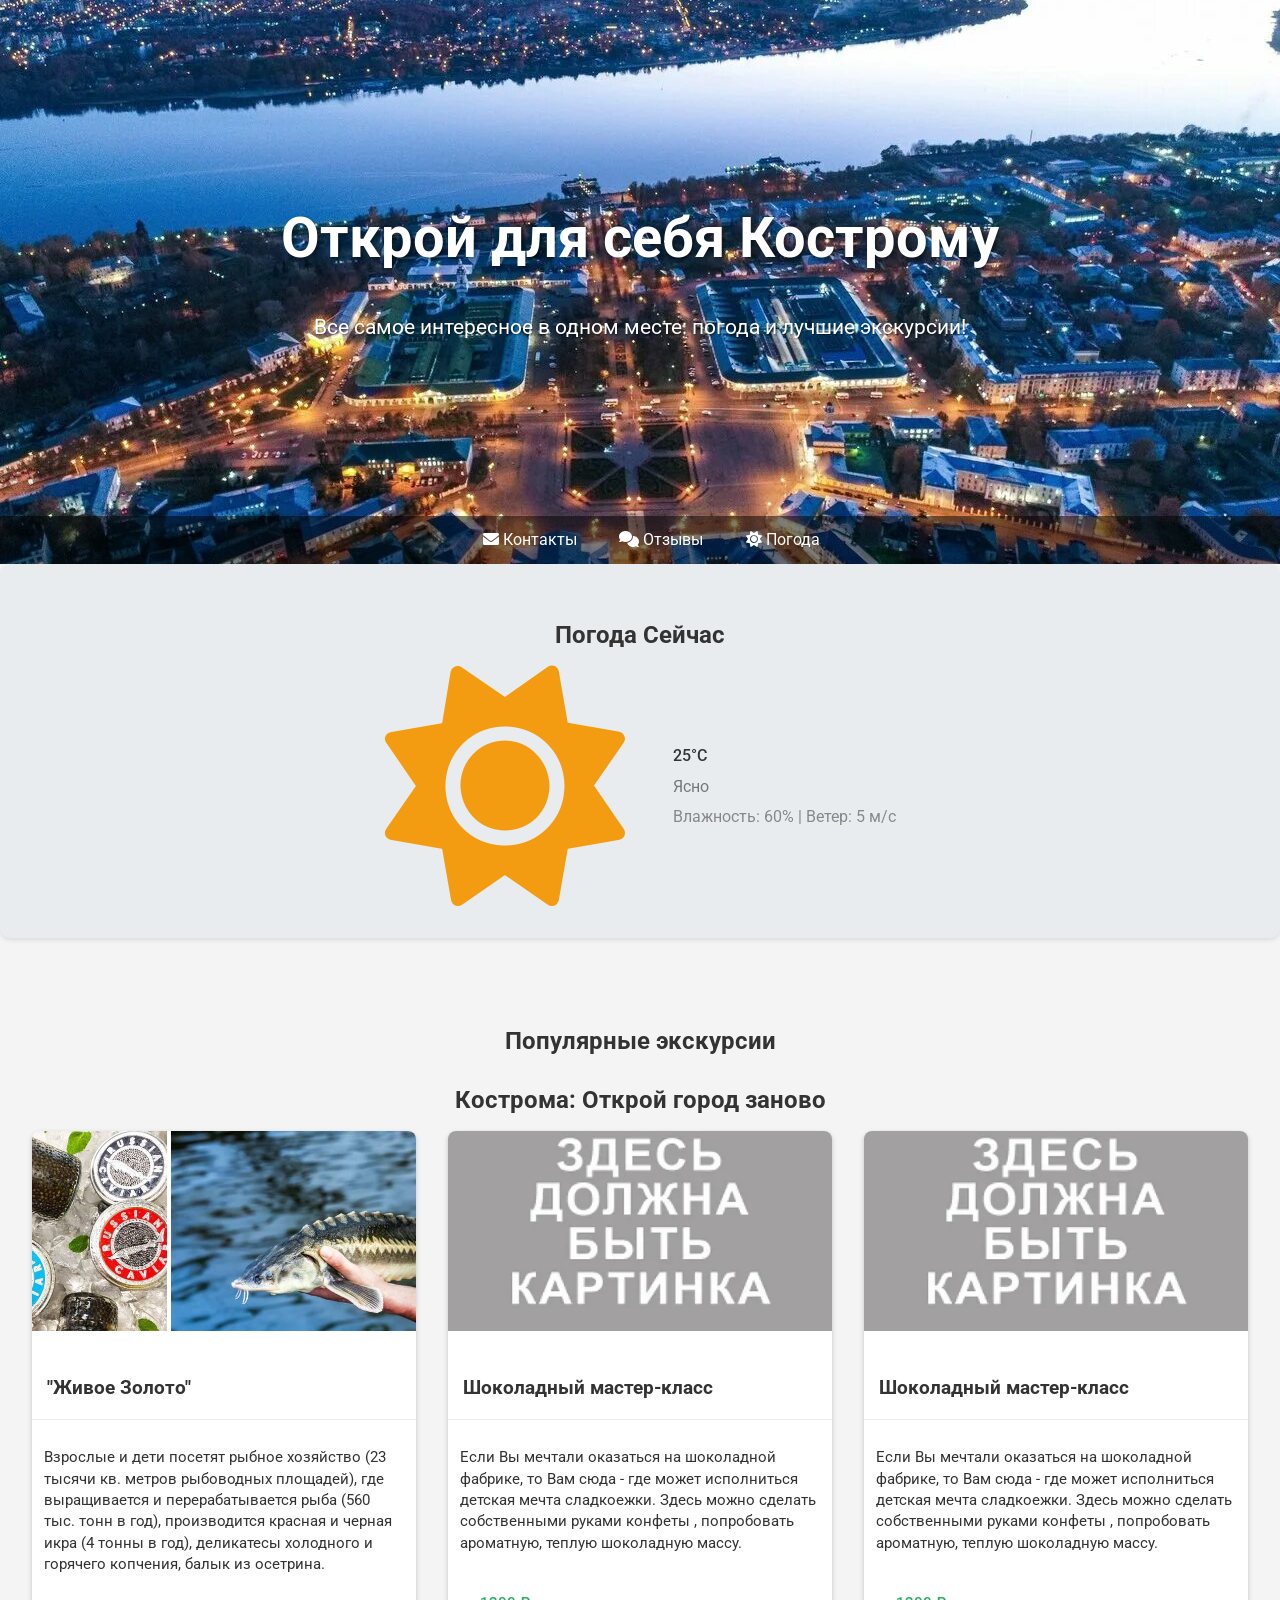
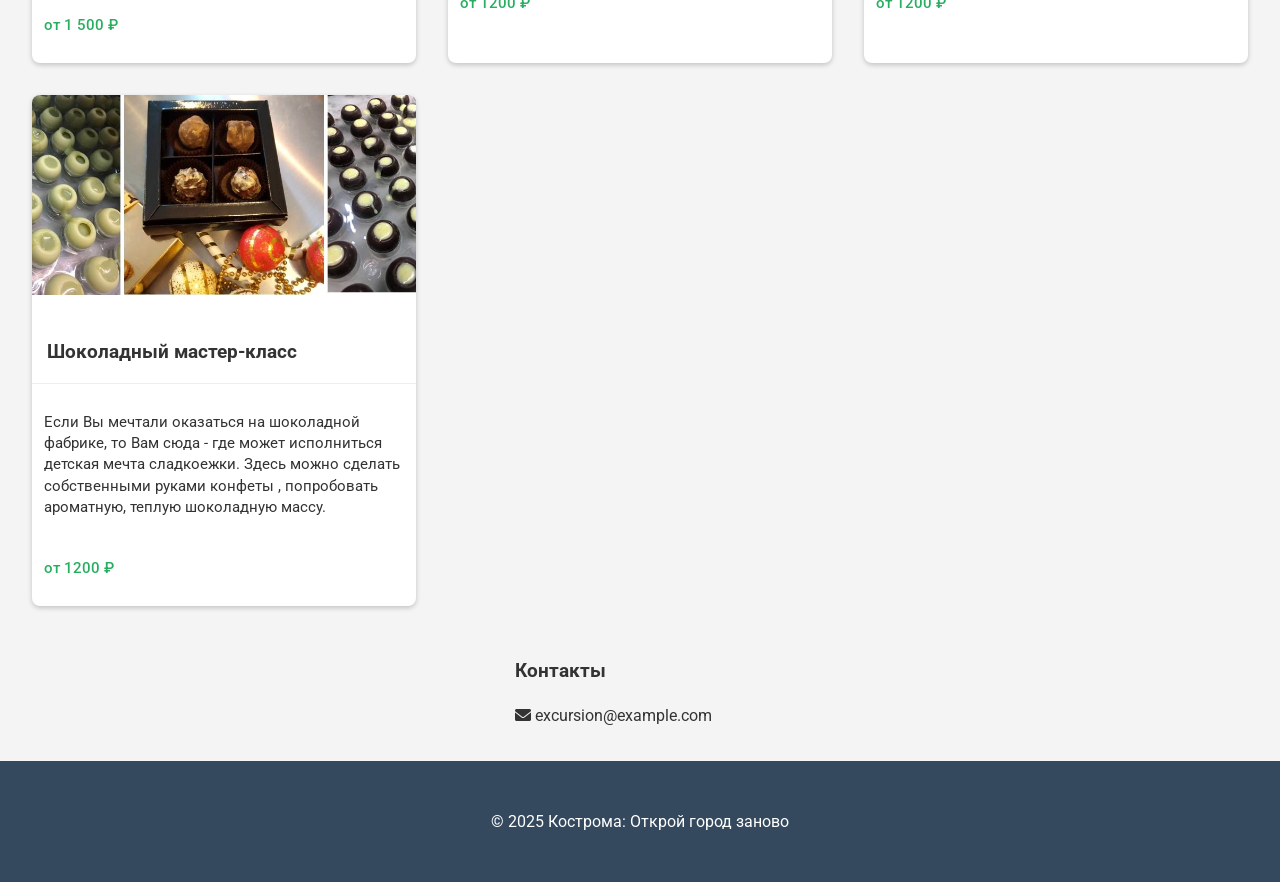
==== website/index.html @ 939e7faf "Add website" ====
<!DOCTYPE html>
<html lang="ru">
<head>
    <meta charset="UTF-8">
    <meta name="viewport" content="width=device-width, initial-scale=1.0">
    <title>Кострома: Погода и Экскурсии</title>
    <link rel="icon" href="media/imge/ico/ico-weather.svg" type="image/svg+xml">
    <link rel="stylesheet" href="style.css">
    <link rel="stylesheet" href="https://cdnjs.cloudflare.com/ajax/libs/font-awesome/6.0.0/css/all.min.css" integrity="sha512-9usAa10IRO0HhonpyAIVpjrylPvoDwiPUiKdWk5t3PyolY1cOd4DSE0Ga+ri4AuTroPR5aQvXU9xC6qOPnzFeg==" crossorigin="anonymous" referrerpolicy="no-referrer" />
    <link rel="preconnect" href="https://fonts.googleapis.com">
    <link rel="preconnect" href="https://fonts.gstatic.com" crossorigin>
    <link href="https://fonts.googleapis.com/css2?family=Roboto:wght@400;500;700&display=swap" rel="stylesheet">
</head>
<body>
    <header>
        <div class="hero-image" style="background: url('media/imge/Kostroma/Kostroma.png') center/cover no-repeat;">
            <div class="hero-text">
                <h1>Открой для себя Кострому</h1>
                <p>Все самое интересное в одном месте: погода и лучшие экскурсии!</p>
            </div>
            <nav>
                <a href="#contact"><i class="fas fa-envelope"></i> Контакты</a>
                <a href="#"><i class="fas fa-comments"></i> Отзывы</a>
                <a href="#weather"><i class="fas fa-sun"></i> Погода</a>
            </nav>
        </div>
    </header>

    <section id="weather">
        <h2>Погода Сейчас</h2>
        <div class="weather-container">
            <div class="weather-icon"><i class="fas fa-sun fa-5x"></i></div>
            <div class="weather-info">
                <p class="temperature">25°C</p>
                <p class="condition">Ясно</p>
                <p class="details">Влажность: 60% | Ветер: 5 м/с</p>
            </div>
        </div>
    </section>

    <section id="popular-excursions">
        <h2>Популярные экскурсии</h2>
        <h2>Кострома: Открой город заново</h2>
        <div class="excursion-grid">
            <div class="excursion-card detailed">
                <img src="media/imge/Kostroma/Living_Gold.png" alt="'Живое Золото'- Рыбоводное хозяйство">
                <h3>"Живое Золото"</h3>
                <p>Взрослые и дети посетят рыбное хозяйство (23 тысячи кв. метров рыбоводных площадей), 
                    где выращивается и перерабатывается рыба (560 тыс. тонн в год), производится красная и черная икра 
                    (4 тонны в год), деликатесы холодного и горячего копчения, балык из осетрина.</p>
                <p class="price">от 1 500 ₽</p>
            </div>

            <div class="excursion-card detailed">
                <img src="media/imge/img.png" alt="-">
                <h3>Шоколадный мастер-класс</h3>
                <p>Если Вы мечтали оказаться на шоколадной фабрике, то Вам сюда -  где  может исполниться детская мечта сладкоежки. 
                    Здесь  можно сделать собственными  руками конфеты , попробовать ароматную, теплую шоколадную массу.</p>
                <p class="price">от 1200 ₽</p>
            </div>

            <div class="excursion-card detailed">
                <img src="media/imge/img.png" alt="-">
                <h3>Шоколадный мастер-класс</h3>
                <p>Если Вы мечтали оказаться на шоколадной фабрике, то Вам сюда -  где  может исполниться детская мечта сладкоежки. 
                    Здесь  можно сделать собственными  руками конфеты , попробовать ароматную, теплую шоколадную массу.</p>
                <p class="price">от 1200 ₽</p>
            </div>

            <div class="excursion-card detailed">
                <img src="media/imge/Kostroma/Chocolate.png" alt="Шоколадный мастер-класс">
                <h3>Шоколадный мастер-класс</h3>
                <p>Если Вы мечтали оказаться на шоколадной фабрике, то Вам сюда -  где  может исполниться детская мечта сладкоежки. 
                    Здесь  можно сделать собственными  руками конфеты , попробовать ароматную, теплую шоколадную массу.</p>
                <p class="price">от 1200 ₽</p>
            </div>
    </section>

    <section id="content">
        <div class="footer-content">
            <section id="contact">
                <div class="contact-info">
                    <h3>Контакты</h3>
                    <p><i class="fas fa-envelope"></i> excursion@example.com</p>
                </div>
            </section>
        </div>
    </section>

    <footer>
        <p>&copy; 2025 Кострома: Открой город заново</p>
    </footer>
</body>
</html>
---- website/style.css ----
/* Общие стили */
body {
    overflow-x: hidden; /* Скрывает контент, выходящий за пределы */
    font-family: 'Roboto', sans-serif;
    margin: 0;
    padding: 0;
    background-color: #f4f4f4;
    color: #333;
    line-height: 1.6;
}

h1, h2, h3 {
    font-weight: 700;
    margin-bottom: 0.5em;
}

a {
    color: #3399ff; /* Основной цвет ссылок */
    text-decoration: none;
    transition: color 0.3s ease; /* Плавное изменение цвета при наведении */
}

a:hover {
    color: #207ae0; /* Более темный оттенок синего при наведении */
}

/* Header */
header {
    position: relative;
    color: white;
}

.hero-image {
    height: 500px;
    display: flex;
    flex-direction: column;  /*Для правильного позиционирования nav*/
    justify-content: center;
    align-items: center;
    padding: 2em;
}

.hero-text {
    text-align: center;
    margin-bottom: 2em;
}

.hero-text h1 {
    font-size: 3.5em;
    margin-bottom: 0.5em;
    text-shadow: 2px 2px 4px rgba(0, 0, 0, 0.5);
}

.hero-text p {
    font-size: 1.3em;
    margin-bottom: 1.5em;
    text-shadow: 1px 1px 2px rgba(0, 0, 0, 0.5);
}

nav {
    background-color: rgba(0, 0, 0, 0.5);
    text-align: center;
    padding: 0.7em;
    position: absolute;
    bottom: 0;
    left: 0;
    width: 100%;
    z-index: 10; /* Чтобы навигация всегда была поверх контента */
}

nav a {
    color: white;
    text-decoration: none;
    margin: 0 1.2em;
    transition: color 0.3s ease;
    display: inline-block; /*Чтобы transition работал корректно*/
}

nav a:hover {
    color: #ddd;
}

/* Weather Section */
#weather {
    text-align: center;
    padding: 2em;
    background-color: #e9ecef; /* Более светлый серый */
    box-shadow: 0 2px 5px rgba(0, 0, 0, 0.1);
    margin-bottom: 2em;
    border-radius: 10px; /* Скругленные углы */
}

.weather-container {
    display: flex;
    justify-content: center;
    align-items: center;
    flex-wrap: wrap; /* Для адаптивности на маленьких экранах */
}

.weather-icon {
    margin-right: 1em;
    color: #f39c12;
    font-size: 3em; /* Уменьшен размер иконки */
}

.weather-info {
    text-align: left; /* Выравнивание текста слева */
}

.weather-info p {
    margin: 0.3em 0;
    font-size: 1em;
}

.temperature {
    font-size: 2em;
    font-weight: 500;
}

.condition {
    font-size: 1em;
    color: #777;
}

.details {
    font-size: 0.8em;
    color: #888;
}

/* Excursions Sections */
#popular-excursions,
#city-excursions {
    padding: 2em;
    text-align: center;
}

#city-excursions h2 {
    margin-bottom: 1em;
}

.excursion-grid {
    display: grid;
    grid-template-columns: repeat(auto-fit, minmax(300px, 1fr));
    gap: 2em;
}

.excursion-card {
    background-color: #fff;
    border-radius: 8px;
    overflow: hidden;
    box-shadow: 0 2px 5px rgba(0, 0, 0, 0.2);
    transition: transform 0.3s ease;
}

.excursion-card:hover {
    transform: translateY(-5px);
}

.excursion-card img {
    width: 100%;
    height: 200px;
    object-fit: cover;
    transition: transform 0.3s ease-in-out; /*Анимация при наведении*/
}

.excursion-card:hover img{
    transform: scale(1.1); /*Увеличение картинки при наведении*/
}

.excursion-card h3 {
    padding: 0.8em;
    font-size: 1.2em;
    text-align: left;
    border-bottom: 1px solid #eee;
}

.excursion-card p {
    padding: 0.8em;
    text-align: left;
    font-size: 0.95em;
    line-height: 1.4;
}

.price {
    font-weight: 500;
    color: #27ae60;
    font-size: 1em;
}

/* Footer */
footer {
    background-color: #34495e;
    color: white;
    text-align: center;
    padding: 2em;
}

.footer-content {
    display: flex;
    justify-content: space-around;
    flex-wrap: wrap;
    margin-bottom: 1em;
}

.contact-info {
    width: 30%;
    min-width: 250px;
    text-align: left;
}

/* Media Queries (Адаптивность) */
@media (max-width: 768px) {
    .hero-image {
        height: 400px;
    }

    .hero-text h1 {
        font-size: 2.5em;
    }

    .hero-text p {
        font-size: 1.1em;
    }

    nav a {
        margin: 0 0.5em;
    }

    .weather-container {
        flex-direction: column;
        text-align: center;
    }

    .weather-icon {
        margin-right: 0; /* Убираем отступ для центрирования */
        margin-bottom: 0.5em; /* Добавляем отступ снизу */
    }

    .weather-info {
        text-align: center; /*Центрируем текст на маленьких экранах*/
    }

    .excursion-grid {
        grid-template-columns: repeat(auto-fit, minmax(250px, 1fr));
    }

    .footer-content {
        flex-direction: column;
        align-items: center;
    }

    .contact-info {
        width: 80%;
        text-align: center;
        margin-bottom: 1em;
    }
}

/* Small screens (e.g., mobile phones) */
@media (max-width: 576px) {
    .hero-image {
        height: 300px; /* Еще меньше на маленьких экранах */
    }

    .hero-text h1 {
        font-size: 2em; /* Еще меньше на маленьких экранах */
    }

    nav a {
        display: block; /* Ссылки навигации занимают всю ширину */
        margin: 0.5em 0; /* Отступы сверху и снизу */
    }
}
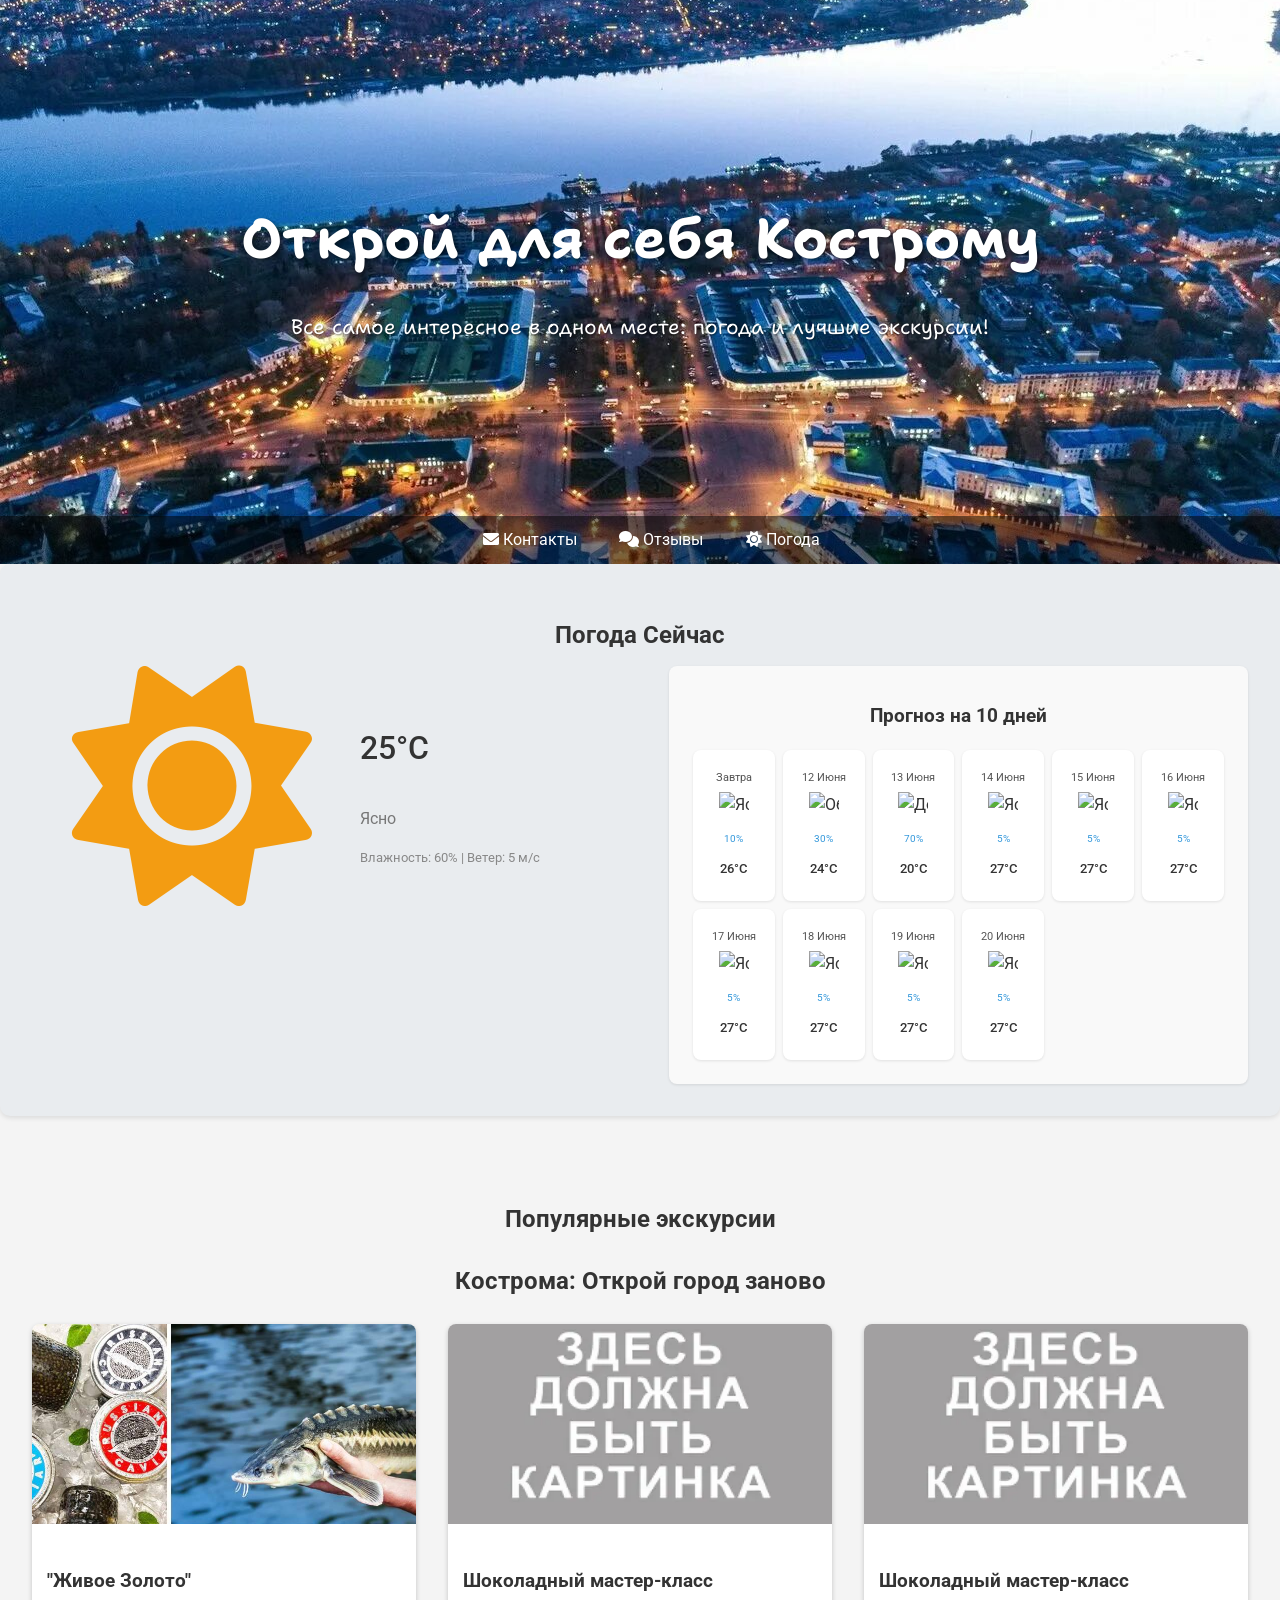
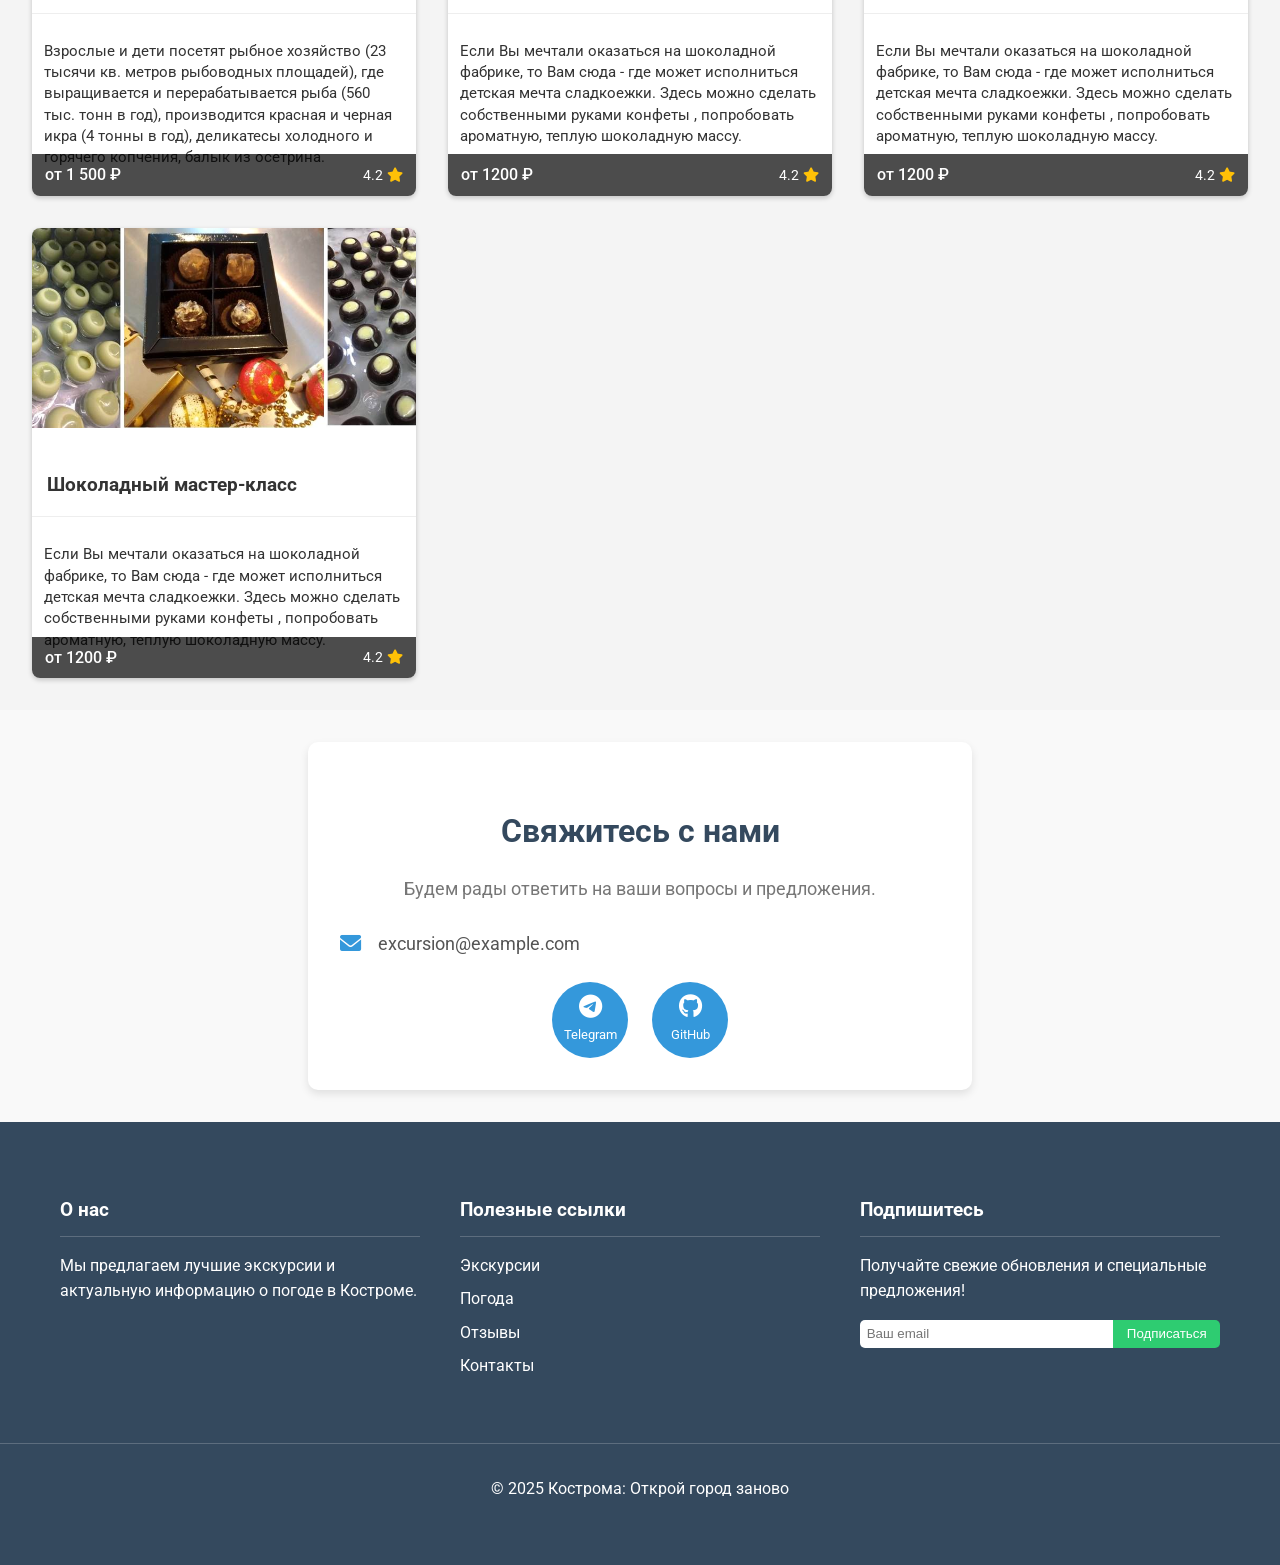
==== commit 17adaa53: "Updating design" ====
--- a/website/index.html
+++ b/website/index.html
@@ -9,86 +9,218 @@
     <link rel="stylesheet" href="https://cdnjs.cloudflare.com/ajax/libs/font-awesome/6.0.0/css/all.min.css" integrity="sha512-9usAa10IRO0HhonpyAIVpjrylPvoDwiPUiKdWk5t3PyolY1cOd4DSE0Ga+ri4AuTroPR5aQvXU9xC6qOPnzFeg==" crossorigin="anonymous" referrerpolicy="no-referrer" />
     <link rel="preconnect" href="https://fonts.googleapis.com">
     <link rel="preconnect" href="https://fonts.gstatic.com" crossorigin>
-    <link href="https://fonts.googleapis.com/css2?family=Roboto:wght@400;500;700&display=swap" rel="stylesheet">
+    <link href="https://fonts.googleapis.com/css2?family=Roboto:wght@400;500;700&family=Shantell+Sans:wght@400;700&display=swap" rel="stylesheet">
 </head>
-<body>
-    <header>
+<body class="page">
+    <header class="header">
         <div class="hero-image" style="background: url('media/imge/Kostroma/Kostroma.png') center/cover no-repeat;">
             <div class="hero-text">
-                <h1>Открой для себя Кострому</h1>
-                <p>Все самое интересное в одном месте: погода и лучшие экскурсии!</p>
-            </div>
-            <nav>
-                <a href="#contact"><i class="fas fa-envelope"></i> Контакты</a>
-                <a href="#"><i class="fas fa-comments"></i> Отзывы</a>
-                <a href="#weather"><i class="fas fa-sun"></i> Погода</a>
+                <h1 class="hero-text__title">Открой для себя Кострому</h1>
+                <p class="hero-text__subtitle">Все самое интересное в одном месте: погода и лучшие экскурсии!</p>
+            </div>
+            <nav class="nav">
+                <a href="#contact" class="nav__link"><i class="fas fa-envelope"></i> Контакты</a>
+                <a href="#" class="nav__link"><i class="fas fa-comments"></i> Отзывы</a>
+                <a href="#weather" class="nav__link"><i class="fas fa-sun"></i> Погода</a>
             </nav>
         </div>
     </header>
 
-    <section id="weather">
-        <h2>Погода Сейчас</h2>
-        <div class="weather-container">
-            <div class="weather-icon"><i class="fas fa-sun fa-5x"></i></div>
-            <div class="weather-info">
-                <p class="temperature">25°C</p>
-                <p class="condition">Ясно</p>
-                <p class="details">Влажность: 60% | Ветер: 5 м/с</p>
+    <section id="weather" class="weather">
+        <h2 class="weather__title">Погода Сейчас</h2>
+        <div class="weather__wrapper">
+            <div class="weather__current">
+                <div class="weather__container">
+                    <div class="weather__icon"><i class="fas fa-sun fa-5x"></i></div>
+                    <div class="weather__info">
+                        <p class="weather__temperature">25°C</p>
+                        <p class="weather__condition">Ясно</p>
+                        <p class="weather__details">Влажность: 60% | Ветер: 5 м/с</p>
+                    </div>
+                </div>
+            </div>
+            <div class="weather__forecast">
+                <h3 class="weather__forecast-title">Прогноз на 10 дней</h3>
+                <div class="weather__forecast-list">
+                    <div class="weather__forecast-item">
+                        <p class="weather__forecast-date">Завтра</p>
+                        <img src="media/imge/weather-icons/sun.svg" alt="Ясно" class="weather__forecast-icon">
+                        <p class="weather__forecast-probability">10%</p>
+                        <p class="weather__forecast-temperature">26°C</p>
+                    </div>
+                    <div class="weather__forecast-item">
+                        <p class="weather__forecast-date">12 Июня</p>
+                        <img src="media/imge/weather-icons/cloudy.svg" alt="Облачно" class="weather__forecast-icon">
+                        <p class="weather__forecast-probability">30%</p>
+                        <p class="weather__forecast-temperature">24°C</p>
+                    </div>
+                    <div class="weather__forecast-item">
+                        <p class="weather__forecast-date">13 Июня</p>
+                        <img src="media/imge/weather-icons/rain.svg" alt="Дождь" class="weather__forecast-icon">
+                        <p class="weather__forecast-probability">70%</p>
+                        <p class="weather__forecast-temperature">20°C</p>
+                    </div>
+                    <div class="weather__forecast-item">
+                        <p class="weather__forecast-date">14 Июня</p>
+                        <img src="media/imge/weather-icons/sun.svg" alt="Ясно" class="weather__forecast-icon">
+                        <p class="weather__forecast-probability">5%</p>
+                        <p class="weather__forecast-temperature">27°C</p>
+                    </div>
+                    <div class="weather__forecast-item">
+                        <p class="weather__forecast-date">15 Июня</p>
+                        <img src="media/imge/weather-icons/sun.svg" alt="Ясно" class="weather__forecast-icon">
+                        <p class="weather__forecast-probability">5%</p>
+                        <p class="weather__forecast-temperature">27°C</p>
+                    </div>
+                    <div class="weather__forecast-item">
+                        <p class="weather__forecast-date">16 Июня</p>
+                        <img src="media/imge/weather-icons/sun.svg" alt="Ясно" class="weather__forecast-icon">
+                        <p class="weather__forecast-probability">5%</p>
+                        <p class="weather__forecast-temperature">27°C</p>
+                    </div>
+                    <div class="weather__forecast-item">
+                        <p class="weather__forecast-date">17 Июня</p>
+                        <img src="media/imge/weather-icons/sun.svg" alt="Ясно" class="weather__forecast-icon">
+                        <p class="weather__forecast-probability">5%</p>
+                        <p class="weather__forecast-temperature">27°C</p>
+                    </div>
+                    <div class="weather__forecast-item">
+                        <p class="weather__forecast-date">18 Июня</p>
+                        <img src="media/imge/weather-icons/sun.svg" alt="Ясно" class="weather__forecast-icon">
+                        <p class="weather__forecast-probability">5%</p>
+                        <p class="weather__forecast-temperature">27°C</p>
+                    </div>
+                    <div class="weather__forecast-item">
+                        <p class="weather__forecast-date">19 Июня</p>
+                        <img src="media/imge/weather-icons/sun.svg" alt="Ясно" class="weather__forecast-icon">
+                        <p class="weather__forecast-probability">5%</p>
+                        <p class="weather__forecast-temperature">27°C</p>
+                    </div>
+                    <div class="weather__forecast-item">
+                        <p class="weather__forecast-date">20 Июня</p>
+                        <img src="media/imge/weather-icons/sun.svg" alt="Ясно" class="weather__forecast-icon">
+                        <p class="weather__forecast-probability">5%</p>
+                        <p class="weather__forecast-temperature">27°C</p>
+                    </div>
+                </div>
             </div>
         </div>
     </section>
 
-    <section id="popular-excursions">
-        <h2>Популярные экскурсии</h2>
-        <h2>Кострома: Открой город заново</h2>
+    <section id="popular-excursions" class="excursions">
+        <h2 class="excursions__title">Популярные экскурсии</h2>
+        <h2 class="excursions__subtitle">Кострома: Открой город заново</h2>
         <div class="excursion-grid">
-            <div class="excursion-card detailed">
-                <img src="media/imge/Kostroma/Living_Gold.png" alt="'Живое Золото'- Рыбоводное хозяйство">
-                <h3>"Живое Золото"</h3>
-                <p>Взрослые и дети посетят рыбное хозяйство (23 тысячи кв. метров рыбоводных площадей), 
-                    где выращивается и перерабатывается рыба (560 тыс. тонн в год), производится красная и черная икра 
+            <div class="excursion-card">
+                <img src="media/imge/Kostroma/Living_Gold.png" alt="'Живое Золото'- Рыбоводное хозяйство" class="excursion-card__image">
+                <h3 class="excursion-card__title">"Живое Золото"</h3>
+                <p class="excursion-card__description">Взрослые и дети посетят рыбное хозяйство (23 тысячи кв. метров рыбоводных площадей),
+                    где выращивается и перерабатывается рыба (560 тыс. тонн в год), производится красная и черная икра
                     (4 тонны в год), деликатесы холодного и горячего копчения, балык из осетрина.</p>
-                <p class="price">от 1 500 ₽</p>
-            </div>
-
-            <div class="excursion-card detailed">
-                <img src="media/imge/img.png" alt="-">
-                <h3>Шоколадный мастер-класс</h3>
-                <p>Если Вы мечтали оказаться на шоколадной фабрике, то Вам сюда -  где  может исполниться детская мечта сладкоежки. 
+                <div class="excursion-card__footer">
+                    <p class="excursion-card__price">от 1 500 ₽</p>
+                    <div class="excursion-card__rating">
+                        <span>4.2</span>
+                        <i class="fas fa-star"></i>
+                    </div>
+                </div>
+            </div>
+
+            <div class="excursion-card">
+                <img src="media/imge/img.png" alt="-" class="excursion-card__image">
+                <h3 class="excursion-card__title">Шоколадный мастер-класс</h3>
+                <p class="excursion-card__description">Если Вы мечтали оказаться на шоколадной фабрике, то Вам сюда -  где  может исполниться детская мечта сладкоежки.
                     Здесь  можно сделать собственными  руками конфеты , попробовать ароматную, теплую шоколадную массу.</p>
-                <p class="price">от 1200 ₽</p>
-            </div>
-
-            <div class="excursion-card detailed">
-                <img src="media/imge/img.png" alt="-">
-                <h3>Шоколадный мастер-класс</h3>
-                <p>Если Вы мечтали оказаться на шоколадной фабрике, то Вам сюда -  где  может исполниться детская мечта сладкоежки. 
+                <div class="excursion-card__footer">
+                    <p class="excursion-card__price">от 1200 ₽</p>
+                    <div class="excursion-card__rating">
+                        <span>4.2</span>
+                        <i class="fas fa-star"></i>
+                    </div>
+                </div>
+            </div>
+
+            <div class="excursion-card">
+                <img src="media/imge/img.png" alt="-" class="excursion-card__image">
+                <h3 class="excursion-card__title">Шоколадный мастер-класс</h3>
+                <p class="excursion-card__description">Если Вы мечтали оказаться на шоколадной фабрике, то Вам сюда -  где  может исполниться детская мечта сладкоежки.
                     Здесь  можно сделать собственными  руками конфеты , попробовать ароматную, теплую шоколадную массу.</p>
-                <p class="price">от 1200 ₽</p>
-            </div>
-
-            <div class="excursion-card detailed">
-                <img src="media/imge/Kostroma/Chocolate.png" alt="Шоколадный мастер-класс">
-                <h3>Шоколадный мастер-класс</h3>
-                <p>Если Вы мечтали оказаться на шоколадной фабрике, то Вам сюда -  где  может исполниться детская мечта сладкоежки. 
-                    Здесь  можно сделать собственными  руками конфеты , попробовать ароматную, теплую шоколадную массу.</p>
-                <p class="price">от 1200 ₽</p>
+                <div class="excursion-card__footer">
+                    <p class="excursion-card__price">от 1200 ₽</p>
+                    <div class="excursion-card__rating">
+                        <span>4.2</span>
+                        <i class="fas fa-star"></i>
+                    </div>
+                </div>
+            </div>
+
+            <div class="excursion-card">
+                <img src="media/imge/Kostroma/Chocolate.png" alt="Шоколадный мастер-класс" class="excursion-card__image">
+                <h3 class="excursion-card__title">Шоколадный мастер-класс</h3>
+                <p class="excursion-card__description">Если Вы мечтали оказаться на шоколадной фабрике, то Вам сюда -  где  может исполниться детская мечта сладкоежки.
+Здесь  можно сделать собственными  руками конфеты , попробовать ароматную, теплую шоколадную массу.</p>
+                <div class="excursion-card__footer">
+                    <p class="excursion-card__price">от 1200 ₽</p>
+                    <div class="excursion-card__rating">
+                        <span>4.2</span>
+                        <i class="fas fa-star"></i>
+                    </div>
+                </div>
             </div>
     </section>
 
-    <section id="content">
+    <section id="content" class="content">
         <div class="footer-content">
-            <section id="contact">
+            <section id="contact" class="contact">
                 <div class="contact-info">
-                    <h3>Контакты</h3>
-                    <p><i class="fas fa-envelope"></i> excursion@example.com</p>
+                    <h3 class="contact-info__title">Свяжитесь с нами</h3>
+                    <p class="contact-info__description">Будем рады ответить на ваши вопросы и предложения.</p>
+                    <div class="contact-details">
+                        <p class="contact-details__item">
+                            <i class="fas fa-envelope"></i>
+                            <a href="mailto:excursion@example.com">excursion@example.com</a>
+                        </p>
+                    </div>
+                    <div class="contact-info__social">
+                        <a href="#" target="_blank" class="contact-info__social-link">
+                            <i class="fab fa-telegram"></i>
+                            <span>Telegram</span>
+                        </a>
+                        <a href="#" target="_blank" class="contact-info__social-link">
+                            <i class="fab fa-github"></i>
+                            <span>GitHub</span>
+                        </a>
+                    </div>
                 </div>
             </section>
         </div>
     </section>
 
-    <footer>
-        <p>&copy; 2025 Кострома: Открой город заново</p>
+    <footer class="footer">
+        <div class="footer__container">
+            <div class="footer__section">
+                <h4 class="footer__title">О нас</h4>
+                <p>Мы предлагаем лучшие экскурсии и актуальную информацию о погоде в Костроме.</p>
+            </div>
+            <div class="footer__section">
+                <h4 class="footer__title">Полезные ссылки</h4>
+                <ul class="footer__list">
+                    <li><a href="#">Экскурсии</a></li>
+                    <li><a href="#">Погода</a></li>
+                    <li><a href="#">Отзывы</a></li>
+                    <li><a href="#">Контакты</a></li>
+                </ul>
+            </div>
+            <div class="footer__section">
+                <h4 class="footer__title">Подпишитесь</h4>
+                <p>Получайте свежие обновления и специальные предложения!</p>
+                <form class="footer__form">
+                    <input type="email" placeholder="Ваш email">
+                    <button type="submit">Подписаться</button>
+                </form>
+            </div>
+        </div>
+        <p class="footer__copyright">&copy; 2025 Кострома: Открой город заново</p>
     </footer>
 </body>
-</html>
+</html>
--- a/website/style.css
+++ b/website/style.css
@@ -1,6 +1,6 @@
 /* Общие стили */
-body {
-    overflow-x: hidden; /* Скрывает контент, выходящий за пределы */
+.page {
+    overflow-x: hidden;
     font-family: 'Roboto', sans-serif;
     margin: 0;
     padding: 0;
@@ -15,17 +15,17 @@
 }
 
 a {
-    color: #3399ff; /* Основной цвет ссылок */
+    color: #3399ff;
     text-decoration: none;
-    transition: color 0.3s ease; /* Плавное изменение цвета при наведении */
+    transition: color 0.3s ease;
 }
 
 a:hover {
-    color: #207ae0; /* Более темный оттенок синего при наведении */
+    color: #207ae0;
 }
 
 /* Header */
-header {
+.header {
     position: relative;
     color: white;
 }
@@ -33,7 +33,7 @@
 .hero-image {
     height: 500px;
     display: flex;
-    flex-direction: column;  /*Для правильного позиционирования nav*/
+    flex-direction: column;
     justify-content: center;
     align-items: center;
     padding: 2em;
@@ -44,19 +44,21 @@
     margin-bottom: 2em;
 }
 
-.hero-text h1 {
+.hero-text__title {
     font-size: 3.5em;
     margin-bottom: 0.5em;
     text-shadow: 2px 2px 4px rgba(0, 0, 0, 0.5);
-}
-
-.hero-text p {
+    font-family: 'Shantell Sans', sans-serif;
+}
+
+.hero-text__subtitle {
     font-size: 1.3em;
     margin-bottom: 1.5em;
     text-shadow: 1px 1px 2px rgba(0, 0, 0, 0.5);
-}
-
-nav {
+    font-family: 'Shantell Sans', sans-serif;
+}
+
+.nav {
     background-color: rgba(0, 0, 0, 0.5);
     text-align: center;
     padding: 0.7em;
@@ -64,76 +66,148 @@
     bottom: 0;
     left: 0;
     width: 100%;
-    z-index: 10; /* Чтобы навигация всегда была поверх контента */
-}
-
-nav a {
+    z-index: 10;
+}
+
+.nav__link {
     color: white;
     text-decoration: none;
     margin: 0 1.2em;
     transition: color 0.3s ease;
-    display: inline-block; /*Чтобы transition работал корректно*/
-}
-
-nav a:hover {
+    display: inline-block;
+}
+
+.nav__link:hover {
     color: #ddd;
 }
 
 /* Weather Section */
-#weather {
-    text-align: center;
+.weather {
     padding: 2em;
-    background-color: #e9ecef; /* Более светлый серый */
+    background-color: #e9ecef;
     box-shadow: 0 2px 5px rgba(0, 0, 0, 0.1);
     margin-bottom: 2em;
-    border-radius: 10px; /* Скругленные углы */
-}
-
-.weather-container {
+    border-radius: 10px;
+}
+
+.weather__title {
+    text-align: center;
+}
+
+.weather__wrapper {
+    display: flex;
+    justify-content: space-between;
+    align-items: flex-start;
+    flex-wrap: wrap;
+}
+
+.weather__current {
+    width: 45%;
+    text-align: center;
+}
+
+.weather__forecast {
+    width: 45%;
+    text-align: center;
+    background-color: #f9f9f9;
+    padding: 1em;
+    border-radius: 8px;
+    box-shadow: 0 1px 3px rgba(0, 0, 0, 0.1);
+}
+
+.weather__forecast-title {
+    font-size: 1.2em;
+    margin-bottom: 0.5em;
+}
+
+.weather__forecast-list {
+    display: grid; /* Меняем flex на grid */
+    grid-template-columns: repeat(auto-fit, minmax(70px, 1fr)); /* Автоматическое размещение в колонки */
+    gap: 0.5em; /* Отступы между элементами */
+    padding: 0.5em;
+    overflow: hidden; /* Скрываем все, что не помещается */
+    justify-content: center; /* Центрируем элементы */
+}
+
+.weather__forecast-item {
+    flex: 0 0 auto; /* Не сжиматься и не расширяться, занимать заданную ширину */
+    width: auto; /* Автоматическая ширина */
+    text-align: center;
+    padding: 0.5em;
+    border-radius: 8px;
+    background-color: #fff;
+    box-shadow: 0 1px 3px rgba(0, 0, 0, 0.1);
+    margin: 0; /* Убираем отступы, т.к. используем gap */
+    white-space: nowrap;
+}
+
+.weather__forecast-date {
+    font-size: 0.7em;
+    color: #555;
+    margin-bottom: 0.3em;
+}
+
+.weather__forecast-icon {
+    width: 30px;
+    height: 30px;
+    margin: 0.3em auto;
+    display: block;
+}
+
+.weather__forecast-probability {
+    font-size: 0.6em;
+    color: #3498db;
+    margin-bottom: 0.3em;
+}
+
+.weather__forecast-temperature {
+    font-size: 0.8em;
+    font-weight: 500;
+}
+
+.weather__container {
     display: flex;
     justify-content: center;
     align-items: center;
-    flex-wrap: wrap; /* Для адаптивности на маленьких экранах */
-}
-
-.weather-icon {
+    flex-wrap: wrap;
+}
+
+.weather__icon {
     margin-right: 1em;
     color: #f39c12;
-    font-size: 3em; /* Уменьшен размер иконки */
-}
-
-.weather-info {
-    text-align: left; /* Выравнивание текста слева */
-}
-
-.weather-info p {
-    margin: 0.3em 0;
-    font-size: 1em;
-}
-
-.temperature {
+    font-size: 3em;
+}
+
+.weather__info {
+    text-align: left;
+}
+
+.weather__temperature {
     font-size: 2em;
     font-weight: 500;
 }
 
-.condition {
+.weather__condition {
     font-size: 1em;
     color: #777;
 }
 
-.details {
+.weather__details {
     font-size: 0.8em;
     color: #888;
 }
 
 /* Excursions Sections */
-#popular-excursions,
-#city-excursions {
+.excursions {
     padding: 2em;
     text-align: center;
 }
 
-#city-excursions h2 {
+.excursions__title {
+    margin-bottom: 1em;
+}
+
+.excursions__subtitle {
     margin-bottom: 1em;
 }
 
@@ -144,6 +218,7 @@
 }
 
 .excursion-card {
+    position: relative; /* Добавлено */
     background-color: #fff;
     border-radius: 8px;
     overflow: hidden;
@@ -155,118 +230,265 @@
     transform: translateY(-5px);
 }
 
-.excursion-card img {
+.excursion-card__image {
     width: 100%;
     height: 200px;
     object-fit: cover;
-    transition: transform 0.3s ease-in-out; /*Анимация при наведении*/
-}
-
-.excursion-card:hover img{
-    transform: scale(1.1); /*Увеличение картинки при наведении*/
-}
-
-.excursion-card h3 {
+    transition: transform 0.3s ease-in-out;
+}
+
+.excursion-card:hover .excursion-card__image {
+    transform: scale(1.1);
+}
+
+.excursion-card__title {
     padding: 0.8em;
     font-size: 1.2em;
     text-align: left;
     border-bottom: 1px solid #eee;
 }
 
-.excursion-card p {
+.excursion-card__description {
     padding: 0.8em;
     text-align: left;
     font-size: 0.95em;
     line-height: 1.4;
 }
 
-.price {
+.excursion-card__footer {
+    position: absolute; /*  Абсолютное позиционирование */
+    bottom: 0;           /* Прижимаем к низу */
+    left: 0;             /* Прижимаем к левому краю */
+    width: 100%;           /*  Занимаем всю ширину */
+    display: flex;       /*  Используем flexbox для расположения цены и рейтинга */
+    justify-content: space-between; /* Размещаем элементы по краям */
+    align-items: center;   /*  Выравниваем элементы по вертикали */
+    padding: 0.5em 0.8em;  /*  Отступы */
+    background: rgba(0, 0, 0, 0.7); /* Полупрозрачный фон */
+    color: white;          /* Белый текст */
+    box-sizing: border-box; /*  Чтобы padding не увеличивал общую ширину */
+}
+
+.excursion-card__price {
     font-weight: 500;
-    color: #27ae60;
     font-size: 1em;
+    margin: 0;          /* Убираем стандартные отступы */
+}
+
+.excursion-card__rating {
+    display: flex;       /*  Отображаем рейтинг в строку (число и звезда) */
+    align-items: center;   /*  Выравниваем число и звезду по вертикали */
+    font-size: 0.9em;      /*  Уменьшаем размер рейтинга */
+}
+
+.excursion-card__rating i {
+    margin-left: 0.3em;  /*  Расстояние между числом и звездой */
+    color: #ffc107;      /*  Желтый цвет звезды (как вариант) */
 }
 
 /* Footer */
-footer {
+.footer {
     background-color: #34495e;
     color: white;
-    text-align: center;
+    padding: 3em 0; /* Увеличим отступы сверху и снизу */
+}
+
+.footer__container {
+    display: flex;
+    justify-content: space-around; /* Размещаем секции равномерно */
+    flex-wrap: wrap; /* Переносим секции на новую строку, если не помещаются */
+    max-width: 1200px; /* Задаем максимальную ширину контейнера */
+    margin: 0 auto; /* Центрируем контейнер */
+    padding: 0 2em; /* Добавляем отступы по бокам */
+}
+
+.footer__section {
+    width: 30%; /* Каждая секция занимает 30% ширины */
+    min-width: 250px; /* Минимальная ширина для секции */
+    margin-bottom: 2em; /* Отступ снизу */
+}
+
+.footer__title {
+    font-size: 1.2em;
+    margin-bottom: 0.8em;
+    border-bottom: 1px solid rgba(255, 255, 255, 0.2); /* Добавляем разделительную линию */
+    padding-bottom: 0.5em;
+}
+
+.footer__list {
+    list-style: none;
+    padding: 0;
+}
+
+.footer__list li {
+    margin-bottom: 0.5em;
+}
+
+.footer__list a {
+    color: white;
+    text-decoration: none;
+    transition: color 0.3s ease;
+}
+
+.footer__list a:hover {
+    color: #ddd;
+}
+
+.footer__form {
+    display: flex;
+}
+
+.footer__form input[type="email"] {
+    padding: 0.5em;
+    border: none;
+    border-radius: 5px 0 0 5px;
+    width: 70%;
+    color: #333;
+}
+
+.footer__form button {
+    background-color: #2ecc71;
+    color: white;
+    border: none;
+    padding: 0.5em 1em;
+    border-radius: 0 5px 5px 0;
+    cursor: pointer;
+    transition: background-color 0.3s ease;
+}
+
+.footer__form button:hover {
+    background-color: #27ae60;
+}
+
+.footer__copyright {
+    text-align: center;
+    padding-top: 2em;
+    border-top: 1px solid rgba(255, 255, 255, 0.2);
+}
+
+/* Content Section */
+.content {
+    background-color: #f9f9f9; /* Светлый фон для контраста */
+    padding: 2em 0;
+}
+
+/* Contact Section */
+.contact {
+    text-align: center; /* Центрируем блок контактов */
+}
+
+.contact-info {
+    width: 80%; /* Увеличиваем ширину блока */
+    max-width: 600px; /* Задаем максимальную ширину */
+    margin: 0 auto; /* Центрируем блок по горизонтали */
     padding: 2em;
-}
-
-.footer-content {
-    display: flex;
-    justify-content: space-around;
-    flex-wrap: wrap;
-    margin-bottom: 1em;
-}
-
-.contact-info {
-    width: 30%;
-    min-width: 250px;
-    text-align: left;
+    background-color: #fff; /* Белый фон */
+    border-radius: 10px; /* Скругленные углы */
+    box-shadow: 0 4px 8px rgba(0, 0, 0, 0.1); /* Тень */
+}
+
+.contact-info__title {
+    font-size: 2em;
+    margin-bottom: 0.5em;
+    color: #34495e; /* Темный цвет заголовка */
+}
+
+.contact-info__description {
+    font-size: 1.1em;
+    color: #777;
+    margin-bottom: 1.5em;
+}
+
+.contact-details {
+    margin-bottom: 1.5em;
+}
+
+.contact-details__item {
+    display: flex;
+    align-items: center;
+    margin-bottom: 0.8em;
+    font-size: 1.1em;
+    color: #555;
+}
+
+.contact-details__item i {
+    margin-right: 0.8em;
+    color: #3498db; /* Цвет иконки email */
+    font-size: 1.2em;
+}
+
+.contact-details__item a {
+    color: inherit;
+    text-decoration: none;
+    transition: color 0.3s ease;
+}
+
+.contact-details__item a:hover {
+    color: #2980b9; /* Цвет ссылки при наведении */
+}
+
+.contact-info__social {
+    display: flex;
+    justify-content: center; /* Центрируем иконки по горизонтали */
+    gap: 1.5em; /* Увеличиваем отступы между иконками */
+}
+
+.contact-info__social-link {
+    display: flex;
+    flex-direction: column;
+    align-items: center;
+    color: #fff;
+    background-color: #3498db; /* Цвет фона иконок */
+    border-radius: 50%; /* Круглые иконки */
+    width: 60px; /* Фиксированная ширина иконки */
+    height: 60px; /* Фиксированная высота иконки */
+    text-decoration: none;
+    transition: background-color 0.3s ease, color 0.3s ease;
+    justify-content: center; /* Центрируем иконку и текст по вертикали */
+    padding: 0.5em;
+    font-size: 1em;
+    overflow: hidden; /*  Добавляем чтобы текст не вылезал */
+    white-space: nowrap; /* Запрещаем перенос текста на новую строку */
+    text-overflow: ellipsis; /* Добавляем многоточие, если текст не помещается */
+    max-width: 70px; /* Ограничиваем ширину, чтобы не ломать компоновку */
+}
+
+.contact-info__social-link i {
+    font-size: 1.5em; /* Размер иконок */
+    margin-bottom: 0.3em;
+}
+
+.contact-info__social-link span {
+    font-size: 0.8em; /* Размер подписи */
+}
+
+.contact-info__social-link:hover {
+    background-color: #2980b9; /* Цвет фона при наведении */
+    color: #fff;
 }
 
 /* Media Queries (Адаптивность) */
 @media (max-width: 768px) {
-    .hero-image {
-        height: 400px;
+    .contact-info {
+        width: 95%; /* Увеличиваем ширину на маленьких экранах */
+        padding: 1.5em;
     }
 
-    .hero-text h1 {
-        font-size: 2.5em;
+    .contact-info__title {
+        font-size: 1.7em;
     }
 
-    .hero-text p {
-        font-size: 1.1em;
+    .contact-info__social {
+        gap: 1em; /* Уменьшаем отступы между иконками */
     }
 
-    nav a {
-        margin: 0 0.5em;
+    .contact-info__social-link {
+        width: 50px;
+        height: 50px;
+        font-size: 0.9em;
     }
 
-    .weather-container {
-        flex-direction: column;
-        text-align: center;
+    .contact-info__social-link i {
+        font-size: 1.3em;
     }
-
-    .weather-icon {
-        margin-right: 0; /* Убираем отступ для центрирования */
-        margin-bottom: 0.5em; /* Добавляем отступ снизу */
-    }
-
-    .weather-info {
-        text-align: center; /*Центрируем текст на маленьких экранах*/
-    }
-
-    .excursion-grid {
-        grid-template-columns: repeat(auto-fit, minmax(250px, 1fr));
-    }
-
-    .footer-content {
-        flex-direction: column;
-        align-items: center;
-    }
-
-    .contact-info {
-        width: 80%;
-        text-align: center;
-        margin-bottom: 1em;
-    }
-}
-
-/* Small screens (e.g., mobile phones) */
-@media (max-width: 576px) {
-    .hero-image {
-        height: 300px; /* Еще меньше на маленьких экранах */
-    }
-
-    .hero-text h1 {
-        font-size: 2em; /* Еще меньше на маленьких экранах */
-    }
-
-    nav a {
-        display: block; /* Ссылки навигации занимают всю ширину */
-        margin: 0.5em 0; /* Отступы сверху и снизу */
-    }
-}
+}
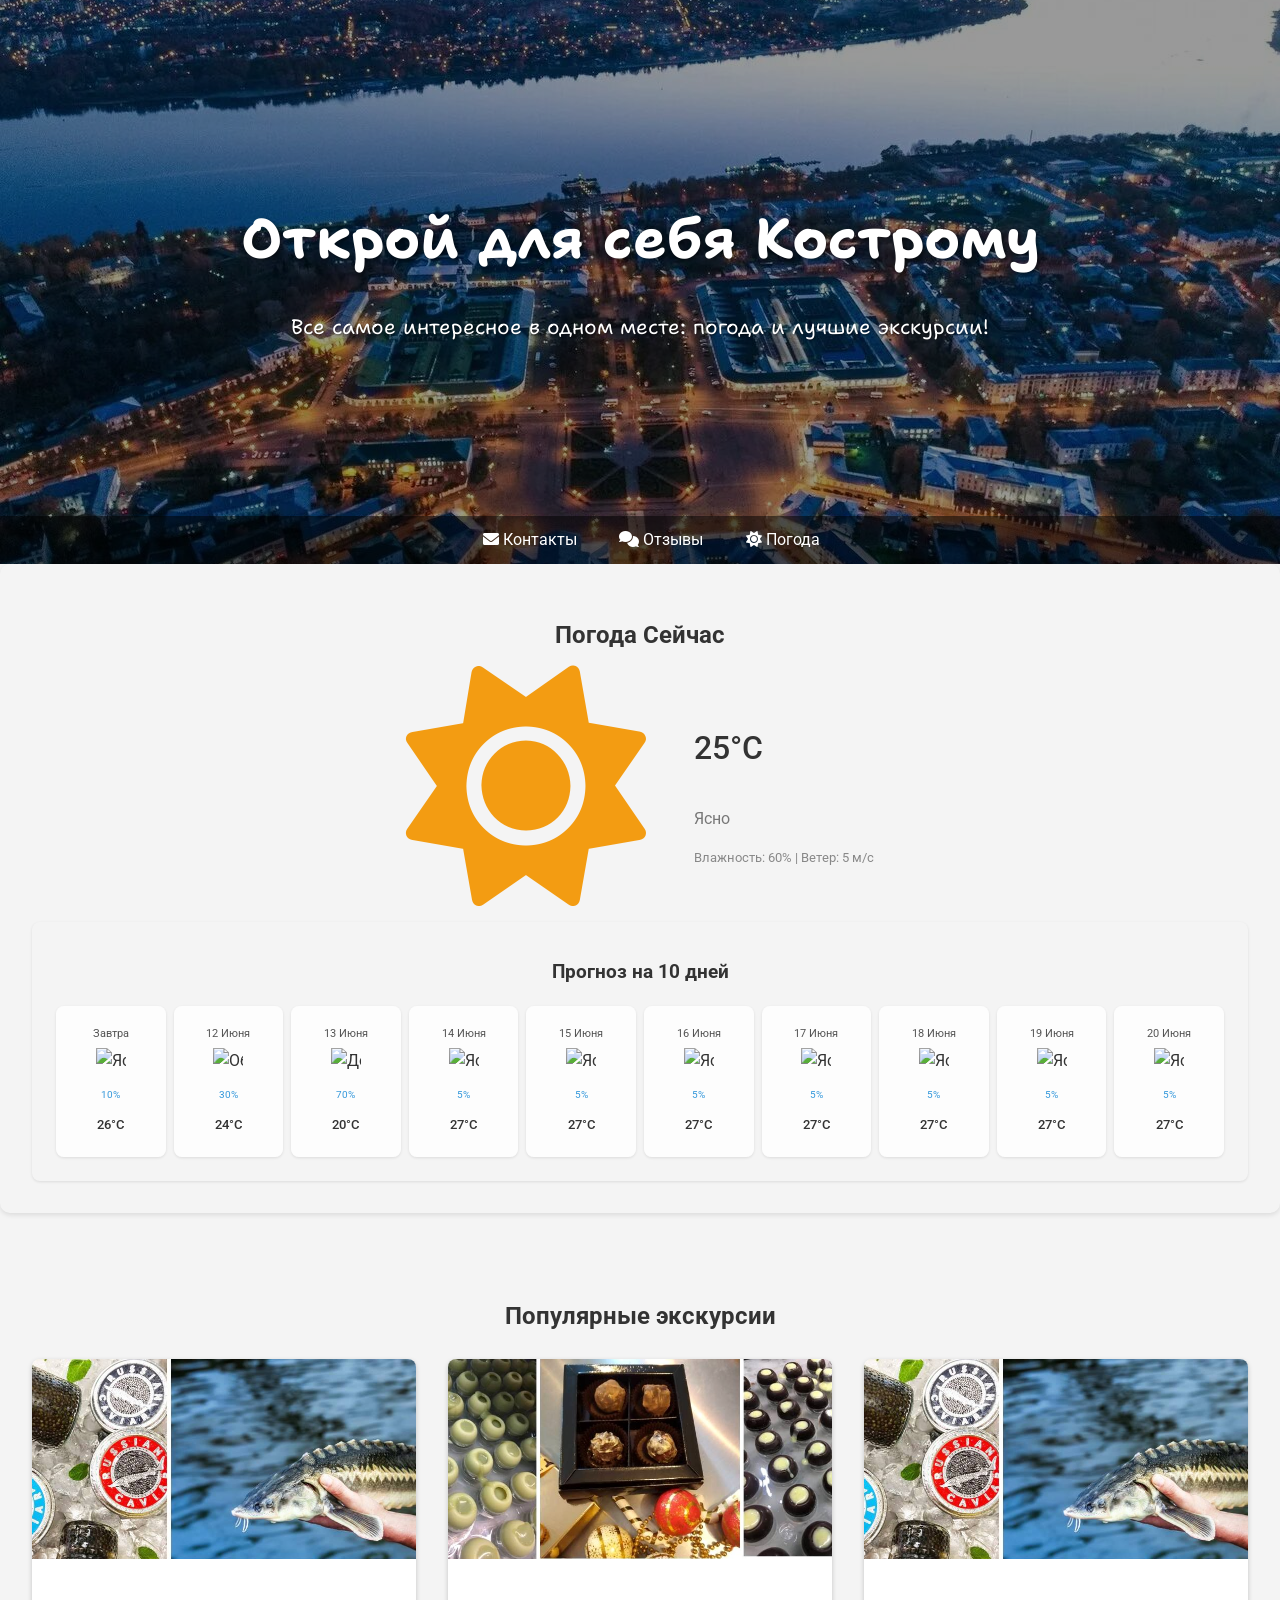
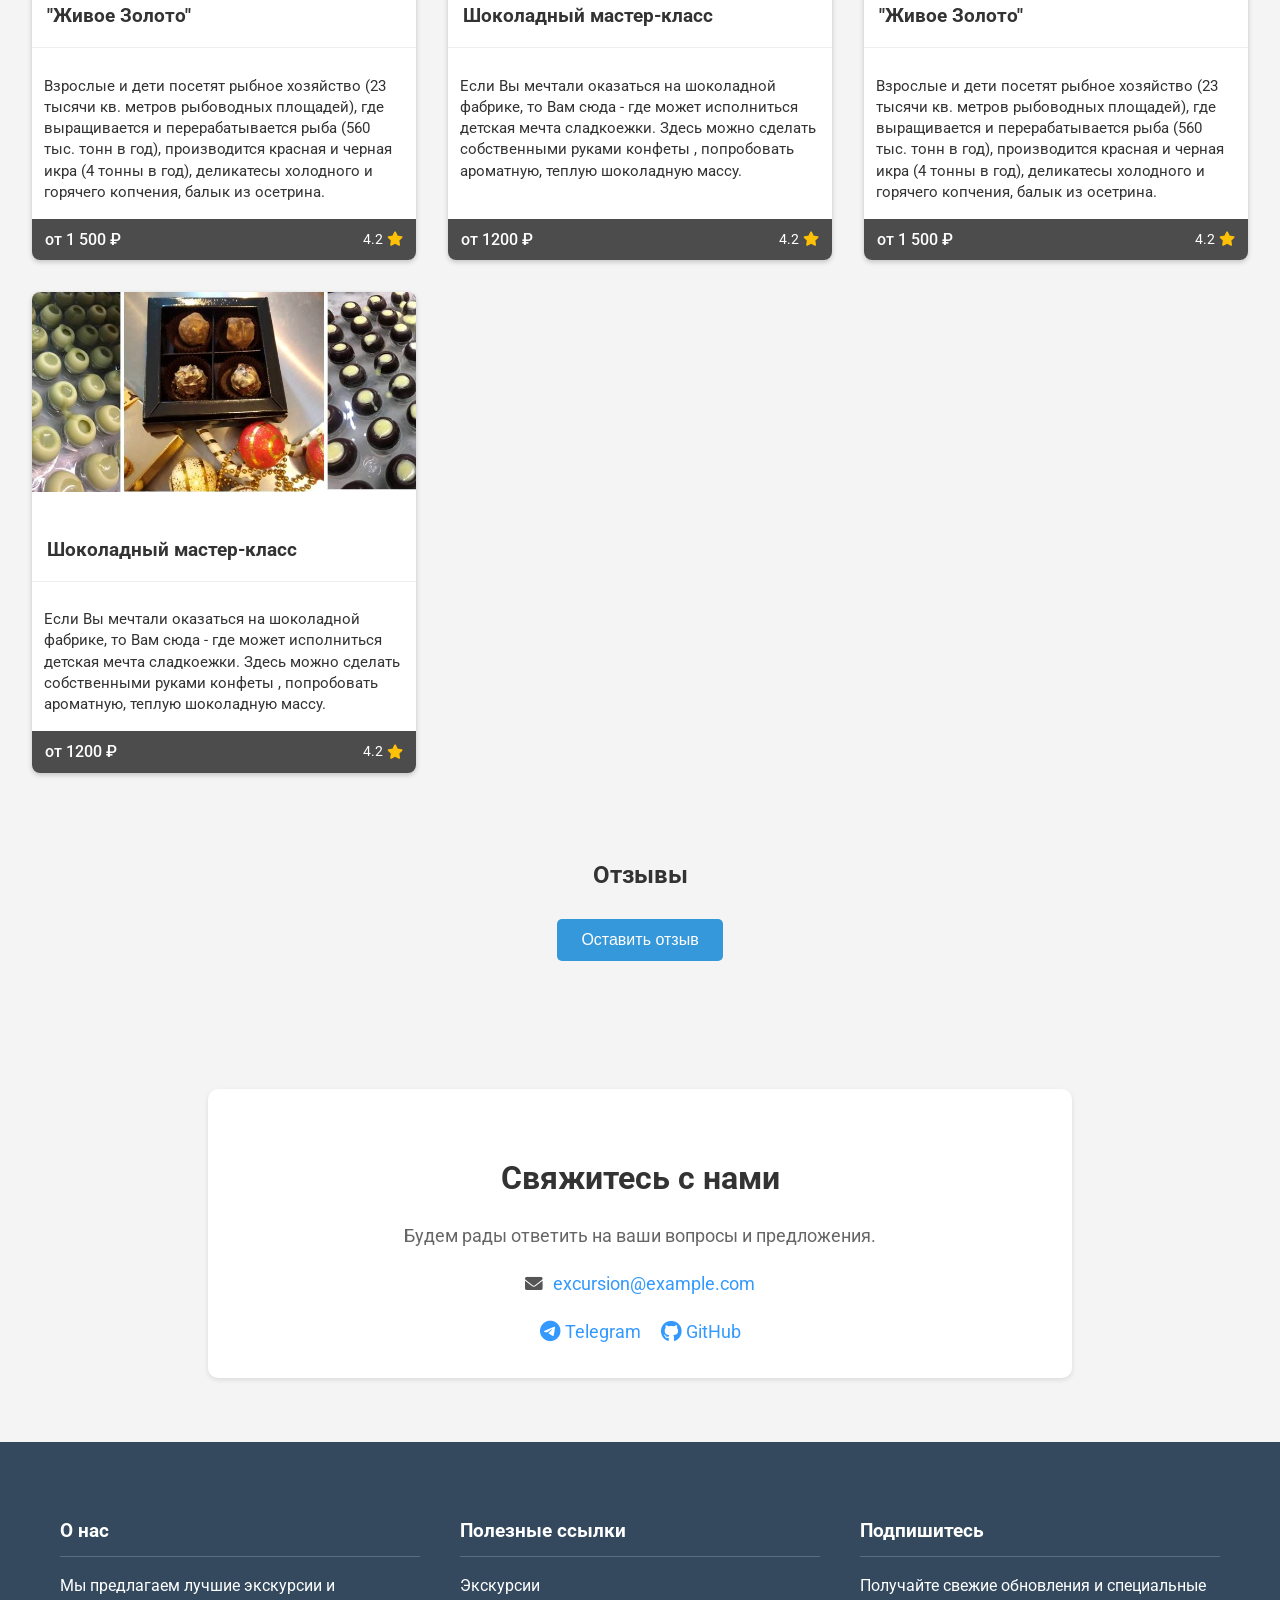
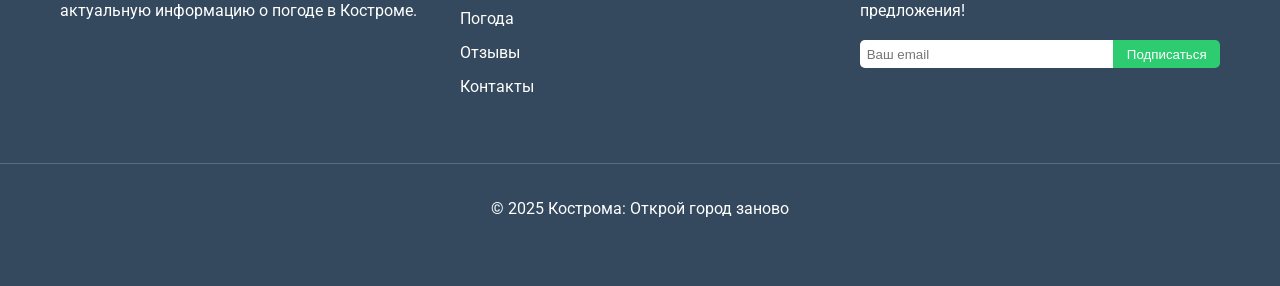
==== commit 3cc87173: "updating the interface" ====
--- a/website/index.html
+++ b/website/index.html
@@ -14,13 +14,14 @@
 <body class="page">
     <header class="header">
         <div class="hero-image" style="background: url('media/imge/Kostroma/Kostroma.png') center/cover no-repeat;">
+            <div class="hero-overlay"></div>
             <div class="hero-text">
                 <h1 class="hero-text__title">Открой для себя Кострому</h1>
                 <p class="hero-text__subtitle">Все самое интересное в одном месте: погода и лучшие экскурсии!</p>
             </div>
             <nav class="nav">
                 <a href="#contact" class="nav__link"><i class="fas fa-envelope"></i> Контакты</a>
-                <a href="#" class="nav__link"><i class="fas fa-comments"></i> Отзывы</a>
+                <a href="#reviews" class="nav__link"><i class="fas fa-comments"></i> Отзывы</a>
                 <a href="#weather" class="nav__link"><i class="fas fa-sun"></i> Погода</a>
             </nav>
         </div>
@@ -29,16 +30,16 @@
     <section id="weather" class="weather">
         <h2 class="weather__title">Погода Сейчас</h2>
         <div class="weather__wrapper">
-            <div class="weather__current">
-                <div class="weather__container">
-                    <div class="weather__icon"><i class="fas fa-sun fa-5x"></i></div>
-                    <div class="weather__info">
-                        <p class="weather__temperature">25°C</p>
-                        <p class="weather__condition">Ясно</p>
-                        <p class="weather__details">Влажность: 60% | Ветер: 5 м/с</p>
-                    </div>
-                </div>
-            </div>
+            <div class="weather__current" id="current-weather">
+                    <div class="weather__container">
+                        <div class="weather__icon"><i class="fas fa-sun fa-5x"></i></div>
+                        <div class="weather__info">
+                            <p class="weather__temperature">25°C</p>
+                            <p class="weather__condition">Ясно</p>
+                            <p class="weather__details">Влажность: 60% | Ветер: 5 м/с</p>
+                        </div>
+                    </div>
+                </div>
             <div class="weather__forecast">
                 <h3 class="weather__forecast-title">Прогноз на 10 дней</h3>
                 <div class="weather__forecast-list">
@@ -109,7 +110,6 @@
 
     <section id="popular-excursions" class="excursions">
         <h2 class="excursions__title">Популярные экскурсии</h2>
-        <h2 class="excursions__subtitle">Кострома: Открой город заново</h2>
         <div class="excursion-grid">
             <div class="excursion-card">
                 <img src="media/imge/Kostroma/Living_Gold.png" alt="'Живое Золото'- Рыбоводное хозяйство" class="excursion-card__image">
@@ -127,7 +127,7 @@
             </div>
 
             <div class="excursion-card">
-                <img src="media/imge/img.png" alt="-" class="excursion-card__image">
+                <img src="media/imge/Kostroma/Chocolate.png" alt="Шоколадный мастер-класс" class="excursion-card__image">
                 <h3 class="excursion-card__title">Шоколадный мастер-класс</h3>
                 <p class="excursion-card__description">Если Вы мечтали оказаться на шоколадной фабрике, то Вам сюда -  где  может исполниться детская мечта сладкоежки.
                     Здесь  можно сделать собственными  руками конфеты , попробовать ароматную, теплую шоколадную массу.</p>
@@ -141,12 +141,13 @@
             </div>
 
             <div class="excursion-card">
-                <img src="media/imge/img.png" alt="-" class="excursion-card__image">
-                <h3 class="excursion-card__title">Шоколадный мастер-класс</h3>
-                <p class="excursion-card__description">Если Вы мечтали оказаться на шоколадной фабрике, то Вам сюда -  где  может исполниться детская мечта сладкоежки.
-                    Здесь  можно сделать собственными  руками конфеты , попробовать ароматную, теплую шоколадную массу.</p>
-                <div class="excursion-card__footer">
-                    <p class="excursion-card__price">от 1200 ₽</p>
+                <img src="media/imge/Kostroma/Living_Gold.png" alt="'Живое Золото'- Рыбоводное хозяйство" class="excursion-card__image">
+                <h3 class="excursion-card__title">"Живое Золото"</h3>
+                <p class="excursion-card__description">Взрослые и дети посетят рыбное хозяйство (23 тысячи кв. метров рыбоводных площадей),
+                    где выращивается и перерабатывается рыба (560 тыс. тонн в год), производится красная и черная икра
+                    (4 тонны в год), деликатесы холодного и горячего копчения, балык из осетрина.</p>
+                <div class="excursion-card__footer">
+                    <p class="excursion-card__price">от 1 500 ₽</p>
                     <div class="excursion-card__rating">
                         <span>4.2</span>
                         <i class="fas fa-star"></i>
@@ -167,6 +168,31 @@
                     </div>
                 </div>
             </div>
+    </section>
+
+    <section id="reviews" class="reviews">
+        <h2 class="reviews__title">Отзывы</h2>
+        <button id="open-review-modal" class="reviews__button">Оставить отзыв</button>
+
+        <div id="review-modal" class="modal">
+            <div class="modal-content">
+                <span class="close-button">&times;</span>
+                <h3>Оставьте свой отзыв</h3>
+                <form id="review-form">
+                    <label for="name">Имя:</label>
+                    <input type="text" id="name" name="name" required>
+
+                    <label for="comment">Отзыв:</label>
+                    <textarea id="comment" name="comment" rows="4" required></textarea>
+
+                    <button type="submit">Опубликовать</button>
+                </form>
+            </div>
+        </div>
+
+        <div id="reviews-container" class="reviews__container">
+            <!-- Здесь будут отображаться отзывы -->
+        </div>
     </section>
 
     <section id="content" class="content">
@@ -195,7 +221,7 @@
             </section>
         </div>
     </section>
-
+    
     <footer class="footer">
         <div class="footer__container">
             <div class="footer__section">
@@ -222,5 +248,51 @@
         </div>
         <p class="footer__copyright">&copy; 2025 Кострома: Открой город заново</p>
     </footer>
+
+    <script>
+            // Код для модального окна отзывов
+            const modal = document.getElementById("review-modal");
+            const openModalButton = document.getElementById("open-review-modal");
+            const closeModalButton = document.querySelector(".close-button");
+            const reviewForm = document.getElementById("review-form");
+            const reviewsContainer = document.getElementById("reviews-container");
+
+            openModalButton.addEventListener("click", () => {
+                modal.style.display = "block";
+            });
+            closeModalButton.addEventListener("click", () => {
+                modal.style.display = "none";
+            });
+
+            window.addEventListener("click", (event) => {
+                if (event.target == modal) {
+                    modal.style.display = "none";
+                }
+            });
+
+            reviewForm.addEventListener("submit", (event) => {
+                event.preventDefault();
+                const name = document.getElementById("name").value;
+                const comment = document.getElementById("comment").value;
+
+                // Создаем элемент отзыва
+                const reviewElement = document.createElement("div");
+                reviewElement.classList.add("review");
+                reviewElement.innerHTML = `
+                    <h4>${name}</h4>
+                    <p>${comment}</p>
+                `;
+
+                // Добавляем отзыв в контейнер
+                reviewsContainer.appendChild(reviewElement);
+
+                // Очищаем форму
+                document.getElementById("name").value = "";
+                document.getElementById("comment").value = "";
+
+                // Закрываем модальное окно
+                modal.style.display = "none";
+            });
+    </script>
 </body>
 </html>
--- a/website/style.css
+++ b/website/style.css
@@ -39,9 +39,21 @@
     padding: 2em;
 }
 
+.hero-overlay {
+    position: absolute;
+    top: 0;
+    left: 0;
+    width: 100%;
+    height: 100%;
+    background-color: rgba(0, 0, 0, 0.4); /* Затемнение */
+    z-index: 1;
+}
+
 .hero-text {
     text-align: center;
     margin-bottom: 2em;
+    position: relative;
+    z-index: 2;
 }
 
 .hero-text__title {
@@ -65,7 +77,7 @@
     position: absolute;
     bottom: 0;
     left: 0;
-    width: 100%;
+    width: 100%; /* Исправлено */
     z-index: 10;
 }
 
@@ -84,14 +96,15 @@
 /* Weather Section */
 .weather {
     padding: 2em;
-    background-color: #e9ecef;
     box-shadow: 0 2px 5px rgba(0, 0, 0, 0.1);
     margin-bottom: 2em;
     border-radius: 10px;
+    color: #333; /* Цвет текста для контраста с фоном */
 }
 
 .weather__title {
     text-align: center;
+    color: inherit;
 }
 
 .weather__wrapper {
@@ -102,14 +115,14 @@
 }
 
 .weather__current {
-    width: 45%;
-    text-align: center;
+    width: 100%; /* Занимает всю ширину на мобильных */
+    text-align: center;
+    margin-bottom: 1em;
 }
 
 .weather__forecast {
-    width: 45%;
-    text-align: center;
-    background-color: #f9f9f9;
+    width: 100%; /* Занимает всю ширину на мобильных */
+    text-align: center;
     padding: 1em;
     border-radius: 8px;
     box-shadow: 0 1px 3px rgba(0, 0, 0, 0.1);
@@ -118,6 +131,7 @@
 .weather__forecast-title {
     font-size: 1.2em;
     margin-bottom: 0.5em;
+    color: inherit;
 }
 
 .weather__forecast-list {
@@ -135,10 +149,11 @@
     text-align: center;
     padding: 0.5em;
     border-radius: 8px;
-    background-color: #fff;
+    background-color: rgba(255, 255, 255, 0.8);
     box-shadow: 0 1px 3px rgba(0, 0, 0, 0.1);
     margin: 0; /* Убираем отступы, т.к. используем gap */
     white-space: nowrap;
+    color: #333;
 }
 
 .weather__forecast-date {
@@ -204,10 +219,6 @@
 }
 
 .excursions__title {
-    margin-bottom: 1em;
-}
-
-.excursions__subtitle {
     margin-bottom: 1em;
 }
 
@@ -253,6 +264,7 @@
     text-align: left;
     font-size: 0.95em;
     line-height: 1.4;
+    margin-bottom: 45px;
 }
 
 .excursion-card__footer {
@@ -289,7 +301,7 @@
 /* Footer */
 .footer {
     background-color: #34495e;
-    color: white;
+    color: rgb(255, 255, 255);
     padding: 3em 0; /* Увеличим отступы сверху и снизу */
 }
 
@@ -368,103 +380,85 @@
 
 /* Content Section */
 .content {
-    background-color: #f9f9f9; /* Светлый фон для контраста */
+    background-color: #F4F4F4; /* Светлый фон для контраста */
     padding: 2em 0;
 }
 
-/* Contact Section */
+
+/* Контакты */
 .contact {
-    text-align: center; /* Центрируем блок контактов */
-}
-
-.contact-info {
-    width: 80%; /* Увеличиваем ширину блока */
-    max-width: 600px; /* Задаем максимальную ширину */
-    margin: 0 auto; /* Центрируем блок по горизонтали */
+    text-align: center;
     padding: 2em;
-    background-color: #fff; /* Белый фон */
-    border-radius: 10px; /* Скругленные углы */
-    box-shadow: 0 4px 8px rgba(0, 0, 0, 0.1); /* Тень */
+    background-color: #ffffff;
+    border-radius: 10px;
+    box-shadow: 0 2px 5px rgba(0, 0, 0, 0.1);
+    margin: 2em auto;
+    max-width: 800px;
 }
 
 .contact-info__title {
     font-size: 2em;
-    margin-bottom: 0.5em;
-    color: #34495e; /* Темный цвет заголовка */
+    margin-bottom: 10px;
+    color: #333;
 }
 
 .contact-info__description {
     font-size: 1.1em;
-    color: #777;
-    margin-bottom: 1.5em;
+    color: #666;
+    margin-bottom: 20px;
 }
 
 .contact-details {
-    margin-bottom: 1.5em;
+    margin-bottom: 20px;
 }
 
 .contact-details__item {
     display: flex;
+    justify-content: center;
     align-items: center;
-    margin-bottom: 0.8em;
+    margin-bottom: 10px;
     font-size: 1.1em;
+    color: #444;
+}
+
+.contact-details__item i {
+    margin-right: 10px;
     color: #555;
 }
 
-.contact-details__item i {
-    margin-right: 0.8em;
-    color: #3498db; /* Цвет иконки email */
-    font-size: 1.2em;
-}
-
 .contact-details__item a {
-    color: inherit;
+    color: #3399ff;
     text-decoration: none;
     transition: color 0.3s ease;
 }
 
 .contact-details__item a:hover {
-    color: #2980b9; /* Цвет ссылки при наведении */
+    color: #207ae0;
 }
 
 .contact-info__social {
     display: flex;
-    justify-content: center; /* Центрируем иконки по горизонтали */
-    gap: 1.5em; /* Увеличиваем отступы между иконками */
+    justify-content: center;
+    gap: 20px;
+    margin-top: 1em;
 }
 
 .contact-info__social-link {
     display: flex;
-    flex-direction: column;
     align-items: center;
-    color: #fff;
-    background-color: #3498db; /* Цвет фона иконок */
-    border-radius: 50%; /* Круглые иконки */
-    width: 60px; /* Фиксированная ширина иконки */
-    height: 60px; /* Фиксированная высота иконки */
+    color: #3399ff;
     text-decoration: none;
-    transition: background-color 0.3s ease, color 0.3s ease;
-    justify-content: center; /* Центрируем иконку и текст по вертикали */
-    padding: 0.5em;
-    font-size: 1em;
-    overflow: hidden; /*  Добавляем чтобы текст не вылезал */
-    white-space: nowrap; /* Запрещаем перенос текста на новую строку */
-    text-overflow: ellipsis; /* Добавляем многоточие, если текст не помещается */
-    max-width: 70px; /* Ограничиваем ширину, чтобы не ломать компоновку */
+    transition: color 0.3s ease;
+    font-size: 1.1em;
+}
+
+.contact-info__social-link:hover {
+    color: #207ae0;
 }
 
 .contact-info__social-link i {
-    font-size: 1.5em; /* Размер иконок */
-    margin-bottom: 0.3em;
-}
-
-.contact-info__social-link span {
-    font-size: 0.8em; /* Размер подписи */
-}
-
-.contact-info__social-link:hover {
-    background-color: #2980b9; /* Цвет фона при наведении */
-    color: #fff;
+    margin-right: 5px;
+    font-size: 1.2em;
 }
 
 /* Media Queries (Адаптивность) */
@@ -491,4 +485,150 @@
     .contact-info__social-link i {
         font-size: 1.3em;
     }
-}+
+    .weather__wrapper {
+        flex-direction: column;
+    }
+
+    .weather__current,
+    .weather__forecast {
+        width: 100%;
+    }
+}
+
+/* Reviews Section */
+.reviews {
+    padding: 2em;
+    text-align: center;
+}
+
+.reviews__title {
+    margin-bottom: 1em;
+}
+
+.reviews__button {
+    background-color: #3498db;
+    color: rgb(255, 255, 255);
+    border: none;
+    padding: 0.75em 1.5em;
+    border-radius: 5px;
+    cursor: pointer;
+    transition: background-color 0.3s ease;
+    font-size: 1em;
+}
+
+.reviews__button:hover {
+    background-color: #2980b9;
+}
+
+.modal {
+    display: none;
+    position: fixed;
+    z-index: 1;
+    left: 0;
+    top: 0;
+    width: 100%;
+    height: 100%;
+    overflow: auto;
+    background-color: rgba(0, 0, 0, 0.4);
+}
+
+.modal-content {
+    background-color: #fefefe;
+    margin: 15% auto;
+    padding: 20px;
+    border: 1px solid #888;
+    width: 80%;
+    max-width: 600px;
+    border-radius: 10px;
+    position: relative;
+}
+
+.close-button {
+    position: absolute;
+    top: 10px;
+    right: 10px;
+    color: #aaa;
+    font-size: 28px;
+    font-weight: bold;
+    cursor: pointer;
+}
+
+.close-button:hover,
+.close-button:focus {
+    color: black;
+    text-decoration: none;
+    cursor: pointer;
+}
+
+#review-form label {
+    display: block;
+    margin-bottom: 0.5em;
+    text-align: left;
+}
+
+#review-form input[type="text"],
+#review-form textarea {
+    width: 100%;
+    padding: 0.75em;
+    margin-bottom: 1em;
+    border: 1px solid #ccc;
+    border-radius: 5px;
+    box-sizing: border-box;
+    font-size: 1em;
+}
+
+#review-form button[type="submit"] {
+    background-color: #2ecc71;
+    color: white;
+    border: none;
+    padding: 0.75em 1.5em;
+    border-radius: 5px;
+    cursor: pointer;
+    transition: background-color 0.3s ease;
+    font-size: 1em;
+}
+
+#review-form button[type="submit"]:hover {
+    background-color: #27ae60;
+}
+
+.reviews__container {
+    margin-top: 2em;
+    text-align: left;
+}
+
+.review {
+    background-color: #fff;
+    border-radius: 8px;
+    box-shadow: 0 2px 5px rgba(0, 0, 0, 0.1);
+    padding: 1em;
+    margin-bottom: 1em;
+}
+
+.review h4 {
+    margin-bottom: 0.5em;
+    color: #333;
+}
+
+.review p {
+    color: #666;
+    line-height: 1.4;
+}
+
+/* Адаптивность для Reviews Section */
+@media (max-width: 768px) {
+    .modal-content {
+        width: 90%;
+        margin: 20% auto;
+    }
+
+    .reviews__button {
+        font-size: 0.9em;
+    }
+
+    #review-form input[type="text"],
+    #review-form textarea {
+        font-size: 0.9em;
+    }
+}
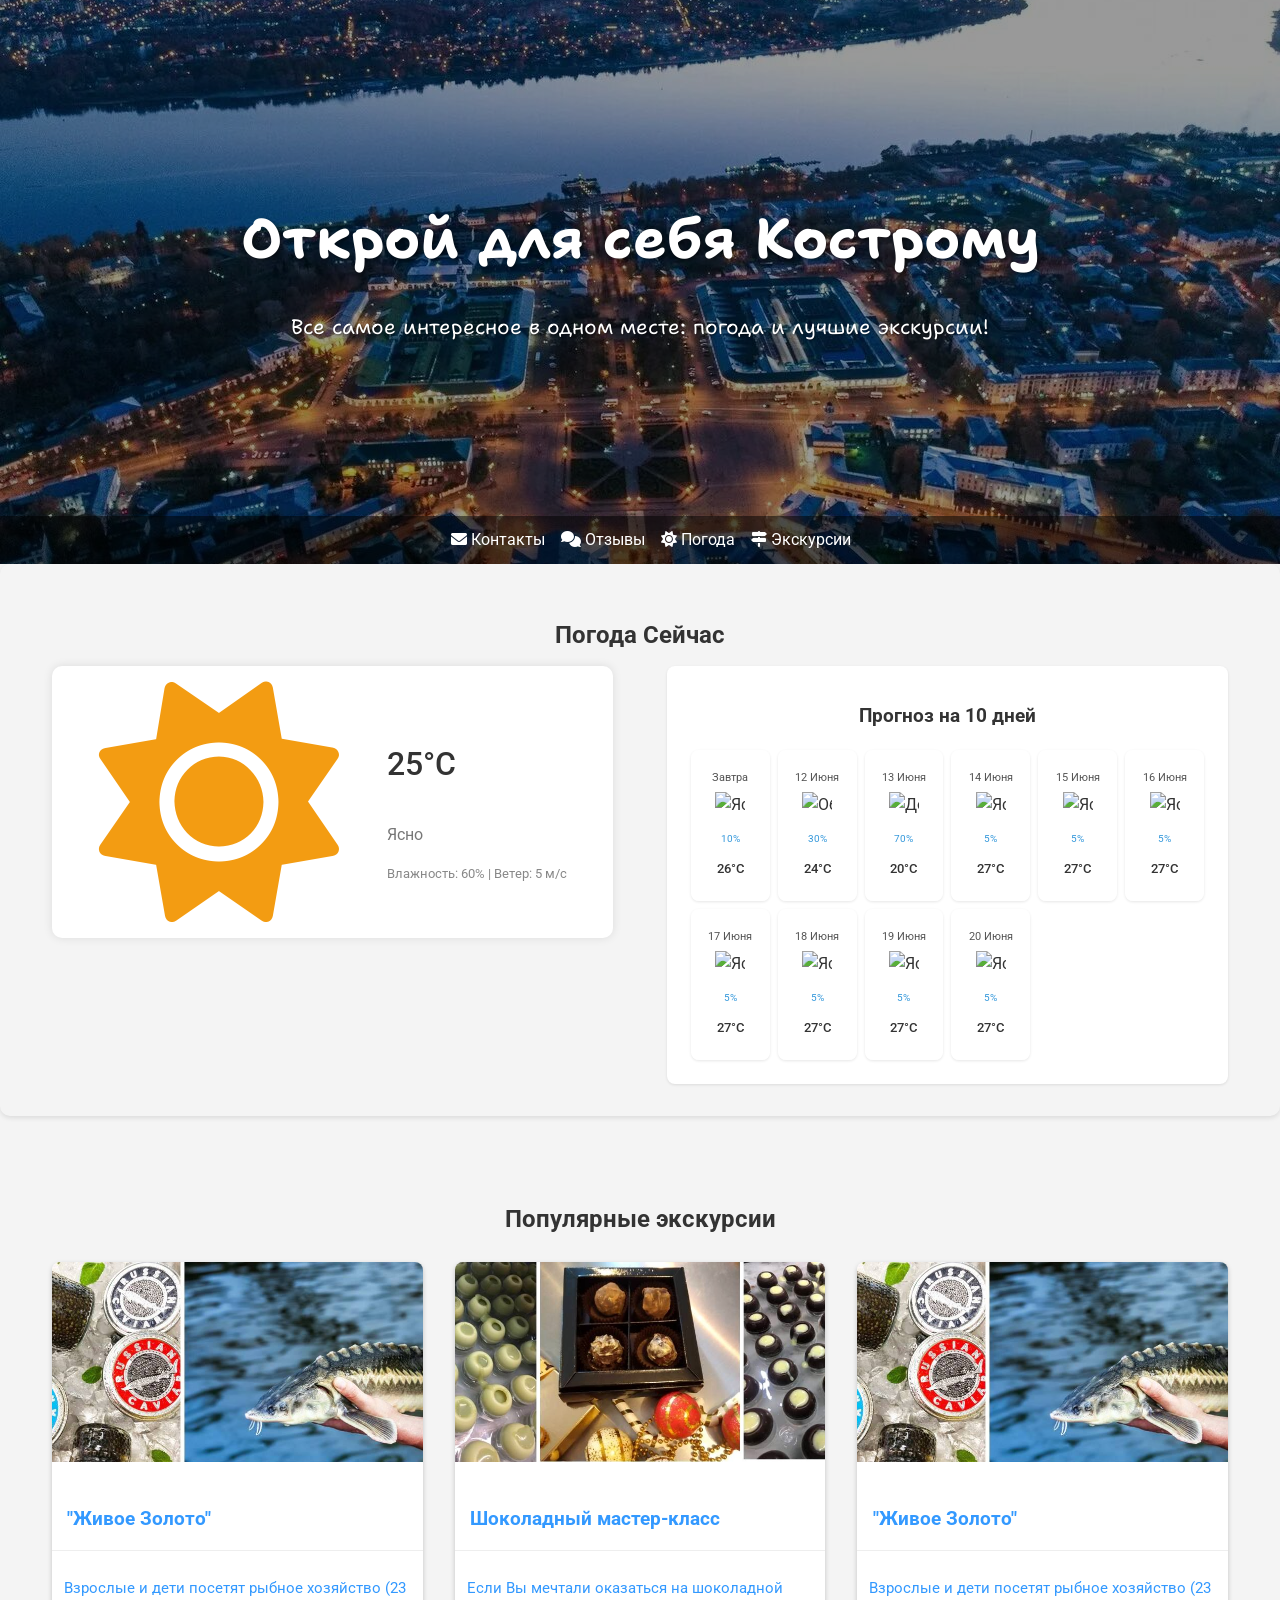
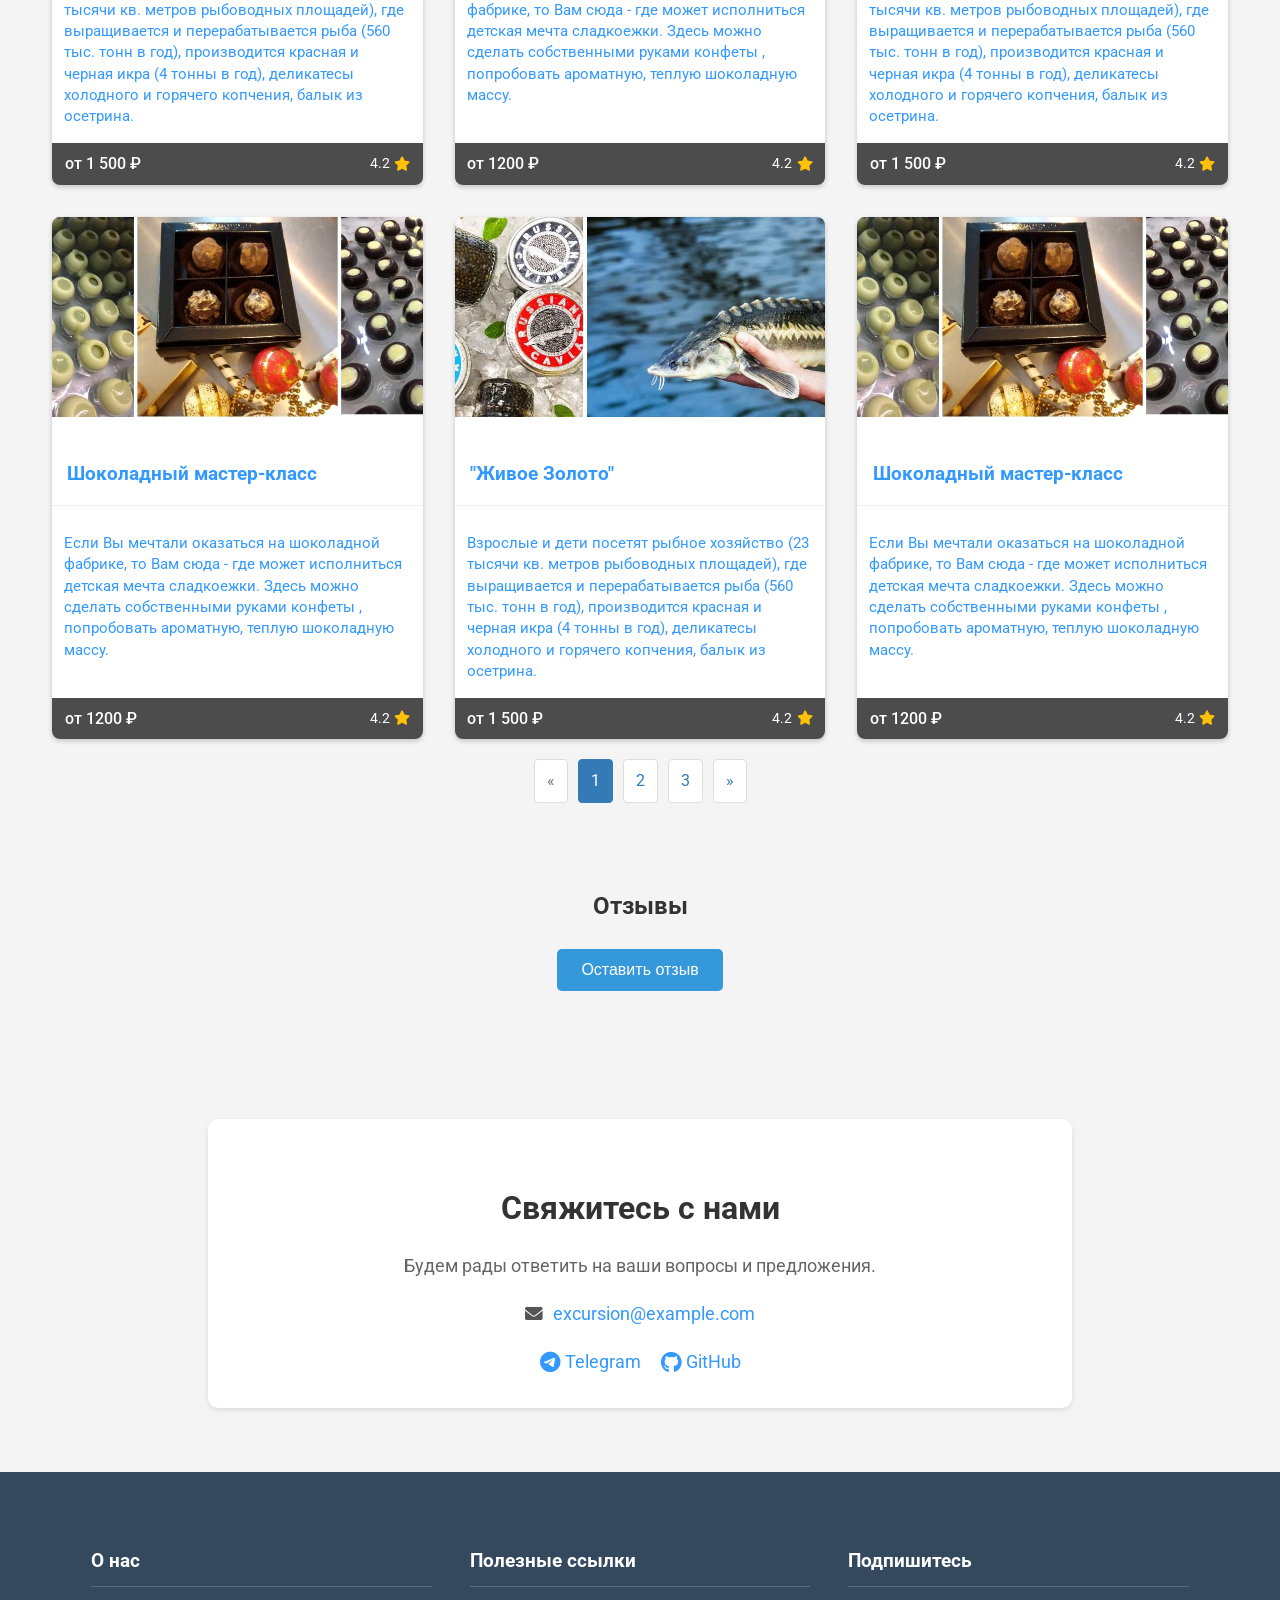
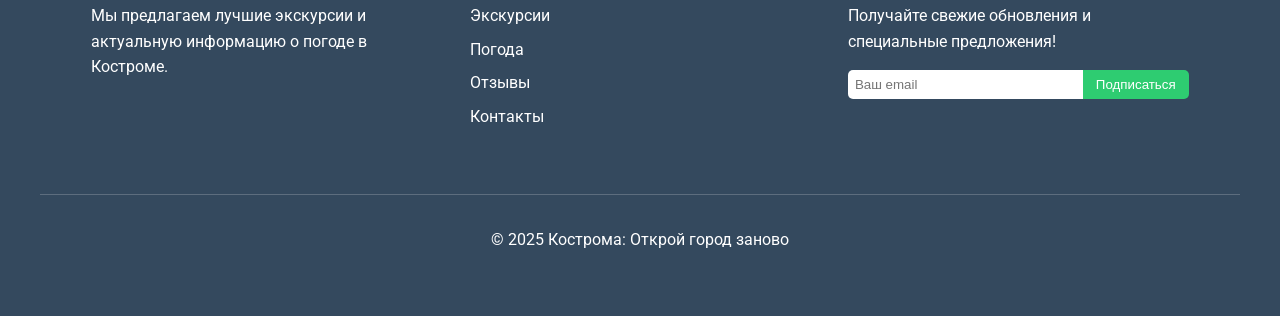
==== commit e2e30c33: "complete redesign interface" ====
--- a/website/index.html
+++ b/website/index.html
@@ -23,14 +23,16 @@
                 <a href="#contact" class="nav__link"><i class="fas fa-envelope"></i> Контакты</a>
                 <a href="#reviews" class="nav__link"><i class="fas fa-comments"></i> Отзывы</a>
                 <a href="#weather" class="nav__link"><i class="fas fa-sun"></i> Погода</a>
+                <a href="#popular-excursions" class="nav__link"><i class="fas fa-map-signs"></i> Экскурсии</a>
             </nav>
         </div>
     </header>
 
     <section id="weather" class="weather">
-        <h2 class="weather__title">Погода Сейчас</h2>
-        <div class="weather__wrapper">
-            <div class="weather__current" id="current-weather">
+        <div class="container">
+            <h2 class="weather__title">Погода Сейчас</h2>
+            <div class="weather__wrapper">
+                <div class="weather__current" id="current-weather">
                     <div class="weather__container">
                         <div class="weather__icon"><i class="fas fa-sun fa-5x"></i></div>
                         <div class="weather__info">
@@ -40,259 +42,316 @@
                         </div>
                     </div>
                 </div>
-            <div class="weather__forecast">
-                <h3 class="weather__forecast-title">Прогноз на 10 дней</h3>
-                <div class="weather__forecast-list">
-                    <div class="weather__forecast-item">
-                        <p class="weather__forecast-date">Завтра</p>
-                        <img src="media/imge/weather-icons/sun.svg" alt="Ясно" class="weather__forecast-icon">
-                        <p class="weather__forecast-probability">10%</p>
-                        <p class="weather__forecast-temperature">26°C</p>
+                <div class="weather__forecast">
+                    <h3 class="weather__forecast-title">Прогноз на 10 дней</h3>
+                    <div class="weather__forecast-list">
+                        <div class="weather__forecast-item">
+                            <p class="weather__forecast-date">Завтра</p>
+                            <img src="media/imge/weather-icons/sun.svg" alt="Ясно" class="weather__forecast-icon">
+                            <p class="weather__forecast-probability">10%</p>
+                            <p class="weather__forecast-temperature">26°C</p>
+                        </div>
+                        <div class="weather__forecast-item">
+                            <p class="weather__forecast-date">12 Июня</p>
+                            <img src="media/imge/weather-icons/cloudy.svg" alt="Облачно" class="weather__forecast-icon">
+                            <p class="weather__forecast-probability">30%</p>
+                            <p class="weather__forecast-temperature">24°C</p>
+                        </div>
+                        <div class="weather__forecast-item">
+                            <p class="weather__forecast-date">13 Июня</p>
+                            <img src="media/imge/weather-icons/rain.svg" alt="Дождь" class="weather__forecast-icon">
+                            <p class="weather__forecast-probability">70%</p>
+                            <p class="weather__forecast-temperature">20°C</p>
+                        </div>
+                        <div class="weather__forecast-item">
+                            <p class="weather__forecast-date">14 Июня</p>
+                            <img src="media/imge/weather-icons/sun.svg" alt="Ясно" class="weather__forecast-icon">
+                            <p class="weather__forecast-probability">5%</p>
+                            <p class="weather__forecast-temperature">27°C</p>
+                        </div>
+                        <div class="weather__forecast-item">
+                            <p class="weather__forecast-date">15 Июня</p>
+                            <img src="media/imge/weather-icons/sun.svg" alt="Ясно" class="weather__forecast-icon">
+                            <p class="weather__forecast-probability">5%</p>
+                            <p class="weather__forecast-temperature">27°C</p>
+                        </div>
+                        <div class="weather__forecast-item">
+                            <p class="weather__forecast-date">16 Июня</p>
+                            <img src="media/imge/weather-icons/sun.svg" alt="Ясно" class="weather__forecast-icon">
+                            <p class="weather__forecast-probability">5%</p>
+                            <p class="weather__forecast-temperature">27°C</p>
+                        </div>
+                        <div class="weather__forecast-item">
+                            <p class="weather__forecast-date">17 Июня</p>
+                            <img src="media/imge/weather-icons/sun.svg" alt="Ясно" class="weather__forecast-icon">
+                            <p class="weather__forecast-probability">5%</p>
+                            <p class="weather__forecast-temperature">27°C</p>
+                        </div>
+                        <div class="weather__forecast-item">
+                            <p class="weather__forecast-date">18 Июня</p>
+                            <img src="media/imge/weather-icons/sun.svg" alt="Ясно" class="weather__forecast-icon">
+                            <p class="weather__forecast-probability">5%</p>
+                            <p class="weather__forecast-temperature">27°C</p>
+                        </div>
+                        <div class="weather__forecast-item">
+                            <p class="weather__forecast-date">19 Июня</p>
+                            <img src="media/imge/weather-icons/sun.svg" alt="Ясно" class="weather__forecast-icon">
+                            <p class="weather__forecast-probability">5%</p>
+                            <p class="weather__forecast-temperature">27°C</p>
+                        </div>
+                        <div class="weather__forecast-item">
+                            <p class="weather__forecast-date">20 Июня</p>
+                            <img src="media/imge/weather-icons/sun.svg" alt="Ясно" class="weather__forecast-icon">
+                            <p class="weather__forecast-probability">5%</p>
+                            <p class="weather__forecast-temperature">27°C</p>
+                        </div>
                     </div>
-                    <div class="weather__forecast-item">
-                        <p class="weather__forecast-date">12 Июня</p>
-                        <img src="media/imge/weather-icons/cloudy.svg" alt="Облачно" class="weather__forecast-icon">
-                        <p class="weather__forecast-probability">30%</p>
-                        <p class="weather__forecast-temperature">24°C</p>
+                </div>
+            </div>
+        </div>
+    </section>
+
+    <section id="popular-excursions" class="excursions">
+        <div class="container">
+            <h2 class="excursions__title">Популярные экскурсии</h2>
+            <div class="excursion-grid">
+                <div class="excursion-card">
+                    <a href="#">
+                        <img src="media/imge/Kostroma/Living_Gold.png" alt="'Живое Золото'- Рыбоводное хозяйство" class="excursion-card__image">
+                        <h3 class="excursion-card__title">"Живое Золото"</h3>
+                        <p class="excursion-card__description">Взрослые и дети посетят рыбное хозяйство (23 тысячи кв. метров рыбоводных площадей),
+                            где выращивается и перерабатывается рыба (560 тыс. тонн в год), производится красная и черная икра
+                            (4 тонны в год), деликатесы холодного и горячего копчения, балык из осетрина.</p>
+                        <div class="excursion-card__footer">
+                            <p class="excursion-card__price">от 1 500 ₽</p>
+                            <div class="excursion-card__rating">
+                                <span>4.2</span>
+                                <i class="fas fa-star"></i>
+                            </div>
+                        </div>
+                    </a>
+                </div>
+
+                <div class="excursion-card">
+                    <a href="#">
+                        <img src="media/imge/Kostroma/Chocolate.png" alt="Шоколадный мастер-класс" class="excursion-card__image">
+                        <h3 class="excursion-card__title">Шоколадный мастер-класс</h3>
+                        <p class="excursion-card__description">Если Вы мечтали оказаться на шоколадной фабрике, то Вам сюда -  где  может исполниться детская мечта сладкоежки.
+                            Здесь  можно сделать собственными  руками конфеты , попробовать ароматную, теплую шоколадную массу.</p>
+                        <div class="excursion-card__footer">
+                            <p class="excursion-card__price">от 1200 ₽</p>
+                            <div class="excursion-card__rating">
+                                <span>4.2</span>
+                                <i class="fas fa-star"></i>
+                            </div>
+                        </div>
+                    </a>
+                </div>
+
+                <div class="excursion-card">
+                    <a href="#">
+                        <img src="media/imge/Kostroma/Living_Gold.png" alt="'Живое Золото'- Рыбоводное хозяйство" class="excursion-card__image">
+                        <h3 class="excursion-card__title">"Живое Золото"</h3>
+                        <p class="excursion-card__description">Взрослые и дети посетят рыбное хозяйство (23 тысячи кв. метров рыбоводных площадей),
+                            где выращивается и перерабатывается рыба (560 тыс. тонн в год), производится красная и черная икра
+                            (4 тонны в год), деликатесы холодного и горячего копчения, балык из осетрина.</p>
+                        <div class="excursion-card__footer">
+                            <p class="excursion-card__price">от 1 500 ₽</p>
+                            <div class="excursion-card__rating">
+                                <span>4.2</span>
+                                <i class="fas fa-star"></i>
+                            </div>
+                        </div>
+                    </a>
+                </div>
+
+                <div class="excursion-card">
+                    <a href="#">
+                        <img src="media/imge/Kostroma/Chocolate.png" alt="Шоколадный мастер-класс" class="excursion-card__image">
+                        <h3 class="excursion-card__title">Шоколадный мастер-класс</h3>
+                        <p class="excursion-card__description">Если Вы мечтали оказаться на шоколадной фабрике, то Вам сюда -  где  может исполниться детская мечта сладкоежки.
+                            Здесь  можно сделать собственными  руками конфеты , попробовать ароматную, теплую шоколадную массу.</p>
+                        <div class="excursion-card__footer">
+                            <p class="excursion-card__price">от 1200 ₽</p>
+                            <div class="excursion-card__rating">
+                                <span>4.2</span>
+                                <i class="fas fa-star"></i>
+                            </div>
+                        </div>
+                    </a>
+                </div>
+                <div class="excursion-card">
+                    <a href="#">
+                        <img src="media/imge/Kostroma/Living_Gold.png" alt="'Живое Золото'- Рыбоводное хозяйство" class="excursion-card__image">
+                        <h3 class="excursion-card__title">"Живое Золото"</h3>
+                        <p class="excursion-card__description">Взрослые и дети посетят рыбное хозяйство (23 тысячи кв. метров рыбоводных площадей),
+                            где выращивается и перерабатывается рыба (560 тыс. тонн в год), производится красная и черная икра
+                            (4 тонны в год), деликатесы холодного и горячего копчения, балык из осетрина.</p>
+                        <div class="excursion-card__footer">
+                            <p class="excursion-card__price">от 1 500 ₽</p>
+                            <div class="excursion-card__rating">
+                                <span>4.2</span>
+                                <i class="fas fa-star"></i>
+                            </div>
+                        </div>
+                    </a>
+                </div>
+
+                <div class="excursion-card">
+                    <a href="#">
+                        <img src="media/imge/Kostroma/Chocolate.png" alt="Шоколадный мастер-класс" class="excursion-card__image">
+                        <h3 class="excursion-card__title">Шоколадный мастер-класс</h3>
+                        <p class="excursion-card__description">Если Вы мечтали оказаться на шоколадной фабрике, то Вам сюда -  где  может исполниться детская мечта сладкоежки.
+                            Здесь  можно сделать собственными  руками конфеты , попробовать ароматную, теплую шоколадную массу.</p>
+                        <div class="excursion-card__footer">
+                            <p class="excursion-card__price">от 1200 ₽</p>
+                            <div class="excursion-card__rating">
+                                <span>4.2</span>
+                                <i class="fas fa-star"></i>
+                            </div>
+                        </div>
+                    </a>
+                </div>
+            </div>
+            <div class="pagination">
+                <a href="#" class="disabled">&laquo;</a>
+                <a href="#" class="current">1</a>
+                <a href="#">2</a>
+                <a href="#">3</a>
+                <a href="#">&raquo;</a>
+            </div>
+        </div>
+    </section>
+
+    <section id="reviews" class="reviews">
+        <div class="container">
+            <h2 class="reviews__title">Отзывы</h2>
+            <button id="open-review-modal" class="reviews__button">Оставить отзыв</button>
+
+            <div id="review-modal" class="modal">
+                <div class="modal-content">
+                    <span class="close-button">&times;</span>
+                    <h3>Оставьте свой отзыв</h3>
+                    <form id="review-form">
+                        <label for="name">Имя:</label>
+                        <input type="text" id="name" name="name" required>
+
+                        <label for="comment">Отзыв:</label>
+                        <textarea id="comment" name="comment" rows="4" required></textarea>
+
+                        <button type="submit">Опубликовать</button>
+                    </form>
+                </div>
+            </div>
+
+            <div id="reviews-container" class="reviews__container">
+                <!-- Здесь будут отображаться отзывы -->
+            </div>
+        </div>
+    </section>
+
+    <section id="content" class="content">
+        <div class="container">
+            <div class="footer-content">
+                <section id="contact" class="contact">
+                    <div class="contact-info">
+                        <h3 class="contact-info__title">Свяжитесь с нами</h3>
+                        <p class="contact-info__description">Будем рады ответить на ваши вопросы и предложения.</p>
+                        <div class="contact-details">
+                            <p class="contact-details__item">
+                                <i class="fas fa-envelope"></i>
+                                <a href="mailto:excursion@example.com">excursion@example.com</a>
+                            </p>
+                        </div>
+                        <div class="contact-info__social">
+                            <a href="#" target="_blank" class="contact-info__social-link">
+                                <i class="fab fa-telegram"></i>
+                                <span>Telegram</span>
+                            </a>
+                            <a href="#" target="_blank" class="contact-info__social-link">
+                                <i class="fab fa-github"></i>
+                                <span>GitHub</span>
+                            </a>
+                        </div>
                     </div>
-                    <div class="weather__forecast-item">
-                        <p class="weather__forecast-date">13 Июня</p>
-                        <img src="media/imge/weather-icons/rain.svg" alt="Дождь" class="weather__forecast-icon">
-                        <p class="weather__forecast-probability">70%</p>
-                        <p class="weather__forecast-temperature">20°C</p>
-                    </div>
-                    <div class="weather__forecast-item">
-                        <p class="weather__forecast-date">14 Июня</p>
-                        <img src="media/imge/weather-icons/sun.svg" alt="Ясно" class="weather__forecast-icon">
-                        <p class="weather__forecast-probability">5%</p>
-                        <p class="weather__forecast-temperature">27°C</p>
-                    </div>
-                    <div class="weather__forecast-item">
-                        <p class="weather__forecast-date">15 Июня</p>
-                        <img src="media/imge/weather-icons/sun.svg" alt="Ясно" class="weather__forecast-icon">
-                        <p class="weather__forecast-probability">5%</p>
-                        <p class="weather__forecast-temperature">27°C</p>
-                    </div>
-                    <div class="weather__forecast-item">
-                        <p class="weather__forecast-date">16 Июня</p>
-                        <img src="media/imge/weather-icons/sun.svg" alt="Ясно" class="weather__forecast-icon">
-                        <p class="weather__forecast-probability">5%</p>
-                        <p class="weather__forecast-temperature">27°C</p>
-                    </div>
-                    <div class="weather__forecast-item">
-                        <p class="weather__forecast-date">17 Июня</p>
-                        <img src="media/imge/weather-icons/sun.svg" alt="Ясно" class="weather__forecast-icon">
-                        <p class="weather__forecast-probability">5%</p>
-                        <p class="weather__forecast-temperature">27°C</p>
-                    </div>
-                    <div class="weather__forecast-item">
-                        <p class="weather__forecast-date">18 Июня</p>
-                        <img src="media/imge/weather-icons/sun.svg" alt="Ясно" class="weather__forecast-icon">
-                        <p class="weather__forecast-probability">5%</p>
-                        <p class="weather__forecast-temperature">27°C</p>
-                    </div>
-                    <div class="weather__forecast-item">
-                        <p class="weather__forecast-date">19 Июня</p>
-                        <img src="media/imge/weather-icons/sun.svg" alt="Ясно" class="weather__forecast-icon">
-                        <p class="weather__forecast-probability">5%</p>
-                        <p class="weather__forecast-temperature">27°C</p>
-                    </div>
-                    <div class="weather__forecast-item">
-                        <p class="weather__forecast-date">20 Июня</p>
-                        <img src="media/imge/weather-icons/sun.svg" alt="Ясно" class="weather__forecast-icon">
-                        <p class="weather__forecast-probability">5%</p>
-                        <p class="weather__forecast-temperature">27°C</p>
-                    </div>
-                </div>
+                </section>
             </div>
         </div>
     </section>
 
-    <section id="popular-excursions" class="excursions">
-        <h2 class="excursions__title">Популярные экскурсии</h2>
-        <div class="excursion-grid">
-            <div class="excursion-card">
-                <img src="media/imge/Kostroma/Living_Gold.png" alt="'Живое Золото'- Рыбоводное хозяйство" class="excursion-card__image">
-                <h3 class="excursion-card__title">"Живое Золото"</h3>
-                <p class="excursion-card__description">Взрослые и дети посетят рыбное хозяйство (23 тысячи кв. метров рыбоводных площадей),
-                    где выращивается и перерабатывается рыба (560 тыс. тонн в год), производится красная и черная икра
-                    (4 тонны в год), деликатесы холодного и горячего копчения, балык из осетрина.</p>
-                <div class="excursion-card__footer">
-                    <p class="excursion-card__price">от 1 500 ₽</p>
-                    <div class="excursion-card__rating">
-                        <span>4.2</span>
-                        <i class="fas fa-star"></i>
-                    </div>
-                </div>
-            </div>
-
-            <div class="excursion-card">
-                <img src="media/imge/Kostroma/Chocolate.png" alt="Шоколадный мастер-класс" class="excursion-card__image">
-                <h3 class="excursion-card__title">Шоколадный мастер-класс</h3>
-                <p class="excursion-card__description">Если Вы мечтали оказаться на шоколадной фабрике, то Вам сюда -  где  может исполниться детская мечта сладкоежки.
-                    Здесь  можно сделать собственными  руками конфеты , попробовать ароматную, теплую шоколадную массу.</p>
-                <div class="excursion-card__footer">
-                    <p class="excursion-card__price">от 1200 ₽</p>
-                    <div class="excursion-card__rating">
-                        <span>4.2</span>
-                        <i class="fas fa-star"></i>
-                    </div>
-                </div>
-            </div>
-
-            <div class="excursion-card">
-                <img src="media/imge/Kostroma/Living_Gold.png" alt="'Живое Золото'- Рыбоводное хозяйство" class="excursion-card__image">
-                <h3 class="excursion-card__title">"Живое Золото"</h3>
-                <p class="excursion-card__description">Взрослые и дети посетят рыбное хозяйство (23 тысячи кв. метров рыбоводных площадей),
-                    где выращивается и перерабатывается рыба (560 тыс. тонн в год), производится красная и черная икра
-                    (4 тонны в год), деликатесы холодного и горячего копчения, балык из осетрина.</p>
-                <div class="excursion-card__footer">
-                    <p class="excursion-card__price">от 1 500 ₽</p>
-                    <div class="excursion-card__rating">
-                        <span>4.2</span>
-                        <i class="fas fa-star"></i>
-                    </div>
-                </div>
-            </div>
-
-            <div class="excursion-card">
-                <img src="media/imge/Kostroma/Chocolate.png" alt="Шоколадный мастер-класс" class="excursion-card__image">
-                <h3 class="excursion-card__title">Шоколадный мастер-класс</h3>
-                <p class="excursion-card__description">Если Вы мечтали оказаться на шоколадной фабрике, то Вам сюда -  где  может исполниться детская мечта сладкоежки.
-Здесь  можно сделать собственными  руками конфеты , попробовать ароматную, теплую шоколадную массу.</p>
-                <div class="excursion-card__footer">
-                    <p class="excursion-card__price">от 1200 ₽</p>
-                    <div class="excursion-card__rating">
-                        <span>4.2</span>
-                        <i class="fas fa-star"></i>
-                    </div>
-                </div>
-            </div>
-    </section>
-
-    <section id="reviews" class="reviews">
-        <h2 class="reviews__title">Отзывы</h2>
-        <button id="open-review-modal" class="reviews__button">Оставить отзыв</button>
-
-        <div id="review-modal" class="modal">
-            <div class="modal-content">
-                <span class="close-button">&times;</span>
-                <h3>Оставьте свой отзыв</h3>
-                <form id="review-form">
-                    <label for="name">Имя:</label>
-                    <input type="text" id="name" name="name" required>
-
-                    <label for="comment">Отзыв:</label>
-                    <textarea id="comment" name="comment" rows="4" required></textarea>
-
-                    <button type="submit">Опубликовать</button>
-                </form>
-            </div>
-        </div>
-
-        <div id="reviews-container" class="reviews__container">
-            <!-- Здесь будут отображаться отзывы -->
-        </div>
-    </section>
-
-    <section id="content" class="content">
-        <div class="footer-content">
-            <section id="contact" class="contact">
-                <div class="contact-info">
-                    <h3 class="contact-info__title">Свяжитесь с нами</h3>
-                    <p class="contact-info__description">Будем рады ответить на ваши вопросы и предложения.</p>
-                    <div class="contact-details">
-                        <p class="contact-details__item">
-                            <i class="fas fa-envelope"></i>
-                            <a href="mailto:excursion@example.com">excursion@example.com</a>
-                        </p>
-                    </div>
-                    <div class="contact-info__social">
-                        <a href="#" target="_blank" class="contact-info__social-link">
-                            <i class="fab fa-telegram"></i>
-                            <span>Telegram</span>
-                        </a>
-                        <a href="#" target="_blank" class="contact-info__social-link">
-                            <i class="fab fa-github"></i>
-                            <span>GitHub</span>
-                        </a>
-                    </div>
-                </div>
-            </section>
-        </div>
-    </section>
-    
     <footer class="footer">
-        <div class="footer__container">
-            <div class="footer__section">
-                <h4 class="footer__title">О нас</h4>
-                <p>Мы предлагаем лучшие экскурсии и актуальную информацию о погоде в Костроме.</p>
-            </div>
-            <div class="footer__section">
-                <h4 class="footer__title">Полезные ссылки</h4>
-                <ul class="footer__list">
-                    <li><a href="#">Экскурсии</a></li>
-                    <li><a href="#">Погода</a></li>
-                    <li><a href="#">Отзывы</a></li>
-                    <li><a href="#">Контакты</a></li>
-                </ul>
-            </div>
-            <div class="footer__section">
-                <h4 class="footer__title">Подпишитесь</h4>
-                <p>Получайте свежие обновления и специальные предложения!</p>
-                <form class="footer__form">
-                    <input type="email" placeholder="Ваш email">
-                    <button type="submit">Подписаться</button>
-                </form>
-            </div>
-        </div>
-        <p class="footer__copyright">&copy; 2025 Кострома: Открой город заново</p>
+        <div class="container">
+            <div class="footer__container">
+                <div class="footer__section">
+                    <h4 class="footer__title">О нас</h4>
+                    <p>Мы предлагаем лучшие экскурсии и актуальную информацию о погоде в Костроме.</p>
+                </div>
+                <div class="footer__section">
+                    <h4 class="footer__title">Полезные ссылки</h4>
+                    <ul class="footer__list">
+                        <li><a href="#">Экскурсии</a></li>
+                        <li><a href="#">Погода</a></li>
+                        <li><a href="#">Отзывы</a></li>
+                        <li><a href="#">Контакты</a></li>
+                    </ul>
+                </div>
+                <div class="footer__section">
+                    <h4 class="footer__title">Подпишитесь</h4>
+                    <p>Получайте свежие обновления и специальные предложения!</p>
+                    <form class="footer__form">
+                        <input type="email" placeholder="Ваш email">
+                        <button type="submit">Подписаться</button>
+                    </form>
+                </div>
+            </div>
+            <p class="footer__copyright">&copy; 2025 Кострома: Открой город заново</p>
+        </div>
     </footer>
 
     <script>
-            // Код для модального окна отзывов
-            const modal = document.getElementById("review-modal");
-            const openModalButton = document.getElementById("open-review-modal");
-            const closeModalButton = document.querySelector(".close-button");
-            const reviewForm = document.getElementById("review-form");
-            const reviewsContainer = document.getElementById("reviews-container");
-
-            openModalButton.addEventListener("click", () => {
-                modal.style.display = "block";
-            });
-            closeModalButton.addEventListener("click", () => {
+        // Код для модального окна отзывов
+        const modal = document.getElementById("review-modal");
+        const openModalButton = document.getElementById("open-review-modal");
+        const closeModalButton = document.querySelector(".close-button");
+        const reviewForm = document.getElementById("review-form");
+        const reviewsContainer = document.getElementById("reviews-container");
+
+        openModalButton.addEventListener("click", () => {
+            modal.style.display = "block";
+        });
+        closeModalButton.addEventListener("click", () => {
+            modal.style.display = "none";
+        });
+
+        window.addEventListener("click", (event) => {
+            if (event.target == modal) {
                 modal.style.display = "none";
-            });
-
-            window.addEventListener("click", (event) => {
-                if (event.target == modal) {
-                    modal.style.display = "none";
-                }
-            });
-
-            reviewForm.addEventListener("submit", (event) => {
-                event.preventDefault();
-                const name = document.getElementById("name").value;
-                const comment = document.getElementById("comment").value;
-
-                // Создаем элемент отзыва
-                const reviewElement = document.createElement("div");
-                reviewElement.classList.add("review");
-                reviewElement.innerHTML = `
-                    <h4>${name}</h4>
-                    <p>${comment}</p>
-                `;
-
-                // Добавляем отзыв в контейнер
-                reviewsContainer.appendChild(reviewElement);
-
-                // Очищаем форму
-                document.getElementById("name").value = "";
-                document.getElementById("comment").value = "";
-
-                // Закрываем модальное окно
-                modal.style.display = "none";
-            });
+            }
+        });
+
+        reviewForm.addEventListener("submit", (event) => {
+            event.preventDefault();
+            const name = document.getElementById("name").value;
+            const comment = document.getElementById("comment").value;
+
+            // Создаем элемент отзыва
+            const reviewElement = document.createElement("div");
+            reviewElement.classList.add("review");
+            reviewElement.innerHTML = `
+                <h4>${name}</h4>
+                <p>${comment}</p>
+            `;
+
+            // Добавляем отзыв в контейнер
+            reviewsContainer.appendChild(reviewElement);
+
+            // Очищаем форму
+            document.getElementById("name").value = "";
+            document.getElementById("comment").value = "";
+
+            // Закрываем модальное окно
+            modal.style.display = "none";
+        });
     </script>
 </body>
 </html>
--- a/website/style.css
+++ b/website/style.css
@@ -24,6 +24,12 @@
     color: #207ae0;
 }
 
+.container {
+    max-width: 1200px;
+    margin: 0 auto;
+    padding: 0 20px;
+}
+
 /* Header */
 .header {
     position: relative;
@@ -79,12 +85,15 @@
     left: 0;
     width: 100%; /* Исправлено */
     z-index: 10;
+    display: flex;
+    justify-content: center;
+    gap: 1em;
 }
 
 .nav__link {
     color: white;
     text-decoration: none;
-    margin: 0 1.2em;
+    margin: 0;
     transition: color 0.3s ease;
     display: inline-block;
 }
@@ -115,17 +124,22 @@
 }
 
 .weather__current {
-    width: 100%; /* Занимает всю ширину на мобильных */
+    width: 45%; /* Занимает всю ширину на мобильных */
     text-align: center;
     margin-bottom: 1em;
+    border-radius: 10px;
+    padding: 1em;
+    background-color: #fff;
+    box-shadow: 0 0 10px rgba(0, 0, 0, 0.1);
 }
 
 .weather__forecast {
-    width: 100%; /* Занимает всю ширину на мобильных */
+    width: 45%; /* Занимает всю ширину на мобильных */
     text-align: center;
     padding: 1em;
     border-radius: 8px;
     box-shadow: 0 1px 3px rgba(0, 0, 0, 0.1);
+    background-color: #fff;
 }
 
 .weather__forecast-title {
@@ -265,6 +279,7 @@
     font-size: 0.95em;
     line-height: 1.4;
     margin-bottom: 45px;
+    min-height: 100px; /* Add a minimum height to the description */
 }
 
 .excursion-card__footer {
@@ -297,6 +312,38 @@
     margin-left: 0.3em;  /*  Расстояние между числом и звездой */
     color: #ffc107;      /*  Желтый цвет звезды (как вариант) */
 }
+/* Pagination Styles */
+.pagination {
+    display: flex;
+    justify-content: center;
+    margin-top: 20px;
+}
+
+.pagination a, .pagination span {
+    padding: 8px 12px;
+    margin: 0 5px;
+    border: 1px solid #ddd;
+    text-decoration: none;
+    color: #337ab7;
+    background-color: #fff;
+    border-radius: 4px;
+}
+
+.pagination a:hover {
+    background-color: #eee;
+}
+
+.pagination .current {
+    background-color: #337ab7;
+    color: white;
+    border-color: #337ab7;
+}
+
+.pagination .disabled {
+    color: #777;
+    pointer-events: none;
+    cursor: default;
+}
 
 /* Footer */
 .footer {
@@ -494,8 +541,25 @@
     .weather__forecast {
         width: 100%;
     }
-}
-
+
+    .nav {
+      width: auto;
+      position: static;
+      background-color: transparent;
+      padding: 0;
+      text-align: center;
+      flex-direction: column;
+    }
+
+    .nav__link {
+      display: block;
+      margin: 0.5em 0;
+    }
+
+    .excursion-grid {
+        grid-template-columns: repeat(auto-fit, minmax(250px, 1fr));
+    }
+}
 /* Reviews Section */
 .reviews {
     padding: 2em;
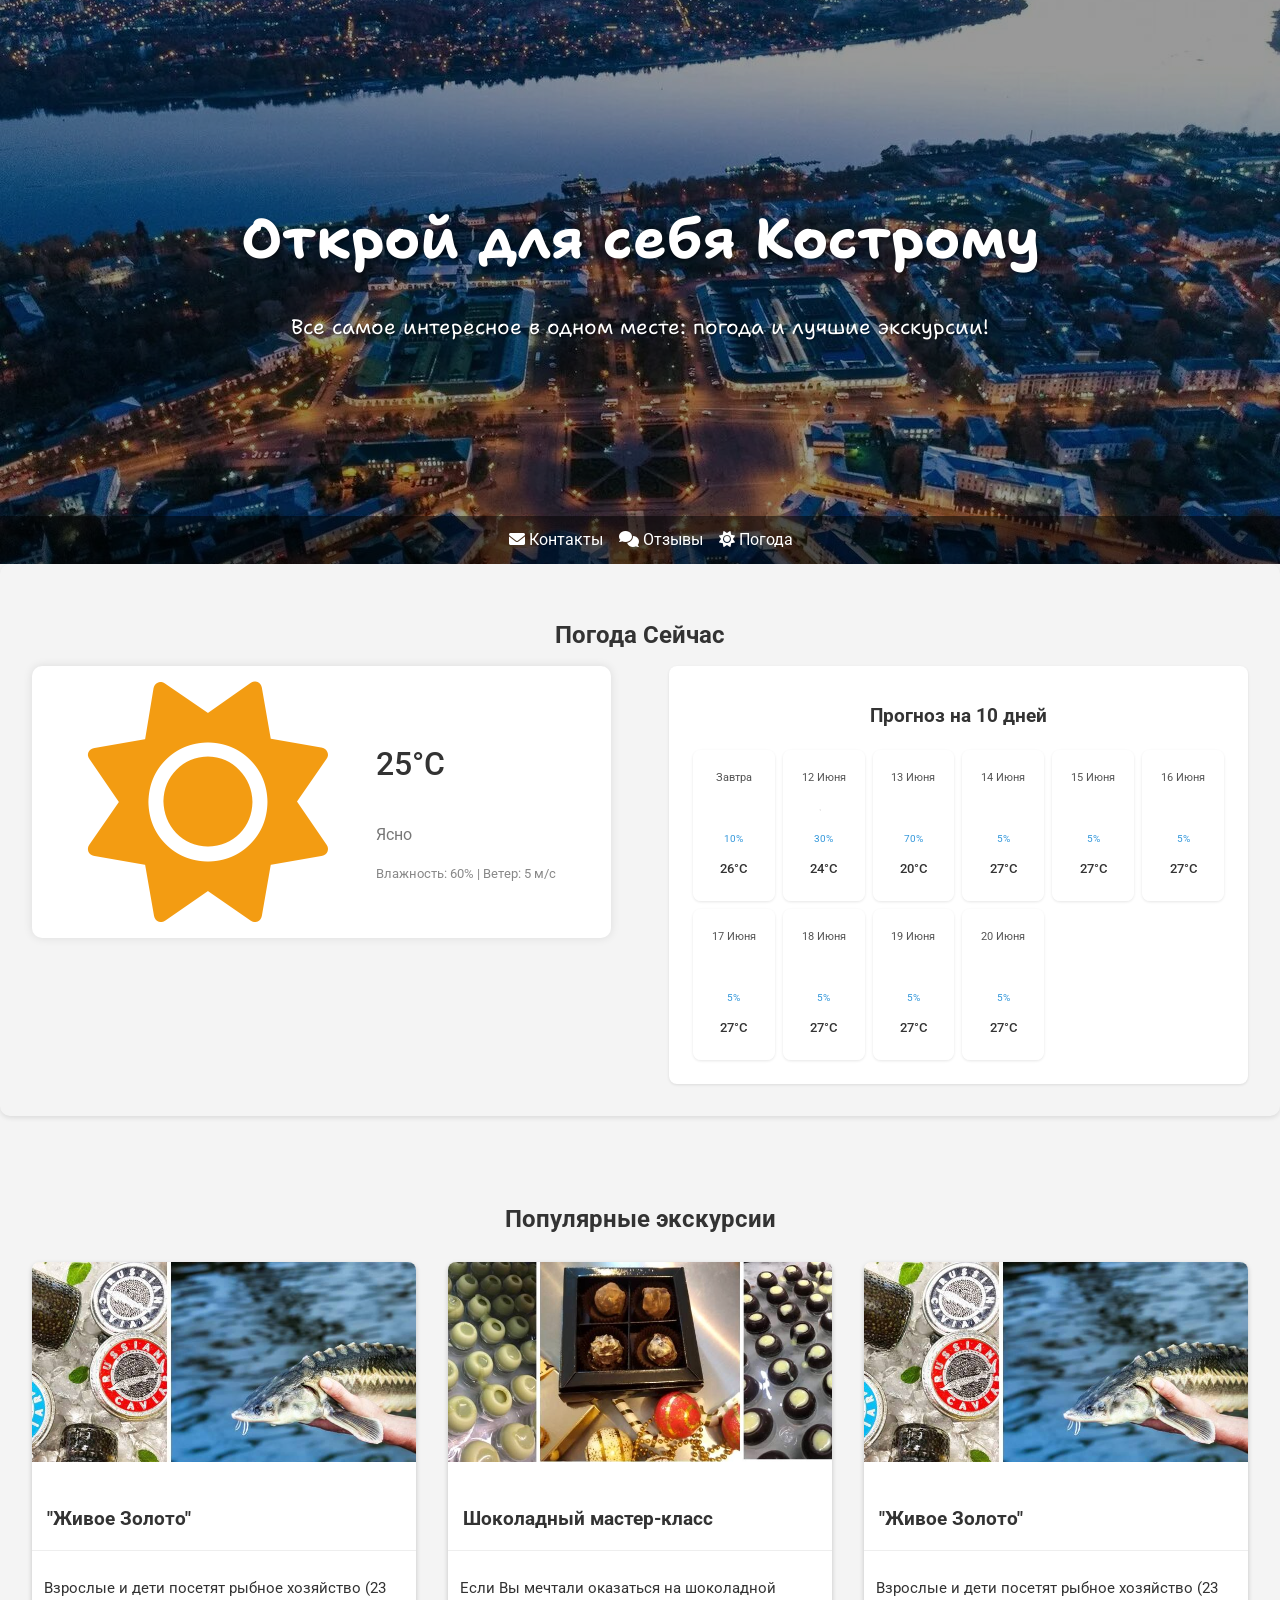
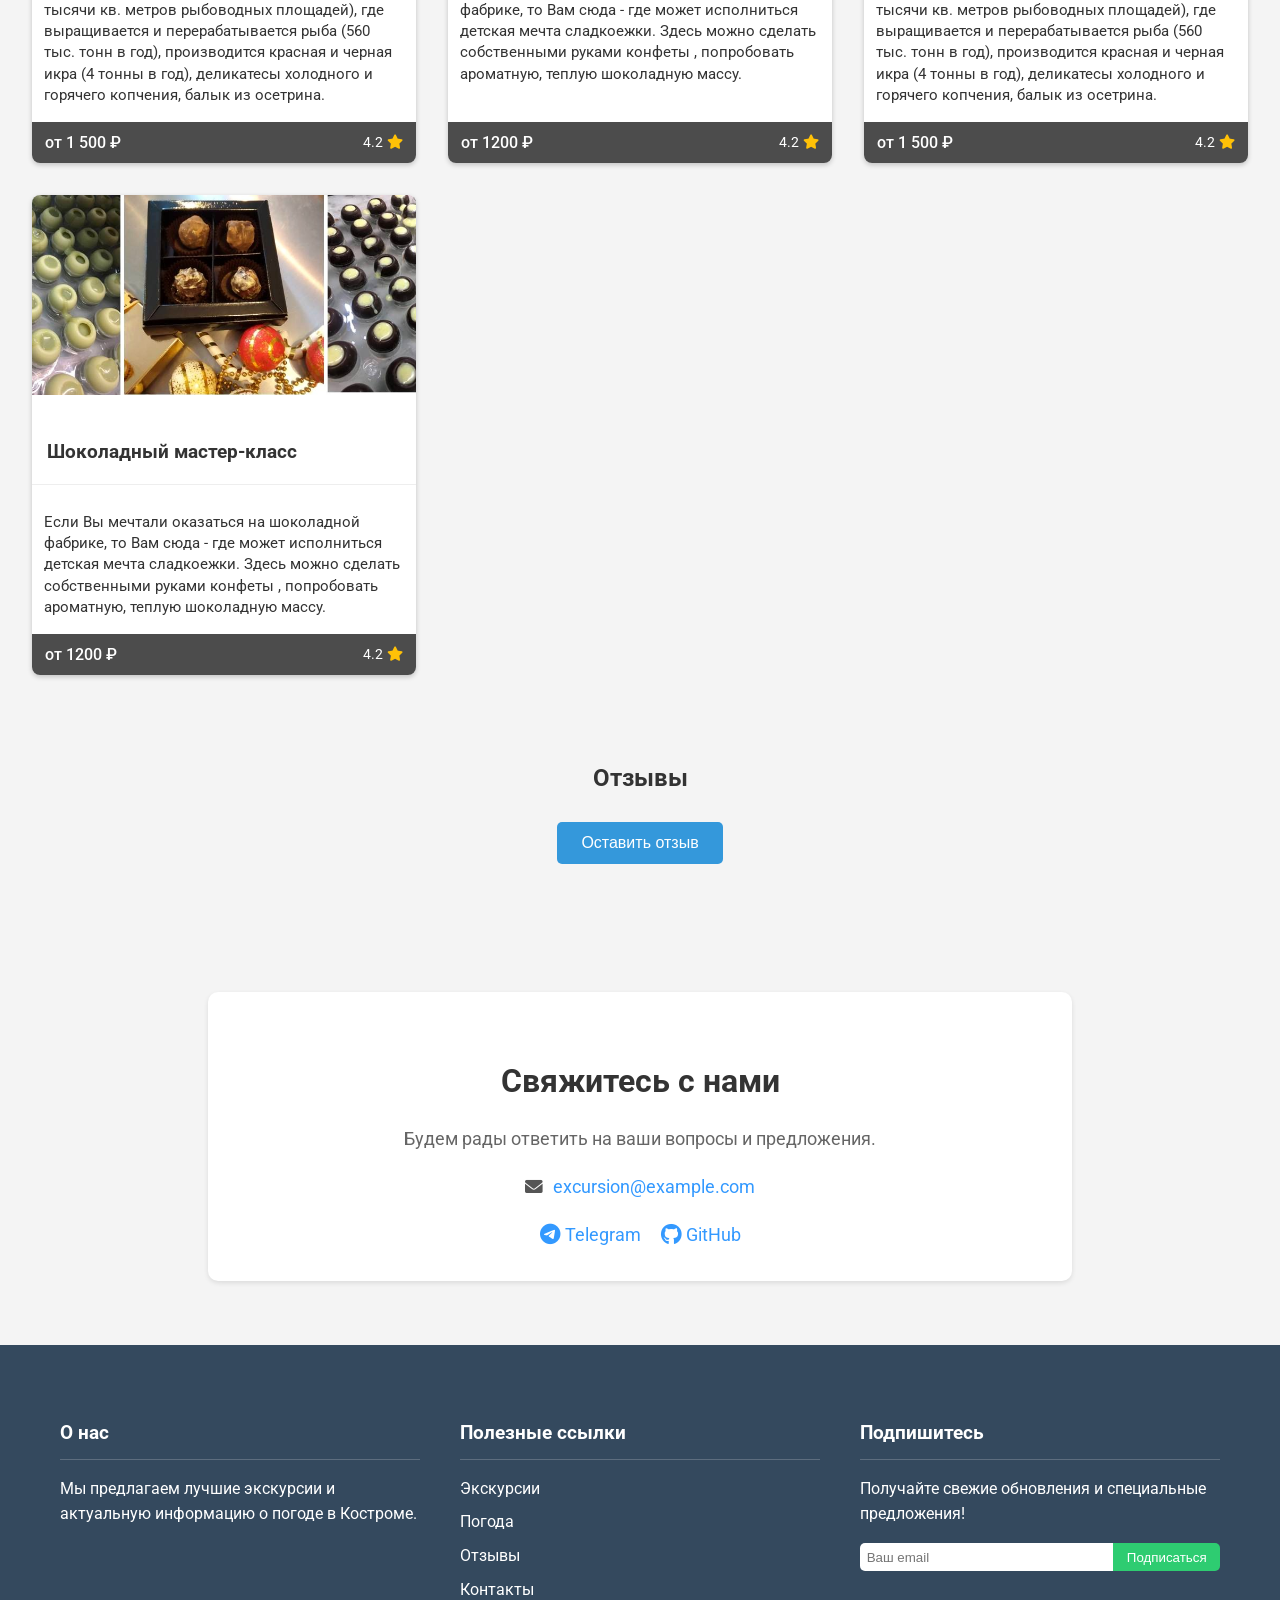
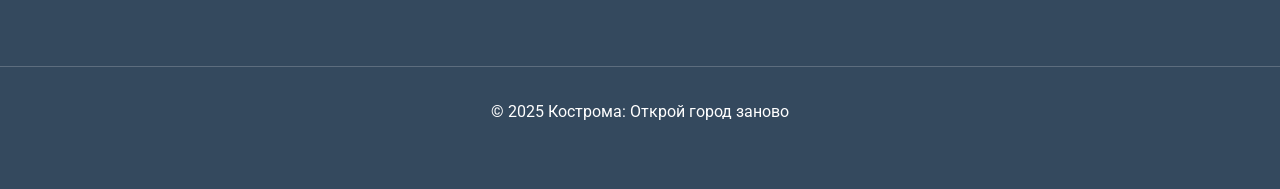
==== commit 45e6e912: "adding icons" ====
--- a/website/index.html
+++ b/website/index.html
@@ -23,16 +23,14 @@
                 <a href="#contact" class="nav__link"><i class="fas fa-envelope"></i> Контакты</a>
                 <a href="#reviews" class="nav__link"><i class="fas fa-comments"></i> Отзывы</a>
                 <a href="#weather" class="nav__link"><i class="fas fa-sun"></i> Погода</a>
-                <a href="#popular-excursions" class="nav__link"><i class="fas fa-map-signs"></i> Экскурсии</a>
             </nav>
         </div>
     </header>
 
     <section id="weather" class="weather">
-        <div class="container">
-            <h2 class="weather__title">Погода Сейчас</h2>
-            <div class="weather__wrapper">
-                <div class="weather__current" id="current-weather">
+        <h2 class="weather__title">Погода Сейчас</h2>
+        <div class="weather__wrapper">
+            <div class="weather__current" id="current-weather">
                     <div class="weather__container">
                         <div class="weather__icon"><i class="fas fa-sun fa-5x"></i></div>
                         <div class="weather__info">
@@ -42,69 +40,68 @@
                         </div>
                     </div>
                 </div>
-                <div class="weather__forecast">
-                    <h3 class="weather__forecast-title">Прогноз на 10 дней</h3>
-                    <div class="weather__forecast-list">
-                        <div class="weather__forecast-item">
-                            <p class="weather__forecast-date">Завтра</p>
-                            <img src="media/imge/weather-icons/sun.svg" alt="Ясно" class="weather__forecast-icon">
-                            <p class="weather__forecast-probability">10%</p>
-                            <p class="weather__forecast-temperature">26°C</p>
-                        </div>
-                        <div class="weather__forecast-item">
-                            <p class="weather__forecast-date">12 Июня</p>
-                            <img src="media/imge/weather-icons/cloudy.svg" alt="Облачно" class="weather__forecast-icon">
-                            <p class="weather__forecast-probability">30%</p>
-                            <p class="weather__forecast-temperature">24°C</p>
-                        </div>
-                        <div class="weather__forecast-item">
-                            <p class="weather__forecast-date">13 Июня</p>
-                            <img src="media/imge/weather-icons/rain.svg" alt="Дождь" class="weather__forecast-icon">
-                            <p class="weather__forecast-probability">70%</p>
-                            <p class="weather__forecast-temperature">20°C</p>
-                        </div>
-                        <div class="weather__forecast-item">
-                            <p class="weather__forecast-date">14 Июня</p>
-                            <img src="media/imge/weather-icons/sun.svg" alt="Ясно" class="weather__forecast-icon">
-                            <p class="weather__forecast-probability">5%</p>
-                            <p class="weather__forecast-temperature">27°C</p>
-                        </div>
-                        <div class="weather__forecast-item">
-                            <p class="weather__forecast-date">15 Июня</p>
-                            <img src="media/imge/weather-icons/sun.svg" alt="Ясно" class="weather__forecast-icon">
-                            <p class="weather__forecast-probability">5%</p>
-                            <p class="weather__forecast-temperature">27°C</p>
-                        </div>
-                        <div class="weather__forecast-item">
-                            <p class="weather__forecast-date">16 Июня</p>
-                            <img src="media/imge/weather-icons/sun.svg" alt="Ясно" class="weather__forecast-icon">
-                            <p class="weather__forecast-probability">5%</p>
-                            <p class="weather__forecast-temperature">27°C</p>
-                        </div>
-                        <div class="weather__forecast-item">
-                            <p class="weather__forecast-date">17 Июня</p>
-                            <img src="media/imge/weather-icons/sun.svg" alt="Ясно" class="weather__forecast-icon">
-                            <p class="weather__forecast-probability">5%</p>
-                            <p class="weather__forecast-temperature">27°C</p>
-                        </div>
-                        <div class="weather__forecast-item">
-                            <p class="weather__forecast-date">18 Июня</p>
-                            <img src="media/imge/weather-icons/sun.svg" alt="Ясно" class="weather__forecast-icon">
-                            <p class="weather__forecast-probability">5%</p>
-                            <p class="weather__forecast-temperature">27°C</p>
-                        </div>
-                        <div class="weather__forecast-item">
-                            <p class="weather__forecast-date">19 Июня</p>
-                            <img src="media/imge/weather-icons/sun.svg" alt="Ясно" class="weather__forecast-icon">
-                            <p class="weather__forecast-probability">5%</p>
-                            <p class="weather__forecast-temperature">27°C</p>
-                        </div>
-                        <div class="weather__forecast-item">
-                            <p class="weather__forecast-date">20 Июня</p>
-                            <img src="media/imge/weather-icons/sun.svg" alt="Ясно" class="weather__forecast-icon">
-                            <p class="weather__forecast-probability">5%</p>
-                            <p class="weather__forecast-temperature">27°C</p>
-                        </div>
+            <div class="weather__forecast">
+                <h3 class="weather__forecast-title">Прогноз на 10 дней</h3>
+                <div class="weather__forecast-list">
+                    <div class="weather__forecast-item">
+                        <p class="weather__forecast-date">Завтра</p>
+                        <img src="media/imge/weather-icons/sun.svg" alt="Ясно" class="weather__forecast-icon">
+                        <p class="weather__forecast-probability">10%</p>
+                        <p class="weather__forecast-temperature">26°C</p>
+                    </div>
+                    <div class="weather__forecast-item">
+                        <p class="weather__forecast-date">12 Июня</p>
+                        <img src="media/imge/weather-icons/cloud.svg" alt="Облачно" class="weather__forecast-icon">
+                        <p class="weather__forecast-probability">30%</p>
+                        <p class="weather__forecast-temperature">24°C</p>
+                    </div>
+                    <div class="weather__forecast-item">
+                        <p class="weather__forecast-date">13 Июня</p>
+                        <img src="media/imge/weather-icons/rain.svg" alt="Дождь" class="weather__forecast-icon">
+                        <p class="weather__forecast-probability">70%</p>
+                        <p class="weather__forecast-temperature">20°C</p>
+                    </div>
+                    <div class="weather__forecast-item">
+                        <p class="weather__forecast-date">14 Июня</p>
+                        <img src="media/imge/weather-icons/sun.svg" alt="Ясно" class="weather__forecast-icon">
+                        <p class="weather__forecast-probability">5%</p>
+                        <p class="weather__forecast-temperature">27°C</p>
+                    </div>
+                    <div class="weather__forecast-item">
+                        <p class="weather__forecast-date">15 Июня</p>
+                        <img src="media/imge/weather-icons/sun.svg" alt="Ясно" class="weather__forecast-icon">
+                        <p class="weather__forecast-probability">5%</p>
+                        <p class="weather__forecast-temperature">27°C</p>
+                    </div>
+                    <div class="weather__forecast-item">
+                        <p class="weather__forecast-date">16 Июня</p>
+                        <img src="media/imge/weather-icons/sun.svg" alt="Ясно" class="weather__forecast-icon">
+                        <p class="weather__forecast-probability">5%</p>
+                        <p class="weather__forecast-temperature">27°C</p>
+                    </div>
+                    <div class="weather__forecast-item">
+                        <p class="weather__forecast-date">17 Июня</p>
+                        <img src="media/imge/weather-icons/sun.svg" alt="Ясно" class="weather__forecast-icon">
+                        <p class="weather__forecast-probability">5%</p>
+                        <p class="weather__forecast-temperature">27°C</p>
+                    </div>
+                    <div class="weather__forecast-item">
+                        <p class="weather__forecast-date">18 Июня</p>
+                        <img src="media/imge/weather-icons/sun.svg" alt="Ясно" class="weather__forecast-icon">
+                        <p class="weather__forecast-probability">5%</p>
+                        <p class="weather__forecast-temperature">27°C</p>
+                    </div>
+                    <div class="weather__forecast-item">
+                        <p class="weather__forecast-date">19 Июня</p>
+                        <img src="media/imge/weather-icons/sun.svg" alt="Ясно" class="weather__forecast-icon">
+                        <p class="weather__forecast-probability">5%</p>
+                        <p class="weather__forecast-temperature">27°C</p>
+                    </div>
+                    <div class="weather__forecast-item">
+                        <p class="weather__forecast-date">20 Июня</p>
+                        <img src="media/imge/weather-icons/sun.svg" alt="Ясно" class="weather__forecast-icon">
+                        <p class="weather__forecast-probability">5%</p>
+                        <p class="weather__forecast-temperature">27°C</p>
                     </div>
                 </div>
             </div>
@@ -112,246 +109,190 @@
     </section>
 
     <section id="popular-excursions" class="excursions">
-        <div class="container">
-            <h2 class="excursions__title">Популярные экскурсии</h2>
-            <div class="excursion-grid">
-                <div class="excursion-card">
-                    <a href="#">
-                        <img src="media/imge/Kostroma/Living_Gold.png" alt="'Живое Золото'- Рыбоводное хозяйство" class="excursion-card__image">
-                        <h3 class="excursion-card__title">"Живое Золото"</h3>
-                        <p class="excursion-card__description">Взрослые и дети посетят рыбное хозяйство (23 тысячи кв. метров рыбоводных площадей),
-                            где выращивается и перерабатывается рыба (560 тыс. тонн в год), производится красная и черная икра
-                            (4 тонны в год), деликатесы холодного и горячего копчения, балык из осетрина.</p>
-                        <div class="excursion-card__footer">
-                            <p class="excursion-card__price">от 1 500 ₽</p>
-                            <div class="excursion-card__rating">
-                                <span>4.2</span>
-                                <i class="fas fa-star"></i>
-                            </div>
-                        </div>
-                    </a>
-                </div>
-
-                <div class="excursion-card">
-                    <a href="#">
-                        <img src="media/imge/Kostroma/Chocolate.png" alt="Шоколадный мастер-класс" class="excursion-card__image">
-                        <h3 class="excursion-card__title">Шоколадный мастер-класс</h3>
-                        <p class="excursion-card__description">Если Вы мечтали оказаться на шоколадной фабрике, то Вам сюда -  где  может исполниться детская мечта сладкоежки.
-                            Здесь  можно сделать собственными  руками конфеты , попробовать ароматную, теплую шоколадную массу.</p>
-                        <div class="excursion-card__footer">
-                            <p class="excursion-card__price">от 1200 ₽</p>
-                            <div class="excursion-card__rating">
-                                <span>4.2</span>
-                                <i class="fas fa-star"></i>
-                            </div>
-                        </div>
-                    </a>
-                </div>
-
-                <div class="excursion-card">
-                    <a href="#">
-                        <img src="media/imge/Kostroma/Living_Gold.png" alt="'Живое Золото'- Рыбоводное хозяйство" class="excursion-card__image">
-                        <h3 class="excursion-card__title">"Живое Золото"</h3>
-                        <p class="excursion-card__description">Взрослые и дети посетят рыбное хозяйство (23 тысячи кв. метров рыбоводных площадей),
-                            где выращивается и перерабатывается рыба (560 тыс. тонн в год), производится красная и черная икра
-                            (4 тонны в год), деликатесы холодного и горячего копчения, балык из осетрина.</p>
-                        <div class="excursion-card__footer">
-                            <p class="excursion-card__price">от 1 500 ₽</p>
-                            <div class="excursion-card__rating">
-                                <span>4.2</span>
-                                <i class="fas fa-star"></i>
-                            </div>
-                        </div>
-                    </a>
-                </div>
-
-                <div class="excursion-card">
-                    <a href="#">
-                        <img src="media/imge/Kostroma/Chocolate.png" alt="Шоколадный мастер-класс" class="excursion-card__image">
-                        <h3 class="excursion-card__title">Шоколадный мастер-класс</h3>
-                        <p class="excursion-card__description">Если Вы мечтали оказаться на шоколадной фабрике, то Вам сюда -  где  может исполниться детская мечта сладкоежки.
-                            Здесь  можно сделать собственными  руками конфеты , попробовать ароматную, теплую шоколадную массу.</p>
-                        <div class="excursion-card__footer">
-                            <p class="excursion-card__price">от 1200 ₽</p>
-                            <div class="excursion-card__rating">
-                                <span>4.2</span>
-                                <i class="fas fa-star"></i>
-                            </div>
-                        </div>
-                    </a>
-                </div>
-                <div class="excursion-card">
-                    <a href="#">
-                        <img src="media/imge/Kostroma/Living_Gold.png" alt="'Живое Золото'- Рыбоводное хозяйство" class="excursion-card__image">
-                        <h3 class="excursion-card__title">"Живое Золото"</h3>
-                        <p class="excursion-card__description">Взрослые и дети посетят рыбное хозяйство (23 тысячи кв. метров рыбоводных площадей),
-                            где выращивается и перерабатывается рыба (560 тыс. тонн в год), производится красная и черная икра
-                            (4 тонны в год), деликатесы холодного и горячего копчения, балык из осетрина.</p>
-                        <div class="excursion-card__footer">
-                            <p class="excursion-card__price">от 1 500 ₽</p>
-                            <div class="excursion-card__rating">
-                                <span>4.2</span>
-                                <i class="fas fa-star"></i>
-                            </div>
-                        </div>
-                    </a>
-                </div>
-
-                <div class="excursion-card">
-                    <a href="#">
-                        <img src="media/imge/Kostroma/Chocolate.png" alt="Шоколадный мастер-класс" class="excursion-card__image">
-                        <h3 class="excursion-card__title">Шоколадный мастер-класс</h3>
-                        <p class="excursion-card__description">Если Вы мечтали оказаться на шоколадной фабрике, то Вам сюда -  где  может исполниться детская мечта сладкоежки.
-                            Здесь  можно сделать собственными  руками конфеты , попробовать ароматную, теплую шоколадную массу.</p>
-                        <div class="excursion-card__footer">
-                            <p class="excursion-card__price">от 1200 ₽</p>
-                            <div class="excursion-card__rating">
-                                <span>4.2</span>
-                                <i class="fas fa-star"></i>
-                            </div>
-                        </div>
-                    </a>
-                </div>
-            </div>
-            <div class="pagination">
-                <a href="#" class="disabled">&laquo;</a>
-                <a href="#" class="current">1</a>
-                <a href="#">2</a>
-                <a href="#">3</a>
-                <a href="#">&raquo;</a>
-            </div>
-        </div>
+        <h2 class="excursions__title">Популярные экскурсии</h2>
+        <div class="excursion-grid">
+            <div class="excursion-card">
+                <img src="media/imge/Kostroma/Living_Gold.png" alt="'Живое Золото'- Рыбоводное хозяйство" class="excursion-card__image">
+                <h3 class="excursion-card__title">"Живое Золото"</h3>
+                <p class="excursion-card__description">Взрослые и дети посетят рыбное хозяйство (23 тысячи кв. метров рыбоводных площадей),
+                    где выращивается и перерабатывается рыба (560 тыс. тонн в год), производится красная и черная икра
+                    (4 тонны в год), деликатесы холодного и горячего копчения, балык из осетрина.</p>
+                <div class="excursion-card__footer">
+                    <p class="excursion-card__price">от 1 500 ₽</p>
+                    <div class="excursion-card__rating">
+                        <span>4.2</span>
+                        <i class="fas fa-star"></i>
+                    </div>
+                </div>
+            </div>
+
+            <div class="excursion-card">
+                <img src="media/imge/Kostroma/Chocolate.png" alt="Шоколадный мастер-класс" class="excursion-card__image">
+                <h3 class="excursion-card__title">Шоколадный мастер-класс</h3>
+                <p class="excursion-card__description">Если Вы мечтали оказаться на шоколадной фабрике, то Вам сюда -  где  может исполниться детская мечта сладкоежки.
+                    Здесь  можно сделать собственными  руками конфеты , попробовать ароматную, теплую шоколадную массу.</p>
+                <div class="excursion-card__footer">
+                    <p class="excursion-card__price">от 1200 ₽</p>
+                    <div class="excursion-card__rating">
+                        <span>4.2</span>
+                        <i class="fas fa-star"></i>
+                    </div>
+                </div>
+            </div>
+
+            <div class="excursion-card">
+                <img src="media/imge/Kostroma/Living_Gold.png" alt="'Живое Золото'- Рыбоводное хозяйство" class="excursion-card__image">
+                <h3 class="excursion-card__title">"Живое Золото"</h3>
+                <p class="excursion-card__description">Взрослые и дети посетят рыбное хозяйство (23 тысячи кв. метров рыбоводных площадей),
+                    где выращивается и перерабатывается рыба (560 тыс. тонн в год), производится красная и черная икра
+                    (4 тонны в год), деликатесы холодного и горячего копчения, балык из осетрина.</p>
+                <div class="excursion-card__footer">
+                    <p class="excursion-card__price">от 1 500 ₽</p>
+                    <div class="excursion-card__rating">
+                        <span>4.2</span>
+                        <i class="fas fa-star"></i>
+                    </div>
+                </div>
+            </div>
+
+            <div class="excursion-card">
+                <img src="media/imge/Kostroma/Chocolate.png" alt="Шоколадный мастер-класс" class="excursion-card__image">
+                <h3 class="excursion-card__title">Шоколадный мастер-класс</h3>
+                <p class="excursion-card__description">Если Вы мечтали оказаться на шоколадной фабрике, то Вам сюда -  где  может исполниться детская мечта сладкоежки.
+Здесь  можно сделать собственными  руками конфеты , попробовать ароматную, теплую шоколадную массу.</p>
+                <div class="excursion-card__footer">
+                    <p class="excursion-card__price">от 1200 ₽</p>
+                    <div class="excursion-card__rating">
+                        <span>4.2</span>
+                        <i class="fas fa-star"></i>
+                    </div>
+                </div>
+            </div>
     </section>
 
     <section id="reviews" class="reviews">
-        <div class="container">
-            <h2 class="reviews__title">Отзывы</h2>
-            <button id="open-review-modal" class="reviews__button">Оставить отзыв</button>
-
-            <div id="review-modal" class="modal">
-                <div class="modal-content">
-                    <span class="close-button">&times;</span>
-                    <h3>Оставьте свой отзыв</h3>
-                    <form id="review-form">
-                        <label for="name">Имя:</label>
-                        <input type="text" id="name" name="name" required>
-
-                        <label for="comment">Отзыв:</label>
-                        <textarea id="comment" name="comment" rows="4" required></textarea>
-
-                        <button type="submit">Опубликовать</button>
-                    </form>
-                </div>
-            </div>
-
-            <div id="reviews-container" class="reviews__container">
-                <!-- Здесь будут отображаться отзывы -->
-            </div>
+        <h2 class="reviews__title">Отзывы</h2>
+        <button id="open-review-modal" class="reviews__button">Оставить отзыв</button>
+
+        <div id="review-modal" class="modal">
+            <div class="modal-content">
+                <span class="close-button">&times;</span>
+                <h3>Оставьте свой отзыв</h3>
+                <form id="review-form">
+                    <label for="name">Имя:</label>
+                    <input type="text" id="name" name="name" required>
+
+                    <label for="comment">Отзыв:</label>
+                    <textarea id="comment" name="comment" rows="4" required></textarea>
+
+                    <button type="submit">Опубликовать</button>
+                </form>
+            </div>
+        </div>
+
+        <div id="reviews-container" class="reviews__container">
+            <!-- Здесь будут отображаться отзывы -->
         </div>
     </section>
 
     <section id="content" class="content">
-        <div class="container">
-            <div class="footer-content">
-                <section id="contact" class="contact">
-                    <div class="contact-info">
-                        <h3 class="contact-info__title">Свяжитесь с нами</h3>
-                        <p class="contact-info__description">Будем рады ответить на ваши вопросы и предложения.</p>
-                        <div class="contact-details">
-                            <p class="contact-details__item">
-                                <i class="fas fa-envelope"></i>
-                                <a href="mailto:excursion@example.com">excursion@example.com</a>
-                            </p>
-                        </div>
-                        <div class="contact-info__social">
-                            <a href="#" target="_blank" class="contact-info__social-link">
-                                <i class="fab fa-telegram"></i>
-                                <span>Telegram</span>
-                            </a>
-                            <a href="#" target="_blank" class="contact-info__social-link">
-                                <i class="fab fa-github"></i>
-                                <span>GitHub</span>
-                            </a>
-                        </div>
-                    </div>
-                </section>
-            </div>
-        </div>
-    </section>
-
+        <div class="footer-content">
+            <section id="contact" class="contact">
+                <div class="contact-info">
+                    <h3 class="contact-info__title">Свяжитесь с нами</h3>
+                    <p class="contact-info__description">Будем рады ответить на ваши вопросы и предложения.</p>
+                    <div class="contact-details">
+                        <p class="contact-details__item">
+                            <i class="fas fa-envelope"></i>
+                            <a href="mailto:excursion@example.com">excursion@example.com</a>
+                        </p>
+                    </div>
+                    <div class="contact-info__social">
+                        <a href="#" target="_blank" class="contact-info__social-link">
+                            <i class="fab fa-telegram"></i>
+                            <span>Telegram</span>
+                        </a>
+                        <a href="#" target="_blank" class="contact-info__social-link">
+                            <i class="fab fa-github"></i>
+                            <span>GitHub</span>
+                        </a>
+                    </div>
+                </div>
+            </section>
+        </div>
+    </section>
+    
     <footer class="footer">
-        <div class="container">
-            <div class="footer__container">
-                <div class="footer__section">
-                    <h4 class="footer__title">О нас</h4>
-                    <p>Мы предлагаем лучшие экскурсии и актуальную информацию о погоде в Костроме.</p>
-                </div>
-                <div class="footer__section">
-                    <h4 class="footer__title">Полезные ссылки</h4>
-                    <ul class="footer__list">
-                        <li><a href="#">Экскурсии</a></li>
-                        <li><a href="#">Погода</a></li>
-                        <li><a href="#">Отзывы</a></li>
-                        <li><a href="#">Контакты</a></li>
-                    </ul>
-                </div>
-                <div class="footer__section">
-                    <h4 class="footer__title">Подпишитесь</h4>
-                    <p>Получайте свежие обновления и специальные предложения!</p>
-                    <form class="footer__form">
-                        <input type="email" placeholder="Ваш email">
-                        <button type="submit">Подписаться</button>
-                    </form>
-                </div>
-            </div>
-            <p class="footer__copyright">&copy; 2025 Кострома: Открой город заново</p>
-        </div>
+        <div class="footer__container">
+            <div class="footer__section">
+                <h4 class="footer__title">О нас</h4>
+                <p>Мы предлагаем лучшие экскурсии и актуальную информацию о погоде в Костроме.</p>
+            </div>
+            <div class="footer__section">
+                <h4 class="footer__title">Полезные ссылки</h4>
+                <ul class="footer__list">
+                    <li><a href="#">Экскурсии</a></li>
+                    <li><a href="#">Погода</a></li>
+                    <li><a href="#">Отзывы</a></li>
+                    <li><a href="#">Контакты</a></li>
+                </ul>
+            </div>
+            <div class="footer__section">
+                <h4 class="footer__title">Подпишитесь</h4>
+                <p>Получайте свежие обновления и специальные предложения!</p>
+                <form class="footer__form">
+                    <input type="email" placeholder="Ваш email">
+                    <button type="submit">Подписаться</button>
+                </form>
+            </div>
+        </div>
+        <p class="footer__copyright">&copy; 2025 Кострома: Открой город заново</p>
     </footer>
 
     <script>
-        // Код для модального окна отзывов
-        const modal = document.getElementById("review-modal");
-        const openModalButton = document.getElementById("open-review-modal");
-        const closeModalButton = document.querySelector(".close-button");
-        const reviewForm = document.getElementById("review-form");
-        const reviewsContainer = document.getElementById("reviews-container");
-
-        openModalButton.addEventListener("click", () => {
-            modal.style.display = "block";
-        });
-        closeModalButton.addEventListener("click", () => {
-            modal.style.display = "none";
-        });
-
-        window.addEventListener("click", (event) => {
-            if (event.target == modal) {
+            // Код для модального окна отзывов
+            const modal = document.getElementById("review-modal");
+            const openModalButton = document.getElementById("open-review-modal");
+            const closeModalButton = document.querySelector(".close-button");
+            const reviewForm = document.getElementById("review-form");
+            const reviewsContainer = document.getElementById("reviews-container");
+
+            openModalButton.addEventListener("click", () => {
+                modal.style.display = "block";
+            });
+            closeModalButton.addEventListener("click", () => {
                 modal.style.display = "none";
-            }
-        });
-
-        reviewForm.addEventListener("submit", (event) => {
-            event.preventDefault();
-            const name = document.getElementById("name").value;
-            const comment = document.getElementById("comment").value;
-
-            // Создаем элемент отзыва
-            const reviewElement = document.createElement("div");
-            reviewElement.classList.add("review");
-            reviewElement.innerHTML = `
-                <h4>${name}</h4>
-                <p>${comment}</p>
-            `;
-
-            // Добавляем отзыв в контейнер
-            reviewsContainer.appendChild(reviewElement);
-
-            // Очищаем форму
-            document.getElementById("name").value = "";
-            document.getElementById("comment").value = "";
-
-            // Закрываем модальное окно
-            modal.style.display = "none";
-        });
+            });
+
+            window.addEventListener("click", (event) => {
+                if (event.target == modal) {
+                    modal.style.display = "none";
+                }
+            });
+
+            reviewForm.addEventListener("submit", (event) => {
+                event.preventDefault();
+                const name = document.getElementById("name").value;
+                const comment = document.getElementById("comment").value;
+
+                // Создаем элемент отзыва
+                const reviewElement = document.createElement("div");
+                reviewElement.classList.add("review");
+                reviewElement.innerHTML = `
+                    <h4>${name}</h4>
+                    <p>${comment}</p>
+                `;
+
+                // Добавляем отзыв в контейнер
+                reviewsContainer.appendChild(reviewElement);
+
+                // Очищаем форму
+                document.getElementById("name").value = "";
+                document.getElementById("comment").value = "";
+
+                // Закрываем модальное окно
+                modal.style.display = "none";
+            });
     </script>
 </body>
 </html>
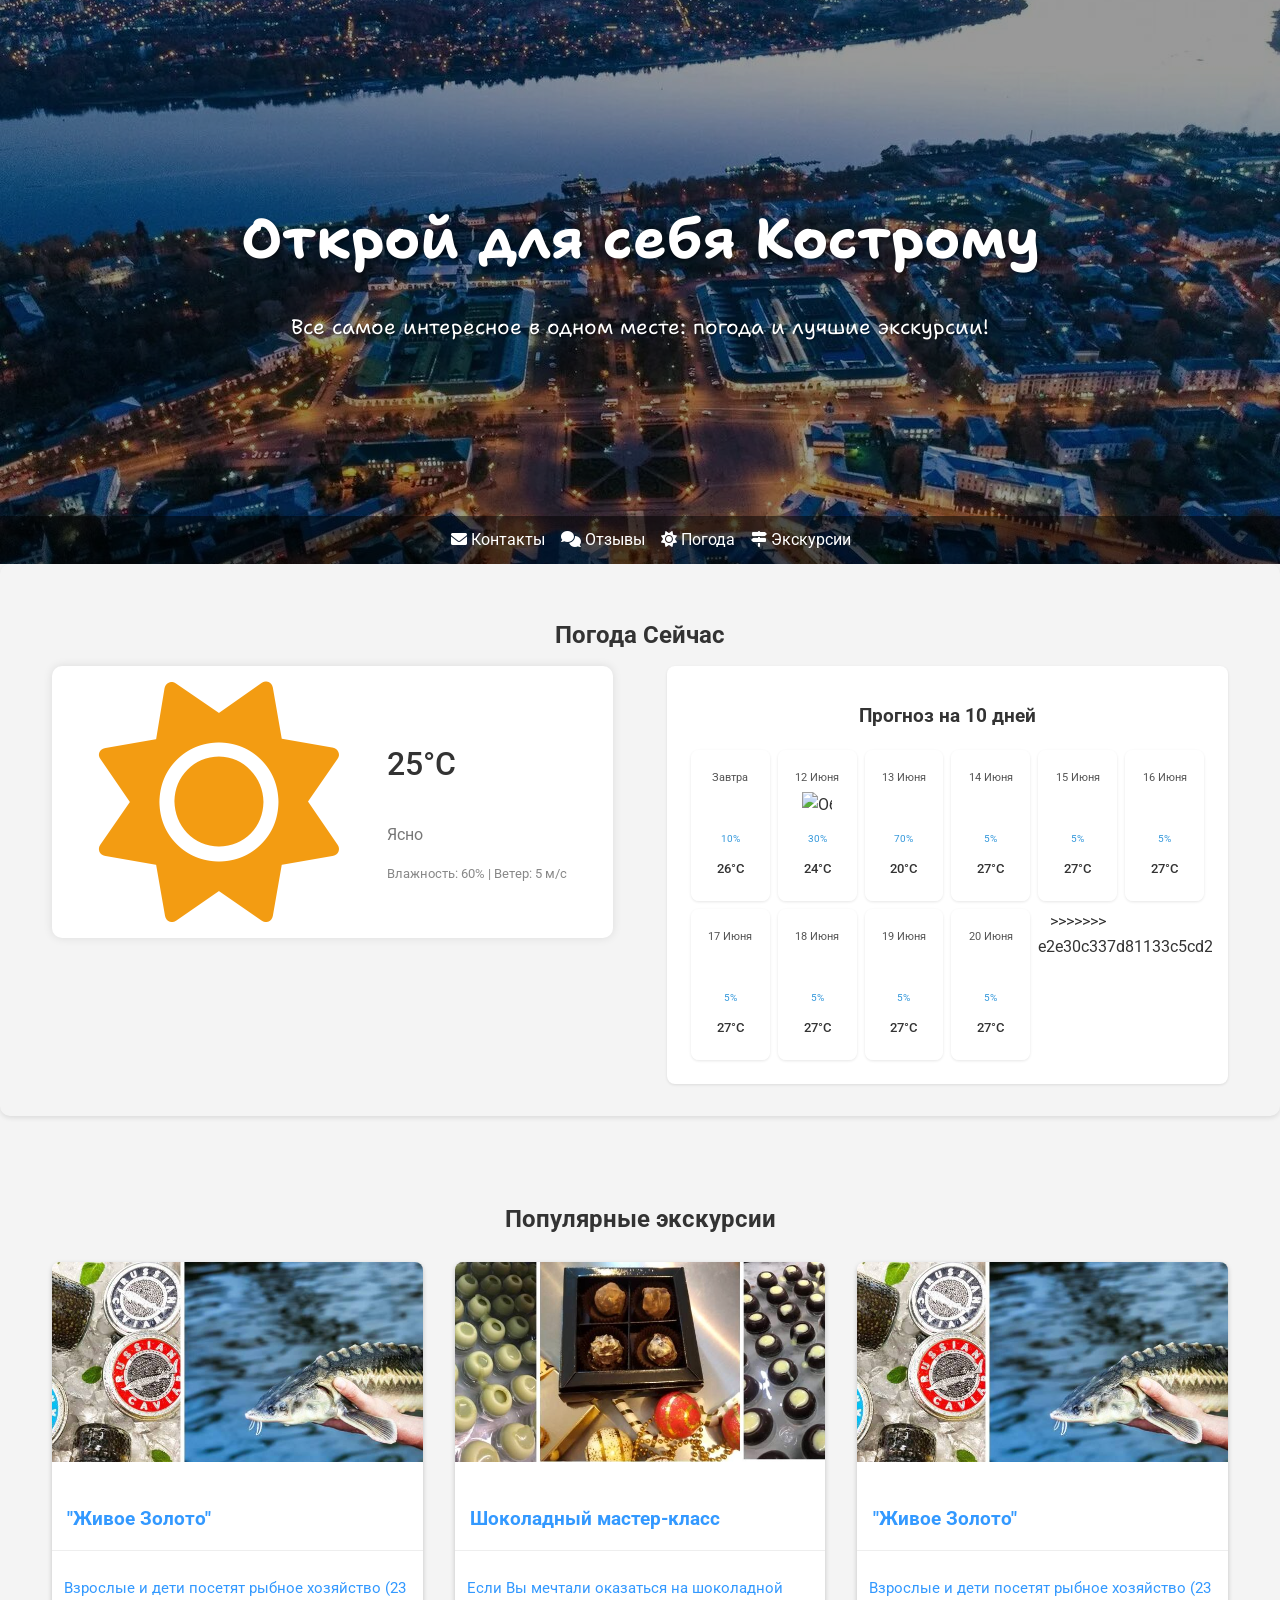
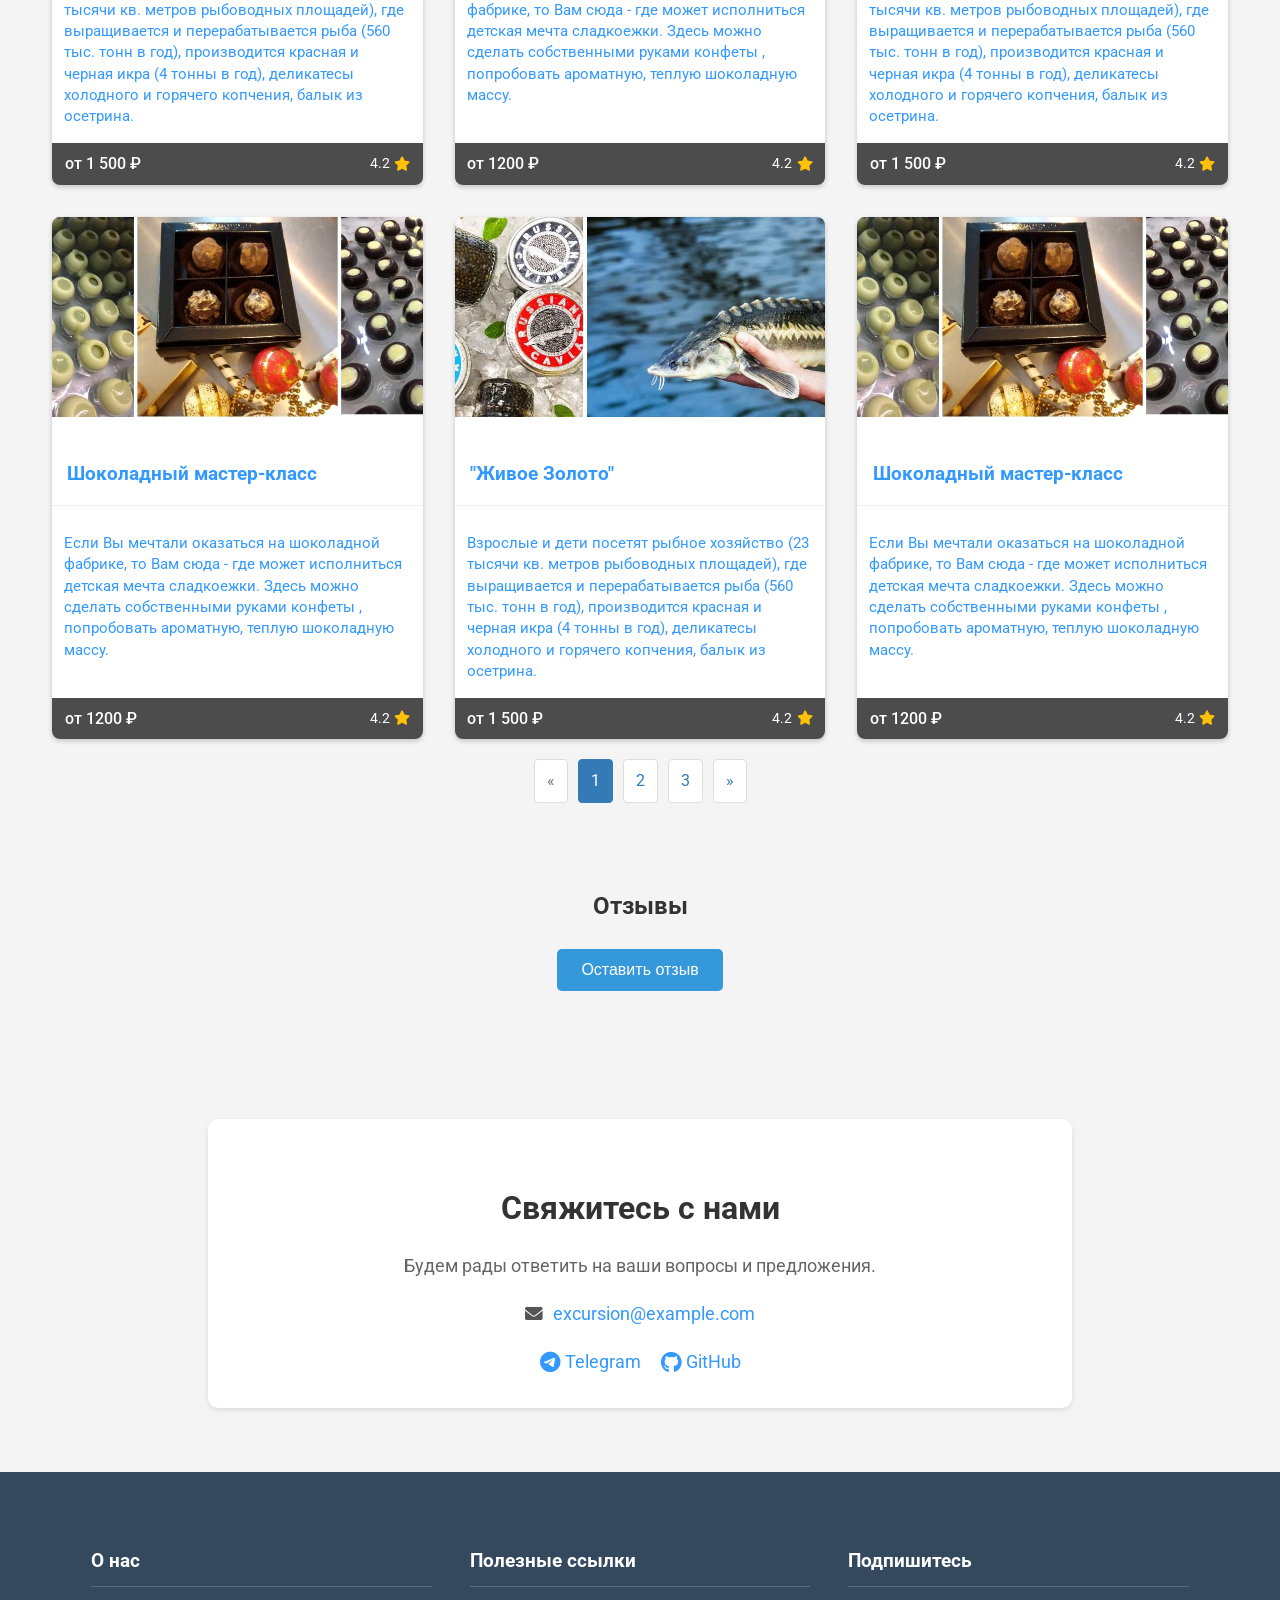
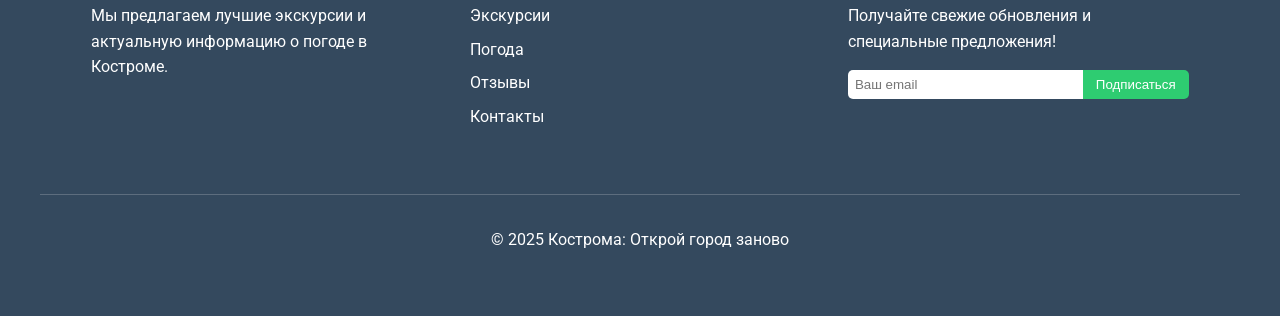
==== commit 4edd8905: "Merge branch 'website' of https://github.com/CapybaraBread/Travel_and_weather_site into website" ====
--- a/website/index.html
+++ b/website/index.html
@@ -23,14 +23,16 @@
                 <a href="#contact" class="nav__link"><i class="fas fa-envelope"></i> Контакты</a>
                 <a href="#reviews" class="nav__link"><i class="fas fa-comments"></i> Отзывы</a>
                 <a href="#weather" class="nav__link"><i class="fas fa-sun"></i> Погода</a>
+                <a href="#popular-excursions" class="nav__link"><i class="fas fa-map-signs"></i> Экскурсии</a>
             </nav>
         </div>
     </header>
 
     <section id="weather" class="weather">
-        <h2 class="weather__title">Погода Сейчас</h2>
-        <div class="weather__wrapper">
-            <div class="weather__current" id="current-weather">
+        <div class="container">
+            <h2 class="weather__title">Погода Сейчас</h2>
+            <div class="weather__wrapper">
+                <div class="weather__current" id="current-weather">
                     <div class="weather__container">
                         <div class="weather__icon"><i class="fas fa-sun fa-5x"></i></div>
                         <div class="weather__info">
@@ -40,259 +42,317 @@
                         </div>
                     </div>
                 </div>
-            <div class="weather__forecast">
-                <h3 class="weather__forecast-title">Прогноз на 10 дней</h3>
-                <div class="weather__forecast-list">
-                    <div class="weather__forecast-item">
-                        <p class="weather__forecast-date">Завтра</p>
-                        <img src="media/imge/weather-icons/sun.svg" alt="Ясно" class="weather__forecast-icon">
-                        <p class="weather__forecast-probability">10%</p>
-                        <p class="weather__forecast-temperature">26°C</p>
+                <div class="weather__forecast">
+                    <h3 class="weather__forecast-title">Прогноз на 10 дней</h3>
+                    <div class="weather__forecast-list">
+                        <div class="weather__forecast-item">
+                            <p class="weather__forecast-date">Завтра</p>
+                            <img src="media/imge/weather-icons/sun.svg" alt="Ясно" class="weather__forecast-icon">
+                            <p class="weather__forecast-probability">10%</p>
+                            <p class="weather__forecast-temperature">26°C</p>
+                        </div>
+                        <div class="weather__forecast-item">
+                            <p class="weather__forecast-date">12 Июня</p>
+                            <img src="media/imge/weather-icons/cloudy.svg" alt="Облачно" class="weather__forecast-icon">
+                            <p class="weather__forecast-probability">30%</p>
+                            <p class="weather__forecast-temperature">24°C</p>
+                        </div>
+                        <div class="weather__forecast-item">
+                            <p class="weather__forecast-date">13 Июня</p>
+                            <img src="media/imge/weather-icons/rain.svg" alt="Дождь" class="weather__forecast-icon">
+                            <p class="weather__forecast-probability">70%</p>
+                            <p class="weather__forecast-temperature">20°C</p>
+                        </div>
+                        <div class="weather__forecast-item">
+                            <p class="weather__forecast-date">14 Июня</p>
+                            <img src="media/imge/weather-icons/sun.svg" alt="Ясно" class="weather__forecast-icon">
+                            <p class="weather__forecast-probability">5%</p>
+                            <p class="weather__forecast-temperature">27°C</p>
+                        </div>
+                        <div class="weather__forecast-item">
+                            <p class="weather__forecast-date">15 Июня</p>
+                            <img src="media/imge/weather-icons/sun.svg" alt="Ясно" class="weather__forecast-icon">
+                            <p class="weather__forecast-probability">5%</p>
+                            <p class="weather__forecast-temperature">27°C</p>
+                        </div>
+                        <div class="weather__forecast-item">
+                            <p class="weather__forecast-date">16 Июня</p>
+                            <img src="media/imge/weather-icons/sun.svg" alt="Ясно" class="weather__forecast-icon">
+                            <p class="weather__forecast-probability">5%</p>
+                            <p class="weather__forecast-temperature">27°C</p>
+                        </div>
+                        <div class="weather__forecast-item">
+                            <p class="weather__forecast-date">17 Июня</p>
+                            <img src="media/imge/weather-icons/sun.svg" alt="Ясно" class="weather__forecast-icon">
+                            <p class="weather__forecast-probability">5%</p>
+                            <p class="weather__forecast-temperature">27°C</p>
+                        </div>
+                        <div class="weather__forecast-item">
+                            <p class="weather__forecast-date">18 Июня</p>
+                            <img src="media/imge/weather-icons/sun.svg" alt="Ясно" class="weather__forecast-icon">
+                            <p class="weather__forecast-probability">5%</p>
+                            <p class="weather__forecast-temperature">27°C</p>
+                        </div>
+                        <div class="weather__forecast-item">
+                            <p class="weather__forecast-date">19 Июня</p>
+                            <img src="media/imge/weather-icons/sun.svg" alt="Ясно" class="weather__forecast-icon">
+                            <p class="weather__forecast-probability">5%</p>
+                            <p class="weather__forecast-temperature">27°C</p>
+                        </div>
+                        <div class="weather__forecast-item">
+                            <p class="weather__forecast-date">20 Июня</p>
+                            <img src="media/imge/weather-icons/sun.svg" alt="Ясно" class="weather__forecast-icon">
+                            <p class="weather__forecast-probability">5%</p>
+                            <p class="weather__forecast-temperature">27°C</p>
+                        </div>
+>>>>>>> e2e30c337d81133c5cd273ba86a2b9d1a54d5ac3
                     </div>
-                    <div class="weather__forecast-item">
-                        <p class="weather__forecast-date">12 Июня</p>
-                        <img src="media/imge/weather-icons/cloud.svg" alt="Облачно" class="weather__forecast-icon">
-                        <p class="weather__forecast-probability">30%</p>
-                        <p class="weather__forecast-temperature">24°C</p>
+                </div>
+            </div>
+        </div>
+    </section>
+
+    <section id="popular-excursions" class="excursions">
+        <div class="container">
+            <h2 class="excursions__title">Популярные экскурсии</h2>
+            <div class="excursion-grid">
+                <div class="excursion-card">
+                    <a href="#">
+                        <img src="media/imge/Kostroma/Living_Gold.png" alt="'Живое Золото'- Рыбоводное хозяйство" class="excursion-card__image">
+                        <h3 class="excursion-card__title">"Живое Золото"</h3>
+                        <p class="excursion-card__description">Взрослые и дети посетят рыбное хозяйство (23 тысячи кв. метров рыбоводных площадей),
+                            где выращивается и перерабатывается рыба (560 тыс. тонн в год), производится красная и черная икра
+                            (4 тонны в год), деликатесы холодного и горячего копчения, балык из осетрина.</p>
+                        <div class="excursion-card__footer">
+                            <p class="excursion-card__price">от 1 500 ₽</p>
+                            <div class="excursion-card__rating">
+                                <span>4.2</span>
+                                <i class="fas fa-star"></i>
+                            </div>
+                        </div>
+                    </a>
+                </div>
+
+                <div class="excursion-card">
+                    <a href="#">
+                        <img src="media/imge/Kostroma/Chocolate.png" alt="Шоколадный мастер-класс" class="excursion-card__image">
+                        <h3 class="excursion-card__title">Шоколадный мастер-класс</h3>
+                        <p class="excursion-card__description">Если Вы мечтали оказаться на шоколадной фабрике, то Вам сюда -  где  может исполниться детская мечта сладкоежки.
+                            Здесь  можно сделать собственными  руками конфеты , попробовать ароматную, теплую шоколадную массу.</p>
+                        <div class="excursion-card__footer">
+                            <p class="excursion-card__price">от 1200 ₽</p>
+                            <div class="excursion-card__rating">
+                                <span>4.2</span>
+                                <i class="fas fa-star"></i>
+                            </div>
+                        </div>
+                    </a>
+                </div>
+
+                <div class="excursion-card">
+                    <a href="#">
+                        <img src="media/imge/Kostroma/Living_Gold.png" alt="'Живое Золото'- Рыбоводное хозяйство" class="excursion-card__image">
+                        <h3 class="excursion-card__title">"Живое Золото"</h3>
+                        <p class="excursion-card__description">Взрослые и дети посетят рыбное хозяйство (23 тысячи кв. метров рыбоводных площадей),
+                            где выращивается и перерабатывается рыба (560 тыс. тонн в год), производится красная и черная икра
+                            (4 тонны в год), деликатесы холодного и горячего копчения, балык из осетрина.</p>
+                        <div class="excursion-card__footer">
+                            <p class="excursion-card__price">от 1 500 ₽</p>
+                            <div class="excursion-card__rating">
+                                <span>4.2</span>
+                                <i class="fas fa-star"></i>
+                            </div>
+                        </div>
+                    </a>
+                </div>
+
+                <div class="excursion-card">
+                    <a href="#">
+                        <img src="media/imge/Kostroma/Chocolate.png" alt="Шоколадный мастер-класс" class="excursion-card__image">
+                        <h3 class="excursion-card__title">Шоколадный мастер-класс</h3>
+                        <p class="excursion-card__description">Если Вы мечтали оказаться на шоколадной фабрике, то Вам сюда -  где  может исполниться детская мечта сладкоежки.
+                            Здесь  можно сделать собственными  руками конфеты , попробовать ароматную, теплую шоколадную массу.</p>
+                        <div class="excursion-card__footer">
+                            <p class="excursion-card__price">от 1200 ₽</p>
+                            <div class="excursion-card__rating">
+                                <span>4.2</span>
+                                <i class="fas fa-star"></i>
+                            </div>
+                        </div>
+                    </a>
+                </div>
+                <div class="excursion-card">
+                    <a href="#">
+                        <img src="media/imge/Kostroma/Living_Gold.png" alt="'Живое Золото'- Рыбоводное хозяйство" class="excursion-card__image">
+                        <h3 class="excursion-card__title">"Живое Золото"</h3>
+                        <p class="excursion-card__description">Взрослые и дети посетят рыбное хозяйство (23 тысячи кв. метров рыбоводных площадей),
+                            где выращивается и перерабатывается рыба (560 тыс. тонн в год), производится красная и черная икра
+                            (4 тонны в год), деликатесы холодного и горячего копчения, балык из осетрина.</p>
+                        <div class="excursion-card__footer">
+                            <p class="excursion-card__price">от 1 500 ₽</p>
+                            <div class="excursion-card__rating">
+                                <span>4.2</span>
+                                <i class="fas fa-star"></i>
+                            </div>
+                        </div>
+                    </a>
+                </div>
+
+                <div class="excursion-card">
+                    <a href="#">
+                        <img src="media/imge/Kostroma/Chocolate.png" alt="Шоколадный мастер-класс" class="excursion-card__image">
+                        <h3 class="excursion-card__title">Шоколадный мастер-класс</h3>
+                        <p class="excursion-card__description">Если Вы мечтали оказаться на шоколадной фабрике, то Вам сюда -  где  может исполниться детская мечта сладкоежки.
+                            Здесь  можно сделать собственными  руками конфеты , попробовать ароматную, теплую шоколадную массу.</p>
+                        <div class="excursion-card__footer">
+                            <p class="excursion-card__price">от 1200 ₽</p>
+                            <div class="excursion-card__rating">
+                                <span>4.2</span>
+                                <i class="fas fa-star"></i>
+                            </div>
+                        </div>
+                    </a>
+                </div>
+            </div>
+            <div class="pagination">
+                <a href="#" class="disabled">&laquo;</a>
+                <a href="#" class="current">1</a>
+                <a href="#">2</a>
+                <a href="#">3</a>
+                <a href="#">&raquo;</a>
+            </div>
+        </div>
+    </section>
+
+    <section id="reviews" class="reviews">
+        <div class="container">
+            <h2 class="reviews__title">Отзывы</h2>
+            <button id="open-review-modal" class="reviews__button">Оставить отзыв</button>
+
+            <div id="review-modal" class="modal">
+                <div class="modal-content">
+                    <span class="close-button">&times;</span>
+                    <h3>Оставьте свой отзыв</h3>
+                    <form id="review-form">
+                        <label for="name">Имя:</label>
+                        <input type="text" id="name" name="name" required>
+
+                        <label for="comment">Отзыв:</label>
+                        <textarea id="comment" name="comment" rows="4" required></textarea>
+
+                        <button type="submit">Опубликовать</button>
+                    </form>
+                </div>
+            </div>
+
+            <div id="reviews-container" class="reviews__container">
+                <!-- Здесь будут отображаться отзывы -->
+            </div>
+        </div>
+    </section>
+
+    <section id="content" class="content">
+        <div class="container">
+            <div class="footer-content">
+                <section id="contact" class="contact">
+                    <div class="contact-info">
+                        <h3 class="contact-info__title">Свяжитесь с нами</h3>
+                        <p class="contact-info__description">Будем рады ответить на ваши вопросы и предложения.</p>
+                        <div class="contact-details">
+                            <p class="contact-details__item">
+                                <i class="fas fa-envelope"></i>
+                                <a href="mailto:excursion@example.com">excursion@example.com</a>
+                            </p>
+                        </div>
+                        <div class="contact-info__social">
+                            <a href="#" target="_blank" class="contact-info__social-link">
+                                <i class="fab fa-telegram"></i>
+                                <span>Telegram</span>
+                            </a>
+                            <a href="#" target="_blank" class="contact-info__social-link">
+                                <i class="fab fa-github"></i>
+                                <span>GitHub</span>
+                            </a>
+                        </div>
                     </div>
-                    <div class="weather__forecast-item">
-                        <p class="weather__forecast-date">13 Июня</p>
-                        <img src="media/imge/weather-icons/rain.svg" alt="Дождь" class="weather__forecast-icon">
-                        <p class="weather__forecast-probability">70%</p>
-                        <p class="weather__forecast-temperature">20°C</p>
-                    </div>
-                    <div class="weather__forecast-item">
-                        <p class="weather__forecast-date">14 Июня</p>
-                        <img src="media/imge/weather-icons/sun.svg" alt="Ясно" class="weather__forecast-icon">
-                        <p class="weather__forecast-probability">5%</p>
-                        <p class="weather__forecast-temperature">27°C</p>
-                    </div>
-                    <div class="weather__forecast-item">
-                        <p class="weather__forecast-date">15 Июня</p>
-                        <img src="media/imge/weather-icons/sun.svg" alt="Ясно" class="weather__forecast-icon">
-                        <p class="weather__forecast-probability">5%</p>
-                        <p class="weather__forecast-temperature">27°C</p>
-                    </div>
-                    <div class="weather__forecast-item">
-                        <p class="weather__forecast-date">16 Июня</p>
-                        <img src="media/imge/weather-icons/sun.svg" alt="Ясно" class="weather__forecast-icon">
-                        <p class="weather__forecast-probability">5%</p>
-                        <p class="weather__forecast-temperature">27°C</p>
-                    </div>
-                    <div class="weather__forecast-item">
-                        <p class="weather__forecast-date">17 Июня</p>
-                        <img src="media/imge/weather-icons/sun.svg" alt="Ясно" class="weather__forecast-icon">
-                        <p class="weather__forecast-probability">5%</p>
-                        <p class="weather__forecast-temperature">27°C</p>
-                    </div>
-                    <div class="weather__forecast-item">
-                        <p class="weather__forecast-date">18 Июня</p>
-                        <img src="media/imge/weather-icons/sun.svg" alt="Ясно" class="weather__forecast-icon">
-                        <p class="weather__forecast-probability">5%</p>
-                        <p class="weather__forecast-temperature">27°C</p>
-                    </div>
-                    <div class="weather__forecast-item">
-                        <p class="weather__forecast-date">19 Июня</p>
-                        <img src="media/imge/weather-icons/sun.svg" alt="Ясно" class="weather__forecast-icon">
-                        <p class="weather__forecast-probability">5%</p>
-                        <p class="weather__forecast-temperature">27°C</p>
-                    </div>
-                    <div class="weather__forecast-item">
-                        <p class="weather__forecast-date">20 Июня</p>
-                        <img src="media/imge/weather-icons/sun.svg" alt="Ясно" class="weather__forecast-icon">
-                        <p class="weather__forecast-probability">5%</p>
-                        <p class="weather__forecast-temperature">27°C</p>
-                    </div>
-                </div>
+                </section>
             </div>
         </div>
     </section>
 
-    <section id="popular-excursions" class="excursions">
-        <h2 class="excursions__title">Популярные экскурсии</h2>
-        <div class="excursion-grid">
-            <div class="excursion-card">
-                <img src="media/imge/Kostroma/Living_Gold.png" alt="'Живое Золото'- Рыбоводное хозяйство" class="excursion-card__image">
-                <h3 class="excursion-card__title">"Живое Золото"</h3>
-                <p class="excursion-card__description">Взрослые и дети посетят рыбное хозяйство (23 тысячи кв. метров рыбоводных площадей),
-                    где выращивается и перерабатывается рыба (560 тыс. тонн в год), производится красная и черная икра
-                    (4 тонны в год), деликатесы холодного и горячего копчения, балык из осетрина.</p>
-                <div class="excursion-card__footer">
-                    <p class="excursion-card__price">от 1 500 ₽</p>
-                    <div class="excursion-card__rating">
-                        <span>4.2</span>
-                        <i class="fas fa-star"></i>
-                    </div>
-                </div>
-            </div>
-
-            <div class="excursion-card">
-                <img src="media/imge/Kostroma/Chocolate.png" alt="Шоколадный мастер-класс" class="excursion-card__image">
-                <h3 class="excursion-card__title">Шоколадный мастер-класс</h3>
-                <p class="excursion-card__description">Если Вы мечтали оказаться на шоколадной фабрике, то Вам сюда -  где  может исполниться детская мечта сладкоежки.
-                    Здесь  можно сделать собственными  руками конфеты , попробовать ароматную, теплую шоколадную массу.</p>
-                <div class="excursion-card__footer">
-                    <p class="excursion-card__price">от 1200 ₽</p>
-                    <div class="excursion-card__rating">
-                        <span>4.2</span>
-                        <i class="fas fa-star"></i>
-                    </div>
-                </div>
-            </div>
-
-            <div class="excursion-card">
-                <img src="media/imge/Kostroma/Living_Gold.png" alt="'Живое Золото'- Рыбоводное хозяйство" class="excursion-card__image">
-                <h3 class="excursion-card__title">"Живое Золото"</h3>
-                <p class="excursion-card__description">Взрослые и дети посетят рыбное хозяйство (23 тысячи кв. метров рыбоводных площадей),
-                    где выращивается и перерабатывается рыба (560 тыс. тонн в год), производится красная и черная икра
-                    (4 тонны в год), деликатесы холодного и горячего копчения, балык из осетрина.</p>
-                <div class="excursion-card__footer">
-                    <p class="excursion-card__price">от 1 500 ₽</p>
-                    <div class="excursion-card__rating">
-                        <span>4.2</span>
-                        <i class="fas fa-star"></i>
-                    </div>
-                </div>
-            </div>
-
-            <div class="excursion-card">
-                <img src="media/imge/Kostroma/Chocolate.png" alt="Шоколадный мастер-класс" class="excursion-card__image">
-                <h3 class="excursion-card__title">Шоколадный мастер-класс</h3>
-                <p class="excursion-card__description">Если Вы мечтали оказаться на шоколадной фабрике, то Вам сюда -  где  может исполниться детская мечта сладкоежки.
-Здесь  можно сделать собственными  руками конфеты , попробовать ароматную, теплую шоколадную массу.</p>
-                <div class="excursion-card__footer">
-                    <p class="excursion-card__price">от 1200 ₽</p>
-                    <div class="excursion-card__rating">
-                        <span>4.2</span>
-                        <i class="fas fa-star"></i>
-                    </div>
-                </div>
-            </div>
-    </section>
-
-    <section id="reviews" class="reviews">
-        <h2 class="reviews__title">Отзывы</h2>
-        <button id="open-review-modal" class="reviews__button">Оставить отзыв</button>
-
-        <div id="review-modal" class="modal">
-            <div class="modal-content">
-                <span class="close-button">&times;</span>
-                <h3>Оставьте свой отзыв</h3>
-                <form id="review-form">
-                    <label for="name">Имя:</label>
-                    <input type="text" id="name" name="name" required>
-
-                    <label for="comment">Отзыв:</label>
-                    <textarea id="comment" name="comment" rows="4" required></textarea>
-
-                    <button type="submit">Опубликовать</button>
-                </form>
-            </div>
-        </div>
-
-        <div id="reviews-container" class="reviews__container">
-            <!-- Здесь будут отображаться отзывы -->
-        </div>
-    </section>
-
-    <section id="content" class="content">
-        <div class="footer-content">
-            <section id="contact" class="contact">
-                <div class="contact-info">
-                    <h3 class="contact-info__title">Свяжитесь с нами</h3>
-                    <p class="contact-info__description">Будем рады ответить на ваши вопросы и предложения.</p>
-                    <div class="contact-details">
-                        <p class="contact-details__item">
-                            <i class="fas fa-envelope"></i>
-                            <a href="mailto:excursion@example.com">excursion@example.com</a>
-                        </p>
-                    </div>
-                    <div class="contact-info__social">
-                        <a href="#" target="_blank" class="contact-info__social-link">
-                            <i class="fab fa-telegram"></i>
-                            <span>Telegram</span>
-                        </a>
-                        <a href="#" target="_blank" class="contact-info__social-link">
-                            <i class="fab fa-github"></i>
-                            <span>GitHub</span>
-                        </a>
-                    </div>
-                </div>
-            </section>
-        </div>
-    </section>
-    
     <footer class="footer">
-        <div class="footer__container">
-            <div class="footer__section">
-                <h4 class="footer__title">О нас</h4>
-                <p>Мы предлагаем лучшие экскурсии и актуальную информацию о погоде в Костроме.</p>
-            </div>
-            <div class="footer__section">
-                <h4 class="footer__title">Полезные ссылки</h4>
-                <ul class="footer__list">
-                    <li><a href="#">Экскурсии</a></li>
-                    <li><a href="#">Погода</a></li>
-                    <li><a href="#">Отзывы</a></li>
-                    <li><a href="#">Контакты</a></li>
-                </ul>
-            </div>
-            <div class="footer__section">
-                <h4 class="footer__title">Подпишитесь</h4>
-                <p>Получайте свежие обновления и специальные предложения!</p>
-                <form class="footer__form">
-                    <input type="email" placeholder="Ваш email">
-                    <button type="submit">Подписаться</button>
-                </form>
-            </div>
-        </div>
-        <p class="footer__copyright">&copy; 2025 Кострома: Открой город заново</p>
+        <div class="container">
+            <div class="footer__container">
+                <div class="footer__section">
+                    <h4 class="footer__title">О нас</h4>
+                    <p>Мы предлагаем лучшие экскурсии и актуальную информацию о погоде в Костроме.</p>
+                </div>
+                <div class="footer__section">
+                    <h4 class="footer__title">Полезные ссылки</h4>
+                    <ul class="footer__list">
+                        <li><a href="#">Экскурсии</a></li>
+                        <li><a href="#">Погода</a></li>
+                        <li><a href="#">Отзывы</a></li>
+                        <li><a href="#">Контакты</a></li>
+                    </ul>
+                </div>
+                <div class="footer__section">
+                    <h4 class="footer__title">Подпишитесь</h4>
+                    <p>Получайте свежие обновления и специальные предложения!</p>
+                    <form class="footer__form">
+                        <input type="email" placeholder="Ваш email">
+                        <button type="submit">Подписаться</button>
+                    </form>
+                </div>
+            </div>
+            <p class="footer__copyright">&copy; 2025 Кострома: Открой город заново</p>
+        </div>
     </footer>
 
     <script>
-            // Код для модального окна отзывов
-            const modal = document.getElementById("review-modal");
-            const openModalButton = document.getElementById("open-review-modal");
-            const closeModalButton = document.querySelector(".close-button");
-            const reviewForm = document.getElementById("review-form");
-            const reviewsContainer = document.getElementById("reviews-container");
-
-            openModalButton.addEventListener("click", () => {
-                modal.style.display = "block";
-            });
-            closeModalButton.addEventListener("click", () => {
+        // Код для модального окна отзывов
+        const modal = document.getElementById("review-modal");
+        const openModalButton = document.getElementById("open-review-modal");
+        const closeModalButton = document.querySelector(".close-button");
+        const reviewForm = document.getElementById("review-form");
+        const reviewsContainer = document.getElementById("reviews-container");
+
+        openModalButton.addEventListener("click", () => {
+            modal.style.display = "block";
+        });
+        closeModalButton.addEventListener("click", () => {
+            modal.style.display = "none";
+        });
+
+        window.addEventListener("click", (event) => {
+            if (event.target == modal) {
                 modal.style.display = "none";
-            });
-
-            window.addEventListener("click", (event) => {
-                if (event.target == modal) {
-                    modal.style.display = "none";
-                }
-            });
-
-            reviewForm.addEventListener("submit", (event) => {
-                event.preventDefault();
-                const name = document.getElementById("name").value;
-                const comment = document.getElementById("comment").value;
-
-                // Создаем элемент отзыва
-                const reviewElement = document.createElement("div");
-                reviewElement.classList.add("review");
-                reviewElement.innerHTML = `
-                    <h4>${name}</h4>
-                    <p>${comment}</p>
-                `;
-
-                // Добавляем отзыв в контейнер
-                reviewsContainer.appendChild(reviewElement);
-
-                // Очищаем форму
-                document.getElementById("name").value = "";
-                document.getElementById("comment").value = "";
-
-                // Закрываем модальное окно
-                modal.style.display = "none";
-            });
+            }
+        });
+
+        reviewForm.addEventListener("submit", (event) => {
+            event.preventDefault();
+            const name = document.getElementById("name").value;
+            const comment = document.getElementById("comment").value;
+
+            // Создаем элемент отзыва
+            const reviewElement = document.createElement("div");
+            reviewElement.classList.add("review");
+            reviewElement.innerHTML = `
+                <h4>${name}</h4>
+                <p>${comment}</p>
+            `;
+
+            // Добавляем отзыв в контейнер
+            reviewsContainer.appendChild(reviewElement);
+
+            // Очищаем форму
+            document.getElementById("name").value = "";
+            document.getElementById("comment").value = "";
+
+            // Закрываем модальное окно
+            modal.style.display = "none";
+        });
     </script>
 </body>
 </html>
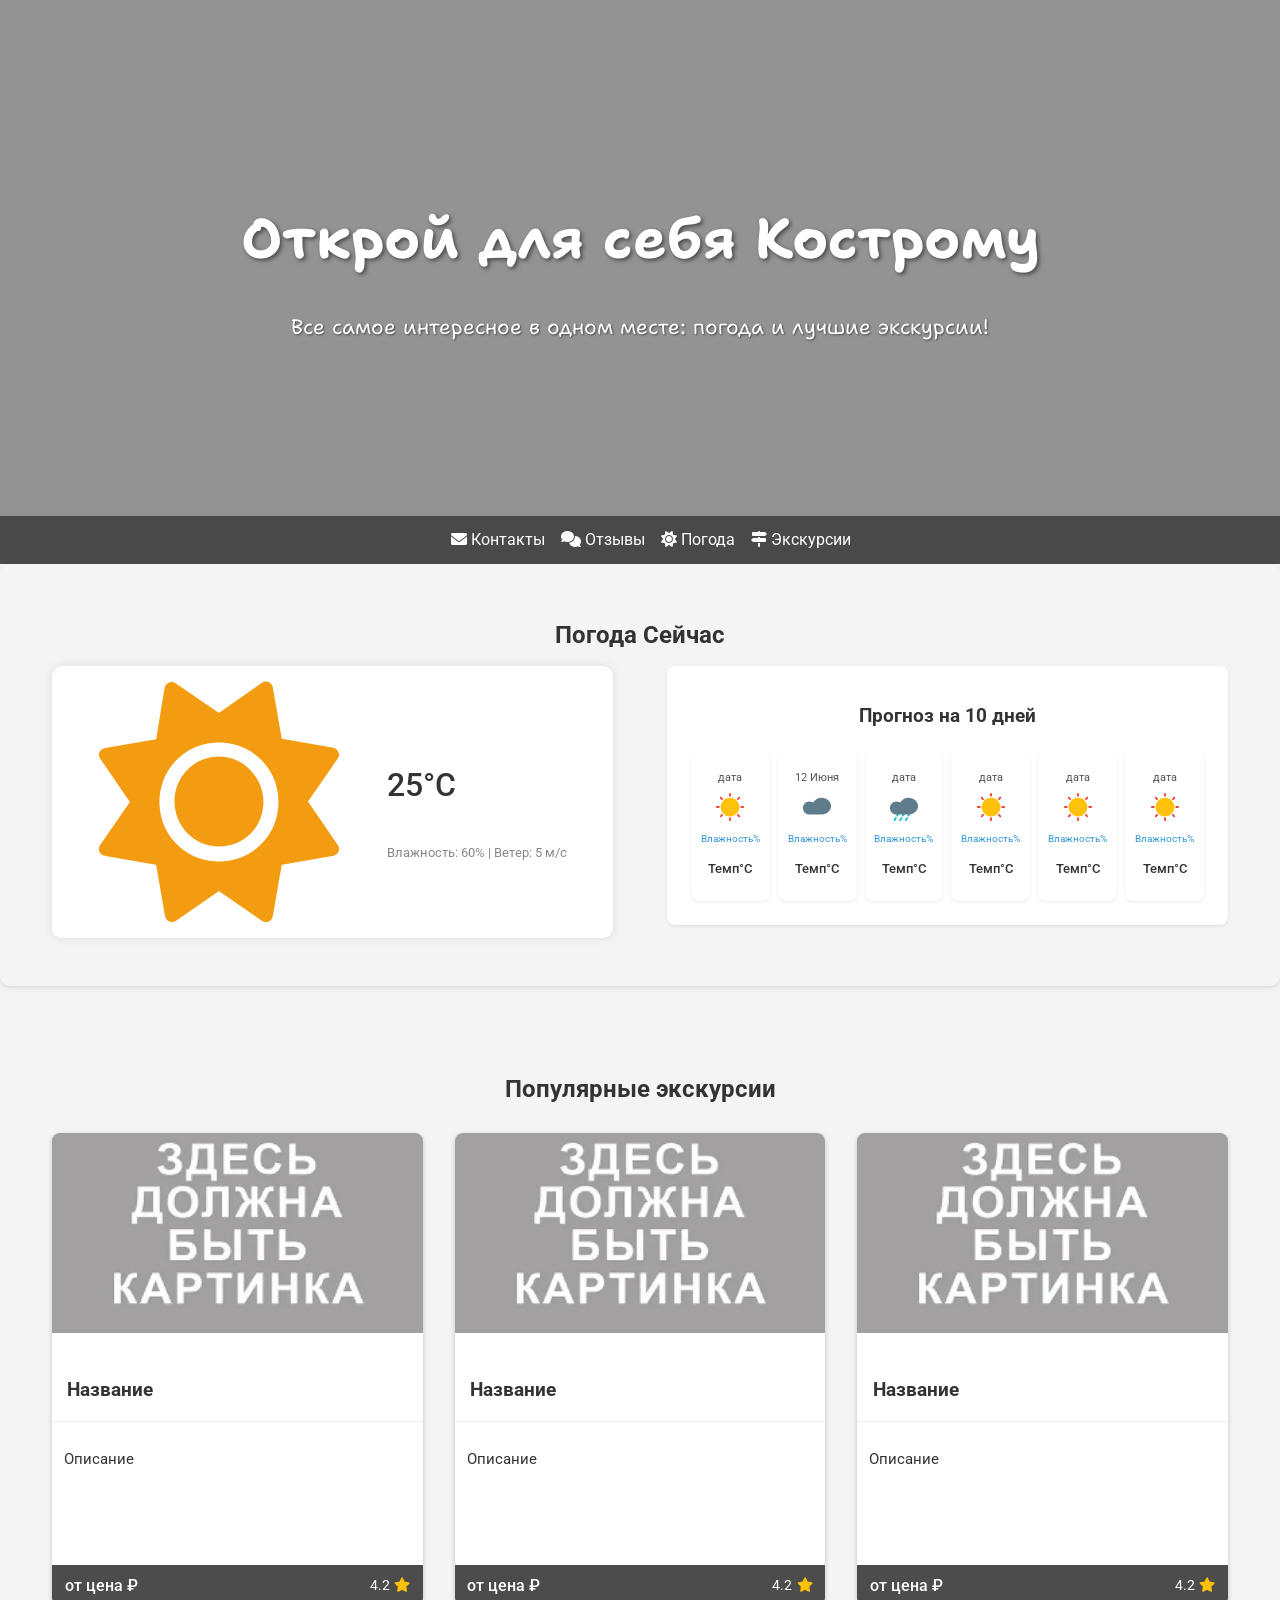
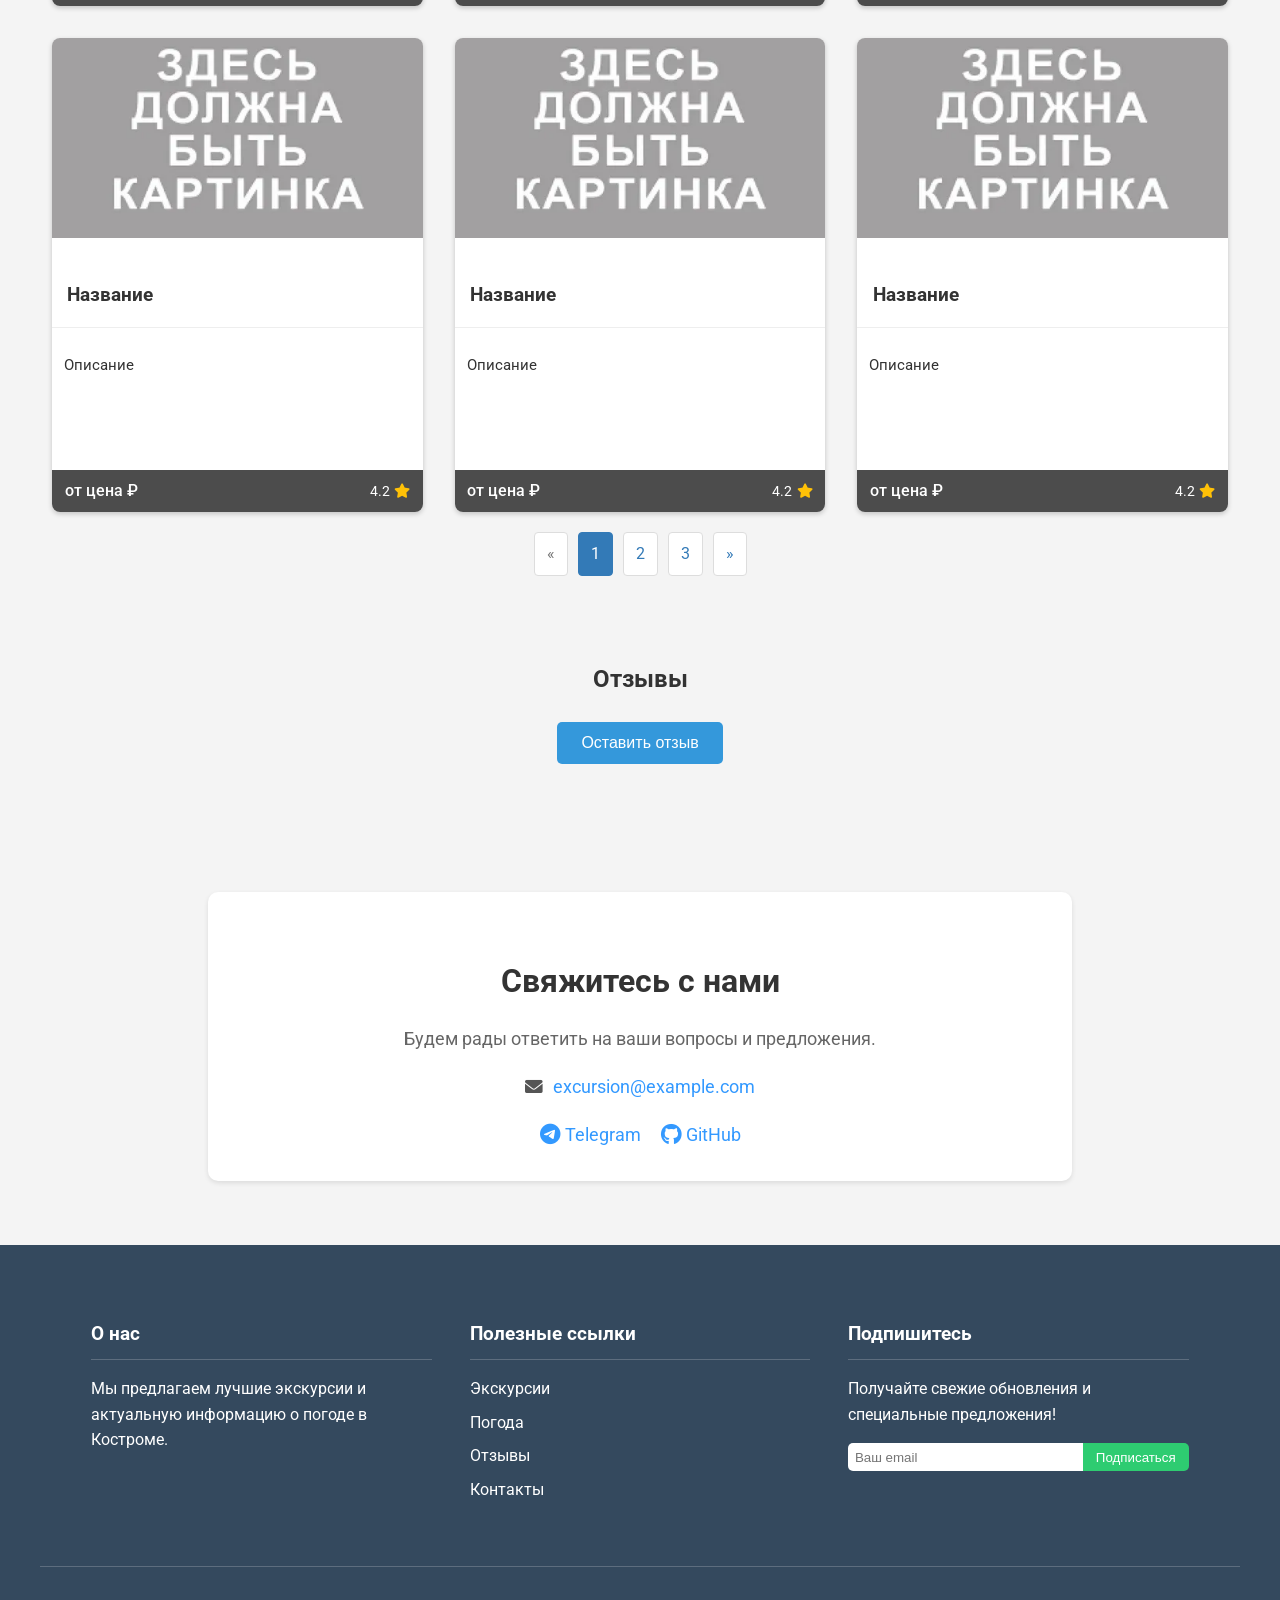
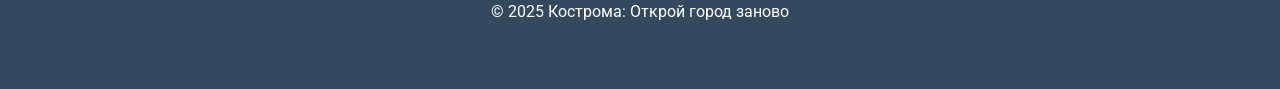
==== commit 50e4800d: "updating website" ====
--- a/website/index.html
+++ b/website/index.html
@@ -13,7 +13,7 @@
 </head>
 <body class="page">
     <header class="header">
-        <div class="hero-image" style="background: url('media/imge/Kostroma/Kostroma.png') center/cover no-repeat;">
+        <div class="hero-image" style="background: url('media\imge\City.png') center/cover no-repeat;">
             <div class="hero-overlay"></div>
             <div class="hero-text">
                 <h1 class="hero-text__title">Открой для себя Кострому</h1>
@@ -37,7 +37,6 @@
                         <div class="weather__icon"><i class="fas fa-sun fa-5x"></i></div>
                         <div class="weather__info">
                             <p class="weather__temperature">25°C</p>
-                            <p class="weather__condition">Ясно</p>
                             <p class="weather__details">Влажность: 60% | Ветер: 5 м/с</p>
                         </div>
                     </div>
@@ -46,66 +45,41 @@
                     <h3 class="weather__forecast-title">Прогноз на 10 дней</h3>
                     <div class="weather__forecast-list">
                         <div class="weather__forecast-item">
-                            <p class="weather__forecast-date">Завтра</p>
-                            <img src="media/imge/weather-icons/sun.svg" alt="Ясно" class="weather__forecast-icon">
-                            <p class="weather__forecast-probability">10%</p>
-                            <p class="weather__forecast-temperature">26°C</p>
+                            <p class="weather__forecast-date">дата</p>
+                            <img src="media\imge\ico\weather-icons\ico-Sunshine.svg" alt="Ясно" class="weather__forecast-icon">
+                            <p class="weather__forecast-probability">Влажность%</p>
+                            <p class="weather__forecast-temperature">Темп°C</p>
                         </div>
                         <div class="weather__forecast-item">
                             <p class="weather__forecast-date">12 Июня</p>
-                            <img src="media/imge/weather-icons/cloudy.svg" alt="Облачно" class="weather__forecast-icon">
-                            <p class="weather__forecast-probability">30%</p>
-                            <p class="weather__forecast-temperature">24°C</p>
-                        </div>
-                        <div class="weather__forecast-item">
-                            <p class="weather__forecast-date">13 Июня</p>
-                            <img src="media/imge/weather-icons/rain.svg" alt="Дождь" class="weather__forecast-icon">
-                            <p class="weather__forecast-probability">70%</p>
-                            <p class="weather__forecast-temperature">20°C</p>
-                        </div>
-                        <div class="weather__forecast-item">
-                            <p class="weather__forecast-date">14 Июня</p>
-                            <img src="media/imge/weather-icons/sun.svg" alt="Ясно" class="weather__forecast-icon">
-                            <p class="weather__forecast-probability">5%</p>
-                            <p class="weather__forecast-temperature">27°C</p>
-                        </div>
-                        <div class="weather__forecast-item">
-                            <p class="weather__forecast-date">15 Июня</p>
-                            <img src="media/imge/weather-icons/sun.svg" alt="Ясно" class="weather__forecast-icon">
-                            <p class="weather__forecast-probability">5%</p>
-                            <p class="weather__forecast-temperature">27°C</p>
-                        </div>
-                        <div class="weather__forecast-item">
-                            <p class="weather__forecast-date">16 Июня</p>
-                            <img src="media/imge/weather-icons/sun.svg" alt="Ясно" class="weather__forecast-icon">
-                            <p class="weather__forecast-probability">5%</p>
-                            <p class="weather__forecast-temperature">27°C</p>
-                        </div>
-                        <div class="weather__forecast-item">
-                            <p class="weather__forecast-date">17 Июня</p>
-                            <img src="media/imge/weather-icons/sun.svg" alt="Ясно" class="weather__forecast-icon">
-                            <p class="weather__forecast-probability">5%</p>
-                            <p class="weather__forecast-temperature">27°C</p>
-                        </div>
-                        <div class="weather__forecast-item">
-                            <p class="weather__forecast-date">18 Июня</p>
-                            <img src="media/imge/weather-icons/sun.svg" alt="Ясно" class="weather__forecast-icon">
-                            <p class="weather__forecast-probability">5%</p>
-                            <p class="weather__forecast-temperature">27°C</p>
-                        </div>
-                        <div class="weather__forecast-item">
-                            <p class="weather__forecast-date">19 Июня</p>
-                            <img src="media/imge/weather-icons/sun.svg" alt="Ясно" class="weather__forecast-icon">
-                            <p class="weather__forecast-probability">5%</p>
-                            <p class="weather__forecast-temperature">27°C</p>
-                        </div>
-                        <div class="weather__forecast-item">
-                            <p class="weather__forecast-date">20 Июня</p>
-                            <img src="media/imge/weather-icons/sun.svg" alt="Ясно" class="weather__forecast-icon">
-                            <p class="weather__forecast-probability">5%</p>
-                            <p class="weather__forecast-temperature">27°C</p>
-                        </div>
->>>>>>> e2e30c337d81133c5cd273ba86a2b9d1a54d5ac3
+                            <img src="media\imge\ico\weather-icons\ico-Cloud_cover.svg" alt="Облачно" class="weather__forecast-icon">
+                            <p class="weather__forecast-probability">Влажность%</p>
+                            <p class="weather__forecast-temperature">Темп°C</p>
+                        </div>
+                        <div class="weather__forecast-item">
+                            <p class="weather__forecast-date">дата</p>
+                            <img src="media\imge\ico\weather-icons\ico-Rainy_weather.svg" alt="Дождь" class="weather__forecast-icon">
+                            <p class="weather__forecast-probability">Влажность%</p>
+                            <p class="weather__forecast-temperature">Темп°C</p>
+                        </div>
+                        <div class="weather__forecast-item">
+                            <p class="weather__forecast-date">дата</p>
+                            <img src="media\imge\ico\weather-icons\ico-Sunshine.svg" alt="Ясно" class="weather__forecast-icon">
+                            <p class="weather__forecast-probability">Влажность%</p>
+                            <p class="weather__forecast-temperature">Темп°C</p>
+                        </div>
+                        <div class="weather__forecast-item">
+                            <p class="weather__forecast-date">дата</p>
+                            <img src="media\imge\ico\weather-icons\ico-Sunshine.svg" alt="Ясно" class="weather__forecast-icon">
+                            <p class="weather__forecast-probability">Влажность%</p>
+                            <p class="weather__forecast-temperature">Темп°C</p>
+                        </div>
+                        <div class="weather__forecast-item">
+                            <p class="weather__forecast-date">дата</p>
+                            <img src="media\imge\ico\weather-icons\ico-Sunshine.svg" alt="Ясно" class="weather__forecast-icon">
+                            <p class="weather__forecast-probability">Влажность%</p>
+                            <p class="weather__forecast-temperature">Темп°C</p>
+                        </div>
                     </div>
                 </div>
             </div>
@@ -117,101 +91,77 @@
             <h2 class="excursions__title">Популярные экскурсии</h2>
             <div class="excursion-grid">
                 <div class="excursion-card">
-                    <a href="#">
-                        <img src="media/imge/Kostroma/Living_Gold.png" alt="'Живое Золото'- Рыбоводное хозяйство" class="excursion-card__image">
-                        <h3 class="excursion-card__title">"Живое Золото"</h3>
-                        <p class="excursion-card__description">Взрослые и дети посетят рыбное хозяйство (23 тысячи кв. метров рыбоводных площадей),
-                            где выращивается и перерабатывается рыба (560 тыс. тонн в год), производится красная и черная икра
-                            (4 тонны в год), деликатесы холодного и горячего копчения, балык из осетрина.</p>
-                        <div class="excursion-card__footer">
-                            <p class="excursion-card__price">от 1 500 ₽</p>
-                            <div class="excursion-card__rating">
-                                <span>4.2</span>
-                                <i class="fas fa-star"></i>
-                            </div>
-                        </div>
-                    </a>
-                </div>
-
-                <div class="excursion-card">
-                    <a href="#">
-                        <img src="media/imge/Kostroma/Chocolate.png" alt="Шоколадный мастер-класс" class="excursion-card__image">
-                        <h3 class="excursion-card__title">Шоколадный мастер-класс</h3>
-                        <p class="excursion-card__description">Если Вы мечтали оказаться на шоколадной фабрике, то Вам сюда -  где  может исполниться детская мечта сладкоежки.
-                            Здесь  можно сделать собственными  руками конфеты , попробовать ароматную, теплую шоколадную массу.</p>
-                        <div class="excursion-card__footer">
-                            <p class="excursion-card__price">от 1200 ₽</p>
-                            <div class="excursion-card__rating">
-                                <span>4.2</span>
-                                <i class="fas fa-star"></i>
-                            </div>
-                        </div>
-                    </a>
-                </div>
-
-                <div class="excursion-card">
-                    <a href="#">
-                        <img src="media/imge/Kostroma/Living_Gold.png" alt="'Живое Золото'- Рыбоводное хозяйство" class="excursion-card__image">
-                        <h3 class="excursion-card__title">"Живое Золото"</h3>
-                        <p class="excursion-card__description">Взрослые и дети посетят рыбное хозяйство (23 тысячи кв. метров рыбоводных площадей),
-                            где выращивается и перерабатывается рыба (560 тыс. тонн в год), производится красная и черная икра
-                            (4 тонны в год), деликатесы холодного и горячего копчения, балык из осетрина.</p>
-                        <div class="excursion-card__footer">
-                            <p class="excursion-card__price">от 1 500 ₽</p>
-                            <div class="excursion-card__rating">
-                                <span>4.2</span>
-                                <i class="fas fa-star"></i>
-                            </div>
-                        </div>
-                    </a>
-                </div>
-
-                <div class="excursion-card">
-                    <a href="#">
-                        <img src="media/imge/Kostroma/Chocolate.png" alt="Шоколадный мастер-класс" class="excursion-card__image">
-                        <h3 class="excursion-card__title">Шоколадный мастер-класс</h3>
-                        <p class="excursion-card__description">Если Вы мечтали оказаться на шоколадной фабрике, то Вам сюда -  где  может исполниться детская мечта сладкоежки.
-                            Здесь  можно сделать собственными  руками конфеты , попробовать ароматную, теплую шоколадную массу.</p>
-                        <div class="excursion-card__footer">
-                            <p class="excursion-card__price">от 1200 ₽</p>
-                            <div class="excursion-card__rating">
-                                <span>4.2</span>
-                                <i class="fas fa-star"></i>
-                            </div>
-                        </div>
-                    </a>
-                </div>
-                <div class="excursion-card">
-                    <a href="#">
-                        <img src="media/imge/Kostroma/Living_Gold.png" alt="'Живое Золото'- Рыбоводное хозяйство" class="excursion-card__image">
-                        <h3 class="excursion-card__title">"Живое Золото"</h3>
-                        <p class="excursion-card__description">Взрослые и дети посетят рыбное хозяйство (23 тысячи кв. метров рыбоводных площадей),
-                            где выращивается и перерабатывается рыба (560 тыс. тонн в год), производится красная и черная икра
-                            (4 тонны в год), деликатесы холодного и горячего копчения, балык из осетрина.</p>
-                        <div class="excursion-card__footer">
-                            <p class="excursion-card__price">от 1 500 ₽</p>
-                            <div class="excursion-card__rating">
-                                <span>4.2</span>
-                                <i class="fas fa-star"></i>
-                            </div>
-                        </div>
-                    </a>
-                </div>
-
-                <div class="excursion-card">
-                    <a href="#">
-                        <img src="media/imge/Kostroma/Chocolate.png" alt="Шоколадный мастер-класс" class="excursion-card__image">
-                        <h3 class="excursion-card__title">Шоколадный мастер-класс</h3>
-                        <p class="excursion-card__description">Если Вы мечтали оказаться на шоколадной фабрике, то Вам сюда -  где  может исполниться детская мечта сладкоежки.
-                            Здесь  можно сделать собственными  руками конфеты , попробовать ароматную, теплую шоколадную массу.</p>
-                        <div class="excursion-card__footer">
-                            <p class="excursion-card__price">от 1200 ₽</p>
-                            <div class="excursion-card__rating">
-                                <span>4.2</span>
-                                <i class="fas fa-star"></i>
-                            </div>
-                        </div>
-                    </a>
+                    <img src="media/imge/img.png" alt="Название" class="excursion-card__image">
+                    <h3 class="excursion-card__title">Название</h3>
+                    <p class="excursion-card__description">Описание</p>
+                    <div class="excursion-card__footer">
+                        <p class="excursion-card__price">от цена ₽</p>
+                        <div class="excursion-card__rating">
+                            <span>4.2</span>
+                            <i class="fas fa-star"></i>
+                        </div>
+                    </div>
+                </div>
+
+                <div class="excursion-card">
+                    <img src="media/imge/img.png" alt="Название" class="excursion-card__image">
+                    <h3 class="excursion-card__title">Название</h3>
+                    <p class="excursion-card__description">Описание</p>
+                    <div class="excursion-card__footer">
+                        <p class="excursion-card__price">от цена ₽</p>
+                        <div class="excursion-card__rating">
+                            <span>4.2</span>
+                            <i class="fas fa-star"></i>
+                        </div>
+                    </div>
+                </div>
+                <div class="excursion-card">
+                    <img src="media/imge/img.png" alt="Название" class="excursion-card__image">
+                    <h3 class="excursion-card__title">Название</h3>
+                    <p class="excursion-card__description">Описание</p>
+                    <div class="excursion-card__footer">
+                        <p class="excursion-card__price">от цена ₽</p>
+                        <div class="excursion-card__rating">
+                            <span>4.2</span>
+                            <i class="fas fa-star"></i>
+                        </div>
+                    </div>
+                </div>
+                <div class="excursion-card">
+                    <img src="media/imge/img.png" alt="Название" class="excursion-card__image">
+                    <h3 class="excursion-card__title">Название</h3>
+                    <p class="excursion-card__description">Описание</p>
+                    <div class="excursion-card__footer">
+                        <p class="excursion-card__price">от цена ₽</p>
+                        <div class="excursion-card__rating">
+                            <span>4.2</span>
+                            <i class="fas fa-star"></i>
+                        </div>
+                    </div>
+                </div>
+                <div class="excursion-card">
+                    <img src="media/imge/img.png" alt="Название" class="excursion-card__image">
+                    <h3 class="excursion-card__title">Название</h3>
+                    <p class="excursion-card__description">Описание</p>
+                    <div class="excursion-card__footer">
+                        <p class="excursion-card__price">от цена ₽</p>
+                        <div class="excursion-card__rating">
+                            <span>4.2</span>
+                            <i class="fas fa-star"></i>
+                        </div>
+                    </div>
+                </div>
+                <div class="excursion-card">
+                    <img src="media/imge/img.png" alt="Название" class="excursion-card__image">
+                    <h3 class="excursion-card__title">Название</h3>
+                    <p class="excursion-card__description">Описание</p>
+                    <div class="excursion-card__footer">
+                        <p class="excursion-card__price">от цена ₽</p>
+                        <div class="excursion-card__rating">
+                            <span>4.2</span>
+                            <i class="fas fa-star"></i>
+                        </div>
+                    </div>
                 </div>
             </div>
             <div class="pagination">
@@ -310,7 +260,6 @@
     </footer>
 
     <script>
-        // Код для модального окна отзывов
         const modal = document.getElementById("review-modal");
         const openModalButton = document.getElementById("open-review-modal");
         const closeModalButton = document.querySelector(".close-button");
@@ -335,7 +284,6 @@
             const name = document.getElementById("name").value;
             const comment = document.getElementById("comment").value;
 
-            // Создаем элемент отзыва
             const reviewElement = document.createElement("div");
             reviewElement.classList.add("review");
             reviewElement.innerHTML = `
@@ -343,14 +291,11 @@
                 <p>${comment}</p>
             `;
 
-            // Добавляем отзыв в контейнер
             reviewsContainer.appendChild(reviewElement);
 
-            // Очищаем форму
             document.getElementById("name").value = "";
             document.getElementById("comment").value = "";
 
-            // Закрываем модальное окно
             modal.style.display = "none";
         });
     </script>
--- a/website/style.css
+++ b/website/style.css
@@ -216,11 +216,6 @@
     font-weight: 500;
 }
 
-.weather__condition {
-    font-size: 1em;
-    color: #777;
-}
-
 .weather__details {
     font-size: 0.8em;
     color: #888;
@@ -274,6 +269,7 @@
 }
 
 .excursion-card__description {
+    color: #333;
     padding: 0.8em;
     text-align: left;
     font-size: 0.95em;
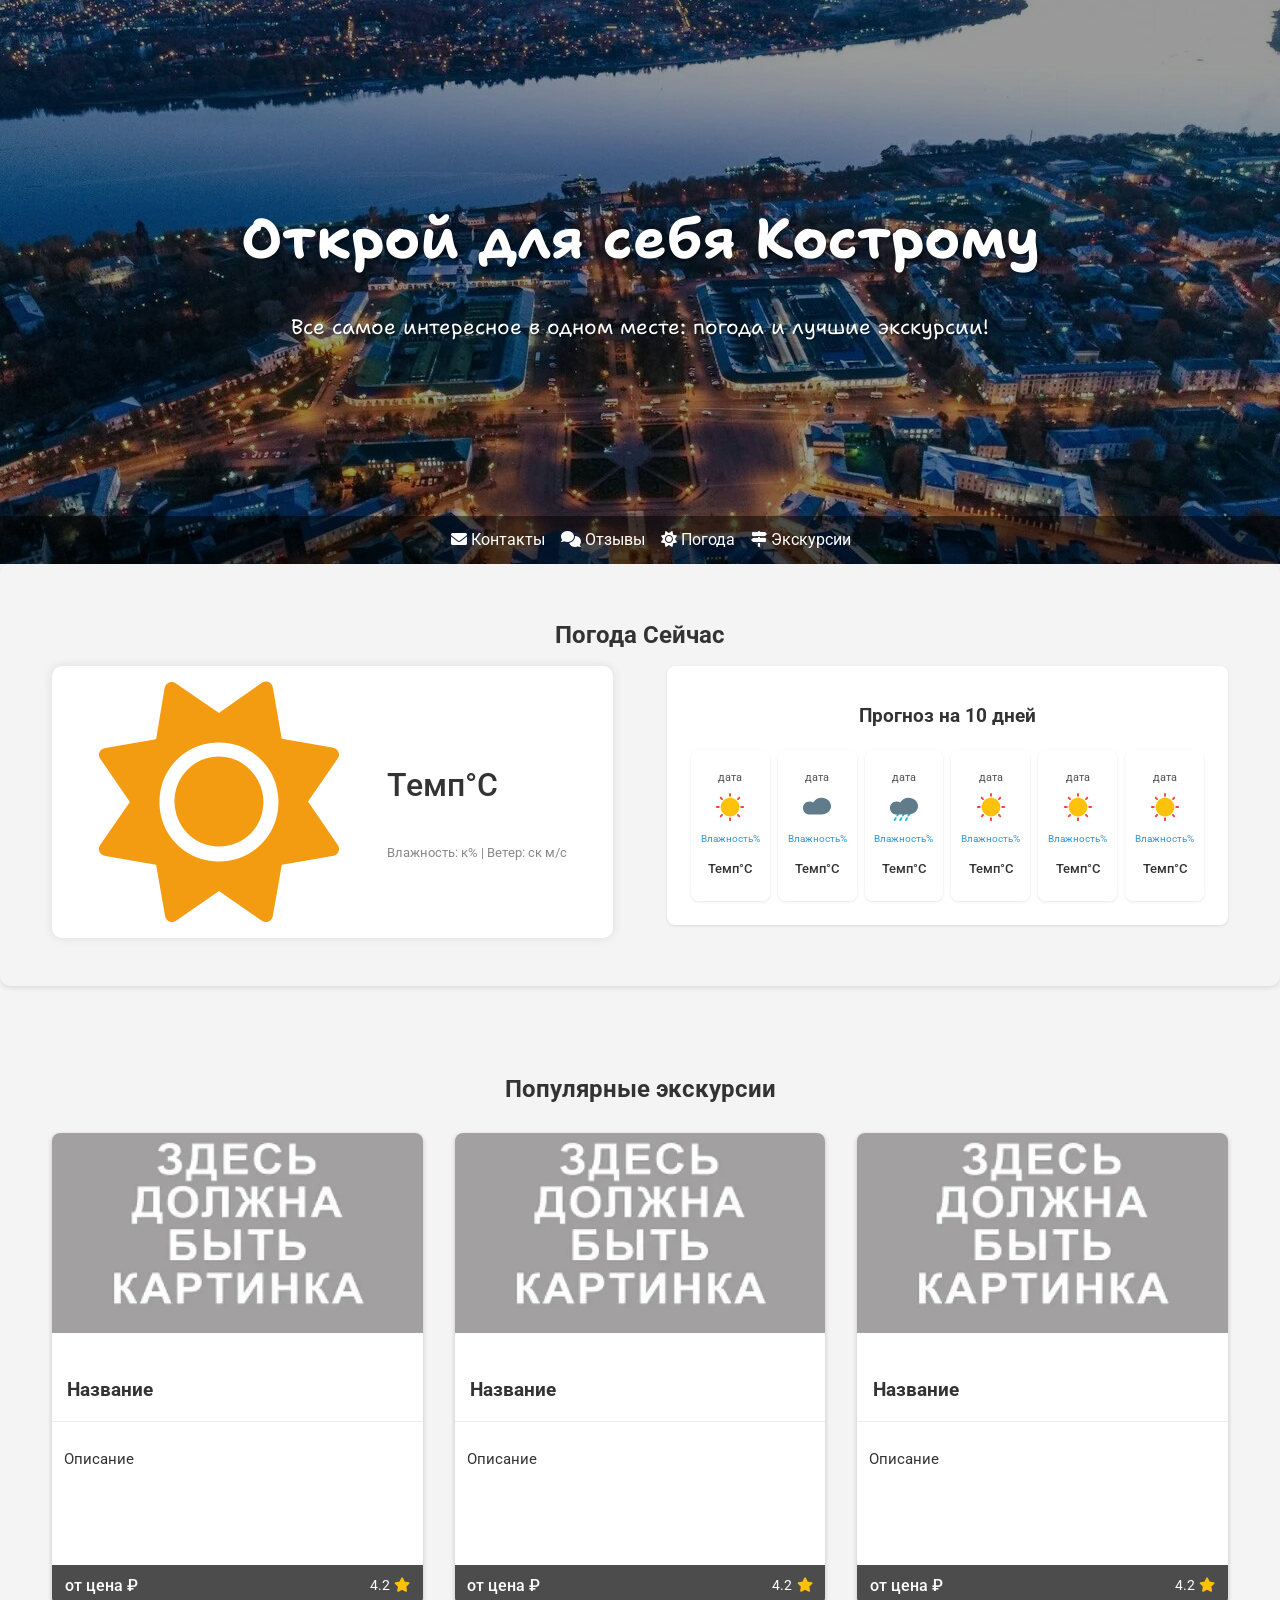
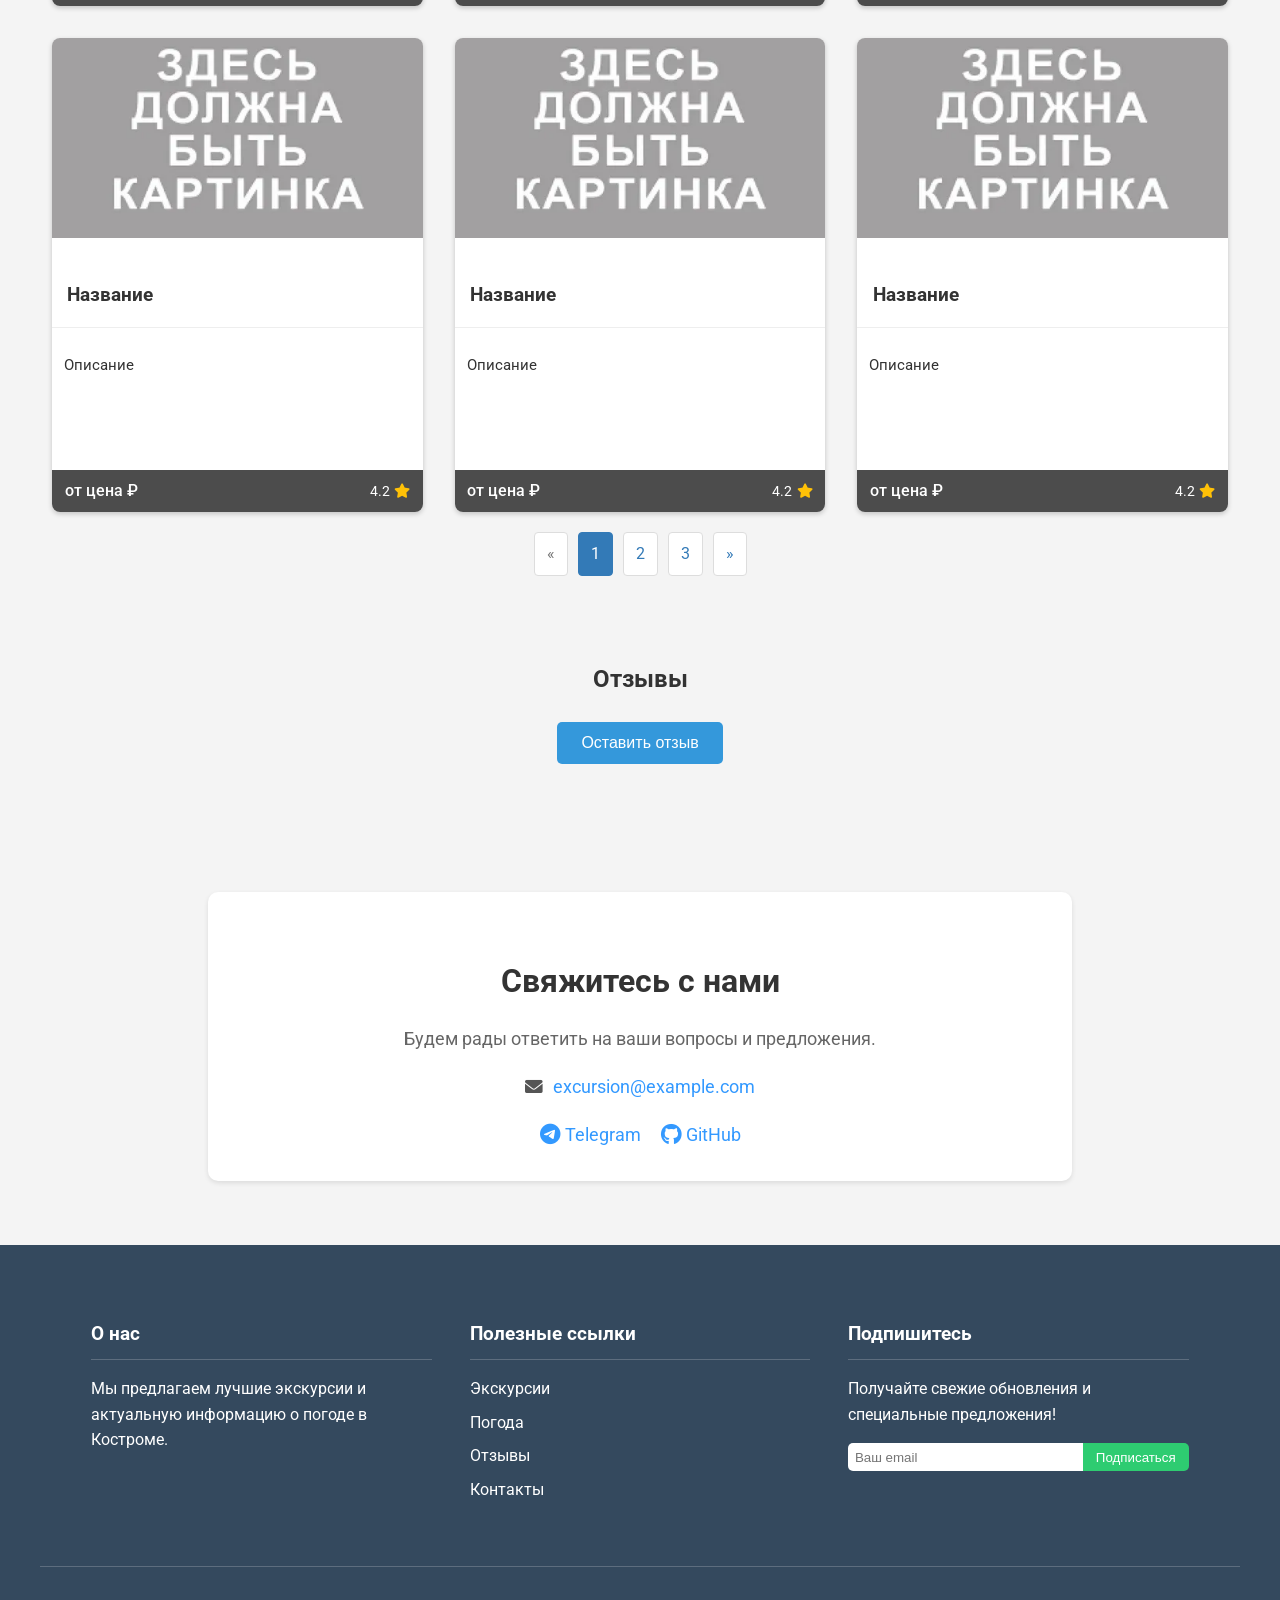
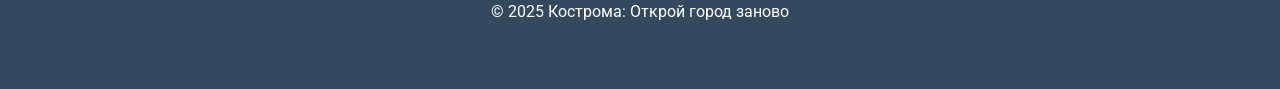
==== commit fd0adbd7: "Garbage disposal" ====
--- a/website/index.html
+++ b/website/index.html
@@ -13,7 +13,7 @@
 </head>
 <body class="page">
     <header class="header">
-        <div class="hero-image" style="background: url('media\imge\City.png') center/cover no-repeat;">
+        <div class="hero-image">
             <div class="hero-overlay"></div>
             <div class="hero-text">
                 <h1 class="hero-text__title">Открой для себя Кострому</h1>
@@ -36,8 +36,8 @@
                     <div class="weather__container">
                         <div class="weather__icon"><i class="fas fa-sun fa-5x"></i></div>
                         <div class="weather__info">
-                            <p class="weather__temperature">25°C</p>
-                            <p class="weather__details">Влажность: 60% | Ветер: 5 м/с</p>
+                            <p class="weather__temperature">Темп°C</p>
+                            <p class="weather__details">Влажность: к% | Ветер: ск м/с</p>
                         </div>
                     </div>
                 </div>
@@ -51,7 +51,7 @@
                             <p class="weather__forecast-temperature">Темп°C</p>
                         </div>
                         <div class="weather__forecast-item">
-                            <p class="weather__forecast-date">12 Июня</p>
+                            <p class="weather__forecast-date">дата</p>
                             <img src="media\imge\ico\weather-icons\ico-Cloud_cover.svg" alt="Облачно" class="weather__forecast-icon">
                             <p class="weather__forecast-probability">Влажность%</p>
                             <p class="weather__forecast-temperature">Темп°C</p>
@@ -196,7 +196,6 @@
             </div>
 
             <div id="reviews-container" class="reviews__container">
-                <!-- Здесь будут отображаться отзывы -->
             </div>
         </div>
     </section>
--- a/website/style.css
+++ b/website/style.css
@@ -37,6 +37,7 @@
 }
 
 .hero-image {
+    background: url('media/imge/City.png') center/cover no-repeat;
     height: 500px;
     display: flex;
     flex-direction: column;
@@ -51,7 +52,7 @@
     left: 0;
     width: 100%;
     height: 100%;
-    background-color: rgba(0, 0, 0, 0.4); /* Затемнение */
+    background-color: rgba(0, 0, 0, 0.4);
     z-index: 1;
 }
 
@@ -83,7 +84,7 @@
     position: absolute;
     bottom: 0;
     left: 0;
-    width: 100%; /* Исправлено */
+    width: 100%;
     z-index: 10;
     display: flex;
     justify-content: center;
@@ -108,7 +109,7 @@
     box-shadow: 0 2px 5px rgba(0, 0, 0, 0.1);
     margin-bottom: 2em;
     border-radius: 10px;
-    color: #333; /* Цвет текста для контраста с фоном */
+    color: #333;
 }
 
 .weather__title {
@@ -124,7 +125,7 @@
 }
 
 .weather__current {
-    width: 45%; /* Занимает всю ширину на мобильных */
+    width: 45%;
     text-align: center;
     margin-bottom: 1em;
     border-radius: 10px;
@@ -134,7 +135,7 @@
 }
 
 .weather__forecast {
-    width: 45%; /* Занимает всю ширину на мобильных */
+    width: 45%;
     text-align: center;
     padding: 1em;
     border-radius: 8px;
@@ -149,23 +150,23 @@
 }
 
 .weather__forecast-list {
-    display: grid; /* Меняем flex на grid */
-    grid-template-columns: repeat(auto-fit, minmax(70px, 1fr)); /* Автоматическое размещение в колонки */
-    gap: 0.5em; /* Отступы между элементами */
+    display: grid;
+    grid-template-columns: repeat(auto-fit, minmax(70px, 1fr));
+    gap: 0.5em;
     padding: 0.5em;
-    overflow: hidden; /* Скрываем все, что не помещается */
-    justify-content: center; /* Центрируем элементы */
+    overflow: hidden;
+    justify-content: center;
 }
 
 .weather__forecast-item {
-    flex: 0 0 auto; /* Не сжиматься и не расширяться, занимать заданную ширину */
-    width: auto; /* Автоматическая ширина */
+    flex: 0 0 auto;
+    width: auto;
     text-align: center;
     padding: 0.5em;
     border-radius: 8px;
     background-color: rgba(255, 255, 255, 0.8);
     box-shadow: 0 1px 3px rgba(0, 0, 0, 0.1);
-    margin: 0; /* Убираем отступы, т.к. используем gap */
+    margin: 0;
     white-space: nowrap;
     color: #333;
 }
@@ -238,7 +239,7 @@
 }
 
 .excursion-card {
-    position: relative; /* Добавлено */
+    position: relative;
     background-color: #fff;
     border-radius: 8px;
     overflow: hidden;
@@ -275,38 +276,38 @@
     font-size: 0.95em;
     line-height: 1.4;
     margin-bottom: 45px;
-    min-height: 100px; /* Add a minimum height to the description */
+    min-height: 100px;
 }
 
 .excursion-card__footer {
-    position: absolute; /*  Абсолютное позиционирование */
-    bottom: 0;           /* Прижимаем к низу */
-    left: 0;             /* Прижимаем к левому краю */
-    width: 100%;           /*  Занимаем всю ширину */
-    display: flex;       /*  Используем flexbox для расположения цены и рейтинга */
-    justify-content: space-between; /* Размещаем элементы по краям */
-    align-items: center;   /*  Выравниваем элементы по вертикали */
-    padding: 0.5em 0.8em;  /*  Отступы */
-    background: rgba(0, 0, 0, 0.7); /* Полупрозрачный фон */
-    color: white;          /* Белый текст */
-    box-sizing: border-box; /*  Чтобы padding не увеличивал общую ширину */
+    position: absolute;
+    bottom: 0;
+    left: 0;
+    width: 100%;
+    display: flex;
+    justify-content: space-between;
+    align-items: center;
+    padding: 0.5em 0.8em;
+    background: rgba(0, 0, 0, 0.7);
+    color: white;
+    box-sizing: border-box;
 }
 
 .excursion-card__price {
     font-weight: 500;
     font-size: 1em;
-    margin: 0;          /* Убираем стандартные отступы */
+    margin: 0;
 }
 
 .excursion-card__rating {
-    display: flex;       /*  Отображаем рейтинг в строку (число и звезда) */
-    align-items: center;   /*  Выравниваем число и звезду по вертикали */
-    font-size: 0.9em;      /*  Уменьшаем размер рейтинга */
+    display: flex;
+    align-items: center;
+    font-size: 0.9em;
 }
 
 .excursion-card__rating i {
-    margin-left: 0.3em;  /*  Расстояние между числом и звездой */
-    color: #ffc107;      /*  Желтый цвет звезды (как вариант) */
+    margin-left: 0.3em;
+    color: #ffc107;
 }
 /* Pagination Styles */
 .pagination {
@@ -345,28 +346,28 @@
 .footer {
     background-color: #34495e;
     color: rgb(255, 255, 255);
-    padding: 3em 0; /* Увеличим отступы сверху и снизу */
+    padding: 3em 0;
 }
 
 .footer__container {
     display: flex;
-    justify-content: space-around; /* Размещаем секции равномерно */
-    flex-wrap: wrap; /* Переносим секции на новую строку, если не помещаются */
-    max-width: 1200px; /* Задаем максимальную ширину контейнера */
-    margin: 0 auto; /* Центрируем контейнер */
-    padding: 0 2em; /* Добавляем отступы по бокам */
+    justify-content: space-around;
+    flex-wrap: wrap;
+    max-width: 1200px;
+    margin: 0 auto;
+    padding: 0 2em;
 }
 
 .footer__section {
-    width: 30%; /* Каждая секция занимает 30% ширины */
-    min-width: 250px; /* Минимальная ширина для секции */
-    margin-bottom: 2em; /* Отступ снизу */
+    width: 30%;
+    min-width: 250px;
+    margin-bottom: 2em;
 }
 
 .footer__title {
     font-size: 1.2em;
     margin-bottom: 0.8em;
-    border-bottom: 1px solid rgba(255, 255, 255, 0.2); /* Добавляем разделительную линию */
+    border-bottom: 1px solid rgba(255, 255, 255, 0.2);
     padding-bottom: 0.5em;
 }
 
@@ -423,7 +424,7 @@
 
 /* Content Section */
 .content {
-    background-color: #F4F4F4; /* Светлый фон для контраста */
+    background-color: #F4F4F4;
     padding: 2em 0;
 }
 
@@ -507,7 +508,7 @@
 /* Media Queries (Адаптивность) */
 @media (max-width: 768px) {
     .contact-info {
-        width: 95%; /* Увеличиваем ширину на маленьких экранах */
+        width: 95%;
         padding: 1.5em;
     }
 
@@ -516,7 +517,7 @@
     }
 
     .contact-info__social {
-        gap: 1em; /* Уменьшаем отступы между иконками */
+        gap: 1em;
     }
 
     .contact-info__social-link {
